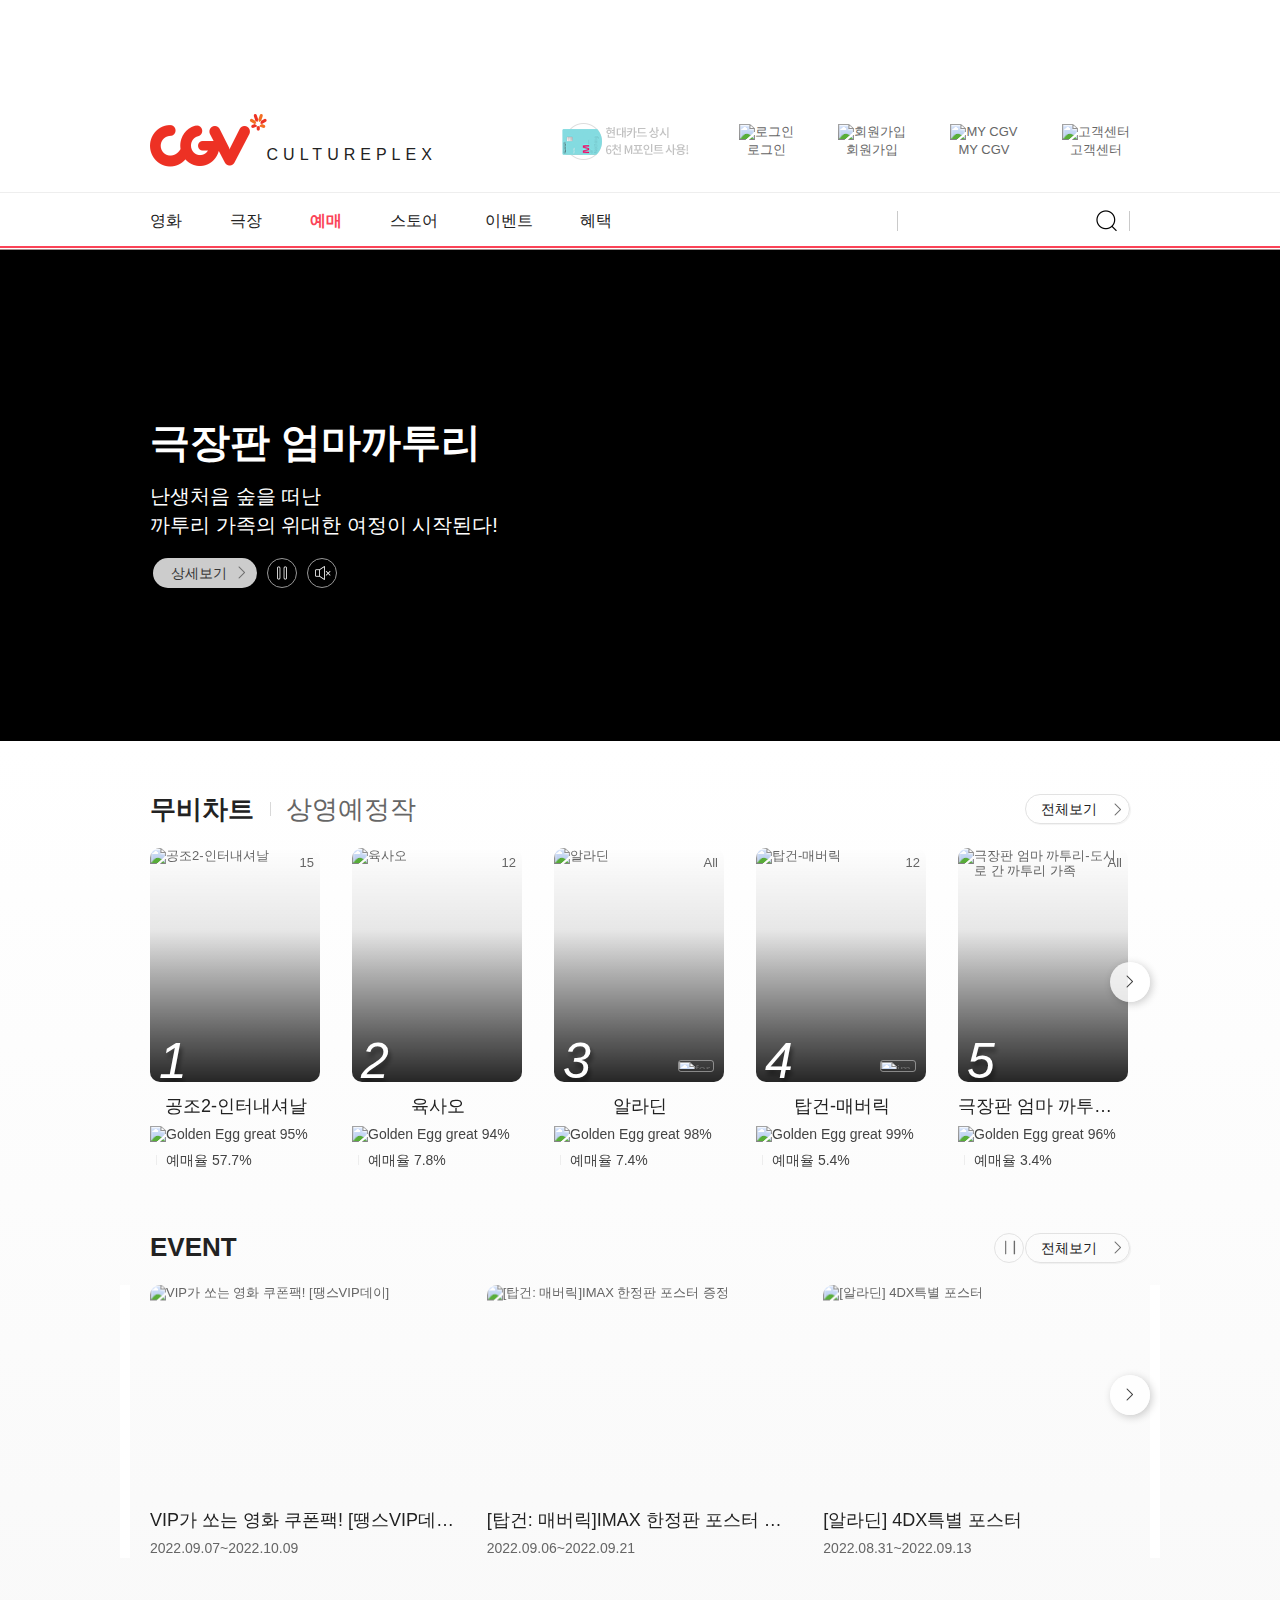
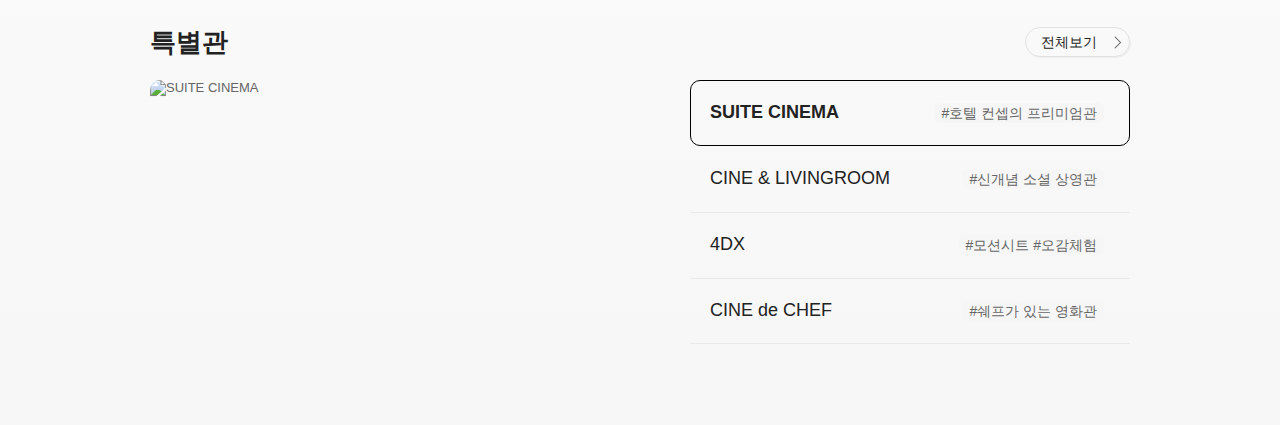
==== index.html @ 47ddd920 "1차 commit" ====
<!DOCTYPE html>
<html lang="ko">

<head>
  <meta charset="UTF-8">
  <meta http-equiv="X-UA-Compatible" content="IE=edge">
  <meta name="viewport" content="width=device-width, initial-scale=1.0">
  <title>CGV</title>
  <link rel="stylesheet" href="./css/reset2.css">
  <link rel="stylesheet" href="./css/test2.css">

  <!-- swiper -->
  <link rel="stylesheet" href="https://cdn.jsdelivr.net/npm/swiper@8/swiper-bundle.min.css" />
  <script src="https://cdn.jsdelivr.net/npm/swiper@8/swiper-bundle.min.js"></script>
</head>

<body>

  <div class="skipnaiv">
    <a href="#contents" id="skipHeader"></a>
  </div>
  <div id="cgvwrap">
    <div class="cgv-ad-wrap" id="cgv_main_ad">
      <div id="TopBarWrapper" class="sect-head-ad">
        <div class="top_extend_ad_wrap">
          <div class="adreduce" id="adReduce">
            <iframe src="//ad.cgv.co.kr/NetInsight/html/CGV/CGV_201401/main@TopBar_EX" width="100%" height="80" title=""
              frameborder="0" scrolling="no" topmargin="0" leftmargin="0" marginwidth="0" marginheight="0"
              name="TopBanner" id="TopBanner"></iframe>
          </div>
          <div class="adextend" id="adExtend"></div>
        </div><!-- //.top_extend_ad_wrap -->
      </div>
    </div>

    <!-- S Header
        Description
        - class 'nav' 에 class 'active' 추가시 서브메뉴노출
        - class 'nav' 에 class 'fixed' 추가시 상단고정되며 스타일 변경됨
     -->
    <div class="header">
      <!-- 서비스 메뉴 -->

      <div class="header_content">
        <div class="contents">
          <h1 onclick="">
            <a href="javascript:void(0)">
              <img src="./image/logoRed.png" alt="CGV" />
            </a>
            <span>CULTUREPLEX</span>
          </h1>

          <ul class="memberInfo_wrap">
            <!-- Advertisement -->

            <div class="ad-partner">
              <a href="javascript:void(0)">
                <img src="./image/cardimg.png" alt="현대M포인트" />
              </a>
            </div>

            <!-- /Advertisement -->


            <li><a href=" javascript:void(0)"><img src="https://img.cgv.co.kr/R2014/images/common/ico/loginPassword.png"
                  alt="로그인" /><span>로그인</span></a>
            </li>
            <li><a href=" javascript:void(0)"><img src="https://img.cgv.co.kr/R2014/images/common/ico/loginJoin.png"
                  alt="회원가입" /><span>회원가입</span></a></li>


            <li><a href=" javascript:void(0)"><img src="https://img.cgv.co.kr/R2014/images/common/ico/loginMember.png"
                  alt="MY CGV" /><span>MY CGV</span></a></li>
            <li><a href=" javascript:void(0)"><img src="https://img.cgv.co.kr/R2014/images/common/ico/loginCustomer.png"
                  alt="고객센터" /><span>고객센터</span></a></li>
          </ul>
        </div>
      </div>
      <!-- 서비스 메뉴 -->

      <!-- 서브 메뉴 -->

      <div class="nav">
        <div class="contents">
          <h1><a href="/" tabindex="-1"><img src="https://img.cgv.co.kr/R2014/images/common/logo/logoWhite.png"
                alt="CGV" /></a></h1>
          <ul class="nav_menu">
            <li>
              <h2><a href="javascript:void(0)">영화</a></h2>
              <dl class="nav_overMenu">
                <dt>
                  <h2><a href="javascript:void(0)" tabindex="-1">영화</a></h2>
                </dt>
                <dd>
                  <h3><a href="javascript:void(0)">무비차트</a></h3>
                </dd>
                <dd>
                  <h3><a href="javascript:void(0)">아트하우스</a></h3>
                </dd>
                <dd>
                  <h3><a href="javascript:void(0)">ICECON</a></h3>
                </dd>
              </dl>
            </li>
            <li>
              <h2><a href="javascript:void(0)">극장</a></h2>
              <dl class="nav_overMenu">
                <dt>
                  <h2><a href="javascript:void(0)" tabindex="-1">극장</a></h2>
                </dt>
                <dd>
                  <h3><a href="javascript:void(0)">CGV 극장</a></h3>
                </dd>
                <dd>
                  <h3><a href="javascript:void(0)">특별관</a></h3>
                </dd>
              </dl>
            </li>
            <li>
              <h2><a href="javascript:void(0)"><strong>예매</strong></a></h2>
              <dl class="nav_overMenu">
                <dt>
                  <h2><a href="javascript:void(0)" tabindex="-1">예매</a></h2>
                </dt>
                <dd>
                  <h3><a href="javascript:void(0)">빠른예매</a></h3>
                </dd>
                <dd>
                  <h3><a href="javascript:void(0)">상영스케줄</a></h3>
                </dd>
                <dd>
                  <h3><a href="javascript:void(0)">English Ticketing</a></h3>
                </dd>
                <dd>
                  <h3><a href="javascript:void(0)">English Schedule</a></h3>
                </dd>
              </dl>
            </li>
            <li>
              <h2><a href="javascript:void(0)">스토어</a></h2>
              <dl class="nav_overMenu">
                <dt>
                  <h2><a href="javascript:void(0)" tabindex="-1">스토어</a></h2>
                </dt>

                <dd>
                  <h3><a href="javascript:void(0)">영화관람권</a></h3>
                </dd>

                <dd>
                  <h3><a href="javascript:void(0)">기프트카드</a></h3>
                </dd>

                <dd>
                  <h3><a href="javascript:void(0)">콤보</a></h3>
                </dd>

                <dd>
                  <h3><a href="javascript:void(0)">팝콘</a></h3>
                </dd>

                <dd>
                  <h3><a href="javascript:void(0)">음료</a></h3>
                </dd>

                <dd>
                  <h3><a href="javascript:void(0)">스낵</a></h3>
                </dd>

                <dd>
                  <h3><a href="javascript:void(0)">플레이존</a></h3>
                </dd>

                <dd>
                  <h3><a href="javascript:void(0)" class="arrowR" target="_blank">씨네샵</a></h3>
                </dd>
              </dl>
            </li>
            <li>
              <h2><a href="javascript:void(0)">이벤트</a>
              </h2>
              <dl class="nav_overMenu">
                <dt>
                  <h2><a href="javascript:void(0)" tabindex="-1">이벤트</a></h2>
                </dt>
                <dd>
                  <h3><a href="javascript:void(0)">SPECIAL</a></h3>
                </dd>
                <dd>
                  <h3><a href="javascript:void(0)">영화/예매</a></h3>
                </dd>
                <dd>
                  <h3><a href="javascript:void(0)">멤버십/CLUB</a></h3>
                </dd>
                <dd>
                  <h3><a href="javascript:void(0)">CGV 극장별</a></h3>
                </dd>
                <dd>
                  <h3><a href="javascript:void(0)">제휴할인</a></h3>
                </dd>
                <dd>
                  <h3><a href="javascript:void(0)">당첨자 발표</a></h3>
                </dd>
                <dd>
                  <h3><a href="javascript:void(0)">종료된 이벤트</a></h3>
                </dd>
              </dl>
            </li>
            <li>
              <h2><a href="javascript:void(0)">혜택</a></h2>
              <dl class="nav_overMenu">
                <dt>
                  <h2><a href="javascript:void(0)" tabindex="-1">혜택</a></h2>
                </dt>
                <dd>
                  <h3><a href="javascript:void(0)">CGV 할인정보</a></h3>
                </dd>
                <dd>
                  <h3><a href="javascript:void(0)">CLUB 서비스</a></h3>
                </dd>
                <dd>
                  <h3><a href="javascript:void(0)">VIP 라운지</a></h3>
                </dd>
              </dl>
            </li>
          </ul>
          <div class="totalSearch_wrap">
            <label for="totalSearch">
              <input type="text" id="header_keyword" value="" />
              <input type="hidden" id="header_ad_keyword" name="header_ad_keyword" />
            </label>
            <button type="button" class="btn_totalSearch" id="btn_header_search">검색</button>
            <iframe src="//ad.cgv.co.kr/NetInsight/html/CGV/CGV_201401/main@Search_txt" width="0" height="0" title=""
              frameborder="0" scrolling="no" marginwidth="0" marginheight="0" allowfullscreen="allowfullscreen"
              mozallowfullscreen="mozallowfullscreen" msallowfullscreen="msallowfullscreen"
              oallowfullscreen="oallowfullscreen" webkitallowfullscreen="webkitallowfullscreen"></iframe>
          </div>
        </div>
      </div>
      <!-- 서브 메뉴 -->
    </div>
    <!-- header -->

    <div id="contaniner" class="">
      <!-- 벽돌 배경이미지 사용 시 class="bg-bricks" 적용 / 배경이미지가 없을 경우 class 삭제  -->
      <input type="hidden" id="isOpenUserEmailYNPopup" name="isOpenUserEmailYNPopup" value="False" />

      <!-- S > Movie Selection
          Description:
          - iframe 영역으로 추후 협의 후 작업 진행 예정
       -->
      <div id="ctl00_PlaceHolderContent_divMovieSelection_wrap" class="movieSelection_wrap">
        <div class="contents">

          <div class="video_wrap">

            <video autoplay muted>
              <source src='https://adimg.cgv.co.kr/images/202208/KATURI/0908_KATURI_1080x608.mp4' type='video/mp4'>
              이 브라우저는 Video 태그를 지원하지 않습니다. (Your browser does not support the video tag.)
            </video>

            <strong id="ctl00_PlaceHolderContent_AD_MOVIE_NM" class="movieSelection_title">극장판 엄마까투리</strong>
            <span id="ctl00_PlaceHolderContent_AD_DESCRIPTION_NM" class="movieSelection_txt">난생처음 숲을 떠난<br>까투리 가족의 위대한
              여정이 시작된다!</span>
            <div class="movieSelection_video_controller_wrap">
              <a href="http://ad.cgv.co.kr/click/CGV/CGV_201401/main@MovieSelection2021?ads_id%3d47636%26creative_id%3d67573%26click_id%3d88002%26content_series%3d%26event%3d"
                id="ctl00_PlaceHolderContent_AD_CLIP_DETAIL_URL" class="btn_movieSelection_detailView">상세보기</a>

              <a href="#none" id="ctl00_PlaceHolderContent_playStop" class="btn_movieSelection_playStop active">Stop</a>
              <a href="#none" id="ctl00_PlaceHolderContent_soundOnOff" class="btn_movieSelection_soundOnOff">Sound
                On</a>

              <input name="ctl00$PlaceHolderContent$AD_CNT_URL" type="hidden" id="ctl00_PlaceHolderContent_AD_CNT_URL"
                value="http://ad.cgv.co.kr/NetInsight/imp/CGV/CGV_201401/main@MovieSelection2021?ads_id%3d47636%26creative_id%3d67573" />
            </div>
          </div>
        </div>
      </div>

      <div class="movieChartBeScreen_wrap">
        <div class="contents">
          <div class="movieChartBeScreen_btn_wrap">
            <div class="tabBtn_wrap">
              <h3><a href="javascript:void(0)" class="active" id="btnMovie">무비차트</a></h3>
              <h3><a href="javascript:void(0)" id="btnReserMovie">상영예정작</a></h3>
            </div>
            <a href="javascript:void(0)" id="btn_allView_Movie" class="btn_allView">전체보기</a>
          </div>

          <div class="swiper movieChart_list" id="movieChart_list">
            <div class="swiper-wrapper">

              <div class="swiper-slide swiper-slide-movie">
                <div class="img_wrap" data-scale="false">
                  <img src="https://img.cgv.co.kr/Movie/Thumbnail/Poster/000086/86155/86155_320.jpg" alt="공조2-인터내셔날">
                  <div class="movieAgeLimit_wrap">
                    <!-- 영상물 등급 노출 변경 2022.08.24 -->
                    <i class="cgvIcon etc age15">15</i>
                    <!-- <img src="https://img.cgv.co.kr/R2014/images/common/flag/age/15.png" alt="15세"> -->

                  </div>
                  <div class="screenType_wrap">

                  </div>
                  <div class="movieChart_btn_wrap">
                    <a href="javascript:void(0)"
                      class="btn_movieChart_detail">상세보기</a>
                    <a href="javascript:void(0)"class='btn_movieChart_ticketing'>예매하기</a>
                  </div>
                </div>
                <div class="movie_info_wrap">
                  <strong class="movieName">공조2-인터내셔날</strong>
                  <span> <img src='https://img.cgv.co.kr/R2014/images/common/egg/eggGoldenegggreat.png'
                      alt='Golden Egg great'> 95%</span>
                  <span>예매율 57.7%</span>
                </div>
              </div>

              <div class="swiper-slide swiper-slide-movie">
                <div class="img_wrap" data-scale="false">
                  <img src="https://img.cgv.co.kr/Movie/Thumbnail/Poster/000086/86059/86059_320.jpg" alt="육사오">
                  <div class="movieAgeLimit_wrap">
                    <!-- 영상물 등급 노출 변경 2022.08.24 -->
                    <i class="cgvIcon etc age12">12</i>
                    <!-- <img src="https://img.cgv.co.kr/R2014/images/common/flag/age/12.png" alt="12세"> -->


                  </div>
                  <div class="screenType_wrap">

                  </div>
                  <div class="movieChart_btn_wrap">
                    <a href="javascript:void(0)" class="btn_movieChart_detail">상세보기</a>
                    <a href="javascript:void(0)" class='btn_movieChart_ticketing'>예매하기</a>
                  </div>
                </div>
                <div class="movie_info_wrap">
                  <strong class="movieName">육사오</strong>
                  <span> <img src='https://img.cgv.co.kr/R2014/images/common/egg/eggGoldenegggreat.png'
                      alt='Golden Egg great'> 94%</span>
                  <span>예매율 7.8%</span>
                </div>
              </div>

              <div class="swiper-slide swiper-slide-movie">
                <div class="img_wrap" data-scale="false">
                  <img src="https://img.cgv.co.kr/Movie/Thumbnail/Poster/000081/81478/81478_320.jpg" alt="알라딘">
                  <div class="movieAgeLimit_wrap">
                    <!-- 영상물 등급 노출 변경 2022.08.24 -->
                    <i class="cgvIcon etc ageAll">All</i>
                    <!-- <img src="https://img.cgv.co.kr/R2014/images/common/flag/age/All.png" alt="All세"> -->


                  </div>
                  <div class="screenType_wrap">
                    <i class="screenType"><img src="https://img.cgv.co.kr/R2014/images/common/logo/forDX_white.png"
                        alt="forDX"></i>
                  </div>
                  <div class="movieChart_btn_wrap">
                    <a href="javascript:void(0)" onclick="gaEventLog('PC_메인', '무비차트_영화상세', '알라딘');"
                      class="btn_movieChart_detail">상세보기</a>

                    <a href="javascript:void(0)" class='btn_movieChart_ticketing'>예매하기</a>


                  </div>
                </div>
                <div class="movie_info_wrap">
                  <strong class="movieName">알라딘</strong>
                  <span> <img src='https://img.cgv.co.kr/R2014/images/common/egg/eggGoldenegggreat.png'
                      alt='Golden Egg great'> 98%</span>
                  <span>예매율 7.4%</span>
                </div>
              </div>

              <div class="swiper-slide swiper-slide-movie">
                <div class="img_wrap" data-scale="false">
                  <img src="https://img.cgv.co.kr/Movie/Thumbnail/Poster/000082/82120/82120_320.jpg" alt="탑건-매버릭"
                    onerror="errorImage(this)">
                  <div class="movieAgeLimit_wrap">
                    <!-- 영상물 등급 노출 변경 2022.08.24 -->
                    <i class="cgvIcon etc age12">12</i>
                    <!-- <img src="https://img.cgv.co.kr/R2014/images/common/flag/age/12.png" alt="12세"> -->


                  </div>
                  <div class="screenType_wrap">

                    <i class="screenType"><img src="https://img.cgv.co.kr/R2014/images/common/logo/imax_white.png"
                        alt="imax"></i>

                  </div>
                  <div class="movieChart_btn_wrap">
                    <a href="javascript:void(0)" class="btn_movieChart_detail">상세보기</a>

                    <a href="javascript:void(0)" class='btn_movieChart_ticketing'>예매하기</a>


                  </div>
                </div>
                <div class="movie_info_wrap">
                  <strong class="movieName">탑건-매버릭</strong>
                  <span> <img src='https://img.cgv.co.kr/R2014/images/common/egg/eggGoldenegggreat.png'
                      alt='Golden Egg great'> 99%</span>
                  <span>예매율 5.4%</span>
                </div>
              </div>

              <div class="swiper-slide swiper-slide-movie">
                <div class="img_wrap" data-scale="false">
                  <img src="https://img.cgv.co.kr/Movie/Thumbnail/Poster/000086/86149/86149_320.jpg"
                    alt="극장판 엄마 까투리-도시로 간 까투리 가족" >
                  <div class="movieAgeLimit_wrap">
                    <!-- 영상물 등급 노출 변경 2022.08.24 -->
                    <i class="cgvIcon etc ageAll">All</i>
                    <!-- <img src="https://img.cgv.co.kr/R2014/images/common/flag/age/All.png" alt="All세"> -->


                  </div>
                  <div class="screenType_wrap">

                  </div>
                  <div class="movieChart_btn_wrap">
                    <a href="javascript:void(0)" class="btn_movieChart_detail">상세보기</a>

                    <a href="javascript:void(0)" class='btn_movieChart_ticketing'>예매하기</a>


                  </div>
                </div>
                <div class="movie_info_wrap">
                  <strong class="movieName">극장판 엄마 까투리-도시로 간 까투리 가족</strong>
                  <span> <img src='https://img.cgv.co.kr/R2014/images/common/egg/eggGoldenegggreat.png'
                      alt='Golden Egg great'> 96%</span>
                  <span>예매율 3.4%</span>
                </div>
              </div>

              <div class="swiper-slide swiper-slide-movie">
                <div class="img_wrap" data-scale="false">
                  <img src="https://img.cgv.co.kr/Movie/Thumbnail/Poster/000086/86189/86189_320.jpg" alt="인생은 뷰티풀: 비타돌체">
                  <div class="movieAgeLimit_wrap">
                    <!-- 영상물 등급 노출 변경 2022.08.24 -->
                    <i class="cgvIcon etc ageAll">All</i>
                    <!-- <img src="https://img.cgv.co.kr/R2014/images/common/flag/age/All.png" alt="All세"> -->


                  </div>
                  <div class="screenType_wrap">

                    <i class="screenType"><img src="https://img.cgv.co.kr/R2014/images/common/logo/screenx_white.png"
                        alt="screenx"></i>

                  </div>
                  <div class="movieChart_btn_wrap">
                    <a href="javascript:void(0)" class="btn_movieChart_detail">상세보기</a>
                    <a href="javascript:void(0)" class='btn_movieChart_ticketing'>예매하기</a>
                  </div>
                </div>
                <div class="movie_info_wrap">
                  <strong class="movieName">인생은 뷰티풀: 비타돌체</strong>
                  <span> <img src='https://img.cgv.co.kr/R2014/images/common/egg/eggGoldenegggreat.png'
                      alt='Golden Egg great'> 98%</span>
                  <span>예매율 2.7%</span>
                </div>
              </div>

              <div class="swiper-slide swiper-slide-movie">
                <div class="img_wrap" data-scale="false">
                  <img src="https://img.cgv.co.kr/Movie/Thumbnail/Poster/000086/86081/86081_320.jpg" alt="시맨틱 에러-더 무비"
                    onerror="errorImage(this)">
                  <div class="movieAgeLimit_wrap">
                    <!-- 영상물 등급 노출 변경 2022.08.24 -->
                    <i class="cgvIcon etc age12">12</i>
                    <!-- <img src="https://img.cgv.co.kr/R2014/images/common/flag/age/12.png" alt="12세"> -->


                  </div>
                  <div class="screenType_wrap">

                  </div>
                  <div class="movieChart_btn_wrap">
                    <a href="javascript:void(0)" class="btn_movieChart_detail">상세보기</a>

                    <a href="javascript:void(0)" class='btn_movieChart_ticketing'>예매하기</a>


                  </div>
                </div>
                <div class="movie_info_wrap">
                  <strong class="movieName">시맨틱 에러-더 무비</strong>
                  <span> <img src='https://img.cgv.co.kr/R2014/images/common/egg/eggGoldenegggreat.png'
                      alt='Golden Egg great'> 96%</span>
                  <span>예매율 2.5%</span>
                </div>
              </div>

              <div class="swiper-slide swiper-slide-movie">
                <div class="img_wrap" data-scale="false">
                  <img src="https://img.cgv.co.kr/Movie/Thumbnail/Poster/000086/86151/86151_320.jpg" alt="블랙폰">
                  <div class="movieAgeLimit_wrap">
                    <!-- 영상물 등급 노출 변경 2022.08.24 -->
                    <i class="cgvIcon etc age15">15</i>
                    <!-- <img src="https://img.cgv.co.kr/R2014/images/common/flag/age/15.png" alt="15세"> -->


                  </div>
                  <div class="screenType_wrap">

                  </div>
                  <div class="movieChart_btn_wrap">
                    <a href="javascript:void(0)" class="btn_movieChart_detail">상세보기</a>

                    <a href="javascript:void(0)" class='btn_movieChart_ticketing'>예매하기</a>


                  </div>
                </div>
                <div class="movie_info_wrap">
                  <strong class="movieName">블랙폰</strong>
                  <span> <img src='https://img.cgv.co.kr/R2014/images/common/egg/eggGoldenegggreat.png'
                      alt='Golden Egg great'> 87%</span>
                  <span>예매율 1.8%</span>
                </div>
              </div>

              <div class="swiper-slide swiper-slide-movie">
                <div class="img_wrap" data-scale="false">
                  <img src="https://img.cgv.co.kr/Movie/Thumbnail/Poster/000086/86058/86058_320.jpg" alt="헌트">
                  <div class="movieAgeLimit_wrap">
                    <!-- 영상물 등급 노출 변경 2022.08.24 -->
                    <i class="cgvIcon etc age15">15</i>
                    <!-- <img src="https://img.cgv.co.kr/R2014/images/common/flag/age/15.png" alt="15세"> -->


                  </div>
                  <div class="screenType_wrap">

                  </div>
                  <div class="movieChart_btn_wrap">
                    <a href="javascript:void(0)" class="btn_movieChart_detail">상세보기</a>
                    <a href="javascript:void(0)" class='btn_movieChart_ticketing'>예매하기</a>

                  </div>
                </div>
                <div class="movie_info_wrap">
                  <strong class="movieName">헌트</strong>
                  <span> <img src='https://img.cgv.co.kr/R2014/images/common/egg/eggGoldenegggreat.png'
                      alt='Golden Egg great'> 95%</span>
                  <span>예매율 1.6%</span>
                </div>
              </div>

              <div class="swiper-slide swiper-slide-movie">
                <div class="img_wrap" data-scale="false">
                  <img src="https://img.cgv.co.kr/Movie/Thumbnail/Poster/000086/86222/86222_320.jpg" alt="비스트">
                  <div class="movieAgeLimit_wrap">
                    <!-- 영상물 등급 노출 변경 2022.08.24 -->
                    <i class="cgvIcon etc age12">12</i>
                    <!-- <img src="https://img.cgv.co.kr/R2014/images/common/flag/age/12.png" alt="12세"> -->
                    <div class='dDay_wrap'><span>2</span></div>

                  </div>
                  <div class="screenType_wrap">

                  </div>
                  <div class="movieChart_btn_wrap">
                    <a href="javascript:void(0)" class="btn_movieChart_detail">상세보기</a>

                    <a href="javascript:void(0)" class='btn_movieChart_ticketing'>예매하기</a>


                  </div>
                </div>
                <div class="movie_info_wrap">
                  <strong class="movieName">비스트</strong>
                  <span> <img src='https://img.cgv.co.kr/R2014/images/common/egg/eggGoldeneggPreegg.png'
                      alt='Golden Egg Preegg'> 99%</span>
                  <span>예매율 1.4%</span>
                </div>
              </div>

              <div class="swiper-slide swiper-slide-movie">
                <div class="img_wrap" data-scale="false">
                  <img src="https://img.cgv.co.kr/Movie/Thumbnail/Poster/000086/86256/86256_320.jpg"
                    alt="드래곤볼 슈퍼: 슈퍼 히어로">
                  <div class="movieAgeLimit_wrap">
                    <!-- 영상물 등급 노출 변경 2022.08.24 -->
                    <i class="cgvIcon etc age12">12</i>
                    <!-- <img src="https://img.cgv.co.kr/R2014/images/common/flag/age/12.png" alt="12세"> -->
                    <div class='dDay_wrap'><span>2</span></div>

                  </div>
                  <div class="screenType_wrap">
                    <i class="screenType"><img src="https://img.cgv.co.kr/R2014/images/common/logo/forDX_white.png"
                        alt="forDX"></i>
                  </div>
                  <div class="movieChart_btn_wrap">
                    <a href="javascript:void(0)" class="btn_movieChart_detail">상세보기</a>

                    <a href="javascript:void(0)" class='btn_movieChart_ticketing'>예매하기</a>


                  </div>
                </div>
                <div class="movie_info_wrap">
                  <strong class="movieName">드래곤볼 슈퍼: 슈퍼 히어로</strong>
                  <span> <img src='https://img.cgv.co.kr/R2014/images/common/egg/eggGoldeneggPreegg.png'
                      alt='Golden Egg Preegg'> 99%</span>
                  <span>예매율 1.2%</span>
                </div>
              </div>

              <div class="swiper-slide swiper-slide-movie">
                <div class="img_wrap" data-scale="false">
                  <img src="https://img.cgv.co.kr/Movie/Thumbnail/Poster/000086/86053/86053_320.jpg"
                    alt="어쩌다 공주, 닭냥이 왕자를 부탁해!">
                  <div class="movieAgeLimit_wrap">
                    <!-- 영상물 등급 노출 변경 2022.08.24 -->
                    <i class="cgvIcon etc ageAll">All</i>
                    <!-- <img src="https://img.cgv.co.kr/R2014/images/common/flag/age/All.png" alt="All세"> -->


                  </div>
                  <div class="screenType_wrap">

                  </div>
                  <div class="movieChart_btn_wrap">
                    <a href="javascript:void(0)" class="btn_movieChart_detail">상세보기</a>
                    <a href="javascript:void(0)" class='btn_movieChart_ticketing'>예매하기</a>
                  </div>
                </div>
                <div class="movie_info_wrap">
                  <strong class="movieName">어쩌다 공주, 닭냥이 왕자를 부탁해!</strong>
                  <span> <img src='https://img.cgv.co.kr/R2014/images/common/egg/eggGoldenegggreat.png'
                      alt='Golden Egg great'> 96%</span>
                  <span>예매율 0.8%</span>
                </div>
              </div>

              <div class="swiper-slide swiper-slide-movie">
                <div class="img_wrap" data-scale="false">
                  <img src="https://img.cgv.co.kr/Movie/Thumbnail/Poster/000083/83821/83821_320.jpg" alt="인생은 아름다워">
                  <div class="movieAgeLimit_wrap">
                    <!-- 영상물 등급 노출 변경 2022.08.24 -->
                    <i class="cgvIcon etc age12">12</i>
                    <!-- <img src="https://img.cgv.co.kr/R2014/images/common/flag/age/12.png" alt="12세"> -->
                    <div class='dDay_wrap'><span>16</span></div>

                  </div>
                  <div class="screenType_wrap">

                  </div>
                  <div class="movieChart_btn_wrap">
                    <a href="javascript:void(0)" class="btn_movieChart_detail">상세보기</a>
                    <a href="javascript:void(0)" class='btn_movieChart_ticketing'>예매하기</a>
                  </div>
                </div>
                <div class="movie_info_wrap">
                  <strong class="movieName">인생은 아름다워</strong>
                  <span> <img src='https://img.cgv.co.kr/R2014/images/common/egg/eggGoldeneggPreegg.png'
                      alt='Golden Egg Preegg'> 99%</span>
                  <span>예매율 0.8%</span>
                </div>
              </div>

              <div class="swiper-slide swiper-slide-movie">
                <div class="img_wrap" data-scale="false">
                  <img src="https://img.cgv.co.kr/Movie/Thumbnail/Poster/000086/86154/86154_320.jpg" alt="늑대사냥">
                  <div class="movieAgeLimit_wrap">
                    <!-- 영상물 등급 노출 변경 2022.08.24 -->
                    <i class="cgvIcon etc age18">18</i>
                    <!-- <img src="https://img.cgv.co.kr/R2014/images/common/flag/age/18.png" alt="18세"> -->
                    <div class='dDay_wrap'><span>9</span></div>

                  </div>
                  <div class="screenType_wrap">

                  </div>
                  <div class="movieChart_btn_wrap">
                    <a href="javascript:void(0)" class="btn_movieChart_detail">상세보기</a>

                    <a href="javascript:void(0)" class='btn_movieChart_ticketing'>예매하기</a>


                  </div>
                </div>
                <div class="movie_info_wrap">
                  <strong class="movieName">늑대사냥</strong>
                  <span> <img src='https://img.cgv.co.kr/R2014/images/common/egg/eggGoldeneggPreegg.png'
                      alt='Golden Egg Preegg'> 99%</span>
                  <span>예매율 0.6%</span>
                </div>
              </div>

              <div class="swiper-slide swiper-slide-movie">
                <div class="img_wrap" data-scale="false">
                  <img src="https://img.cgv.co.kr/Movie/Thumbnail/Poster/000086/86065/86065_320.jpg" alt="귀멸의 칼날-장구저택 편">
                  <div class="movieAgeLimit_wrap">
                    <!-- 영상물 등급 노출 변경 2022.08.24 -->
                    <i class="cgvIcon etc age15">15</i>
                    <!-- <img src="https://img.cgv.co.kr/R2014/images/common/flag/age/15.png" alt="15세"> -->
                    <div class='dDay_wrap'><span>3</span></div>

                  </div>
                  <div class="screenType_wrap">

                  </div>
                  <div class="movieChart_btn_wrap">
                    <a href="javascript:void(0)" class="btn_movieChart_detail">상세보기</a>
                    <a href="javascript:void(0)" class='btn_movieChart_ticketing'>예매하기</a>


                  </div>
                </div>
                <div class="movie_info_wrap">
                  <strong class="movieName">귀멸의 칼날-장구저택 편</strong>
                  <span> <img src='https://img.cgv.co.kr/R2014/images/common/egg/eggGoldeneggPreegg.png'
                      alt='Golden Egg Preegg'> 96%</span>
                  <span>예매율 0.6%</span>
                </div>
              </div>

              <div class="swiper-slide swiper-slide-movie">
                <div class="img_wrap" data-scale="false">
                  <img src="https://img.cgv.co.kr/Movie/Thumbnail/Poster/000083/83280/83280_320.jpg" alt="한산-용의 출현">
                  <div class="movieAgeLimit_wrap">
                    <!-- 영상물 등급 노출 변경 2022.08.24 -->
                    <i class="cgvIcon etc age12">12</i>
                    <!-- <img src="https://img.cgv.co.kr/R2014/images/common/flag/age/12.png" alt="12세"> -->


                  </div>
                  <div class="screenType_wrap">

                  </div>
                  <div class="movieChart_btn_wrap">
                    <a href="javascript:void(0)" class="btn_movieChart_detail">상세보기</a>
                    <a href="javascript:void(0)" class='btn_movieChart_ticketing'>예매하기</a>


                  </div>
                </div>
                <div class="movie_info_wrap">
                  <strong class="movieName">한산-용의 출현</strong>
                  <span> <img src='https://img.cgv.co.kr/R2014/images/common/egg/eggGoldenegggreat.png'
                      alt='Golden Egg great'> 96%</span>
                  <span>예매율 0.6%</span>
                </div>
              </div>

              <div class="swiper-slide swiper-slide-movie">
                <div class="img_wrap" data-scale="false">
                  <img src="https://img.cgv.co.kr/Movie/Thumbnail/Poster/000086/86113/86113_320.jpg" alt="한여름밤의 재즈">
                  <div class="movieAgeLimit_wrap">
                    <!-- 영상물 등급 노출 변경 2022.08.24 -->
                    <i class="cgvIcon etc age12">12</i>
                    <!-- <img src="https://img.cgv.co.kr/R2014/images/common/flag/age/12.png" alt="12세"> -->


                  </div>
                  <div class="screenType_wrap">

                  </div>
                  <div class="movieChart_btn_wrap">
                    <a href="javascript:void(0)" class="btn_movieChart_detail">상세보기</a>

                    <a href="javascript:void(0)" class='btn_movieChart_ticketing'>예매하기</a>


                  </div>
                </div>
                <div class="movie_info_wrap">
                  <strong class="movieName">한여름밤의 재즈</strong>
                  <span> <img src='https://img.cgv.co.kr/R2014/images/common/egg/eggGoldenegggreat.png'
                      alt='Golden Egg great'> 98%</span>
                  <span>예매율 0.4%</span>
                </div>
              </div>

              <div class="swiper-slide swiper-slide-movie">
                <div class="img_wrap" data-scale="false">
                  <img src="https://img.cgv.co.kr/Movie/Thumbnail/Poster/000086/86172/86172_320.jpg"
                    alt="쥬라기캅스 극장판-공룡시대 대모험">
                  <div class="movieAgeLimit_wrap">
                    <!-- 영상물 등급 노출 변경 2022.08.24 -->
                    <i class="cgvIcon etc ageAll">All</i>
                    <!-- <img src="https://img.cgv.co.kr/R2014/images/common/flag/age/All.png" alt="All세"> -->


                  </div>
                  <div class="screenType_wrap">

                  </div>
                  <div class="movieChart_btn_wrap">
                    <a href="javascript:void(0)" class="btn_movieChart_detail">상세보기</a>

                    <a href="javascript:void(0)" class='btn_movieChart_ticketing'>예매하기</a>


                  </div>
                </div>
                <div class="movie_info_wrap">
                  <strong class="movieName">쥬라기캅스 극장판-공룡시대 대모험</strong>
                  <span> <img src='https://img.cgv.co.kr/R2014/images/common/egg/eggGoldenegggood.png'
                      alt='Golden Egg good'> ?</span>
                  <span>예매율 0.4%</span>
                </div>
              </div>

              <div class="swiper-slide swiper-slide-movie">
                <div class="img_wrap" data-scale="false">
                  <img src="https://img.cgv.co.kr/Movie/Thumbnail/Poster/000086/86121/86121_320.jpg"
                    alt="사랑할 땐 누구나 최악이 된다">
                  <div class="movieAgeLimit_wrap">
                    <!-- 영상물 등급 노출 변경 2022.08.24 -->
                    <i class="cgvIcon etc age15">15</i>
                    <!-- <img src="https://img.cgv.co.kr/R2014/images/common/flag/age/15.png" alt="15세"> -->


                  </div>
                  <div class="screenType_wrap">

                  </div>
                  <div class="movieChart_btn_wrap">
                    <a href="javascript:void(0)" class="btn_movieChart_detail">상세보기</a>

                    <a href="javascript:void(0)" class='btn_movieChart_ticketing'>예매하기</a>


                  </div>
                </div>
                <div class="movie_info_wrap">
                  <strong class="movieName">사랑할 땐 누구나 최악이 된다</strong>
                  <span> <img src='https://img.cgv.co.kr/R2014/images/common/egg/eggGoldenegggreat.png'
                      alt='Golden Egg great'> 92%</span>
                  <span>예매율 0.3%</span>
                </div>
              </div>


            </div>

            <div class="swiper-button-next"></div>
            <div class="swiper-button-prev"></div>
          </div>

          <div id="ctl00_PlaceHolderContent_event_wrap" class="event_wrap">
            <div class="contents">
              <div class="event_title_wrap">
                <h3>EVENT</h3>
                <a href="javascript:void(0)" id="btn_allView_Event" class="btn_allView">전체보기</a>
                <a href="javascript:void(0)" class="btn_eventControl">playStop</a>
              </div>
              <div class="event_list_wrap">
                <div class="swiper event_list">
                  <div class="swiper-wrapper">

                    <div class="swiper-slide">
                      <a href="javascript:void(0)">
                        <div class="img_wrap"><img
                            src="https://img.cgv.co.kr/WebApp/contents/eventV4/35238/16620201735600.jpg"
                            alt="VIP가 쏘는 영화 쿠폰팩! [땡스VIP데이]"></div>
                        <strong>VIP가 쏘는 영화 쿠폰팩! [땡스VIP데이]</strong>
                        <span>2022.09.07~2022.10.09</span>
                      </a>
                    </div>

                    <div class="swiper-slide">
                      <a href="javascript:void(0)">
                        <div class="img_wrap"><img
                            src="https://img.cgv.co.kr/WebApp/contents/eventV4/35269/16623686054450.jpg"
                            alt="[탑건: 매버릭]IMAX 한정판 포스터 증정"></div>
                        <strong>[탑건: 매버릭]IMAX 한정판 포스터 증정</strong>
                        <span>2022.09.06~2022.09.21</span>
                      </a>
                    </div>

                    <div class="swiper-slide">
                      <a href="javascript:void(0)">
                        <div class="img_wrap"><img
                            src="https://img.cgv.co.kr/WebApp/contents/eventV4/35237/16620105269500.jpg"
                            alt="[알라딘] 4DX특별 포스터"></div>
                        <strong>[알라딘] 4DX특별 포스터</strong>
                        <span>2022.08.31~2022.09.13</span>
                      </a>
                    </div>

                    <div class="swiper-slide">
                      <a href="javascript:void(0)">
                        <div class="img_wrap"><img
                            src="https://img.cgv.co.kr/WebApp/contents/eventV4/35242/16620220052790.jpg"
                            alt="CGV특별관,특별한 재개봉"></div>
                        <strong>CGV특별관,특별한 재개봉</strong>
                        <span>2022.09.01~2022.09.30</span>
                      </a>
                    </div>

                    <div class="swiper-slide">
                      <a href="javascript:void(0)">
                        <div class="img_wrap"><img
                            src="https://img.cgv.co.kr/WebApp/contents/eventV4/35176/16612156397880.jpg"
                            alt="[한산: 용의출현]라스트 특가"></div>
                        <strong>[한산: 용의출현]라스트 특가</strong>
                        <span>2022.08.22~2022.09.30</span>
                      </a>
                    </div>

                    <div class="swiper-slide">
                      <a href="javascript:void(0)">
                        <div class="img_wrap"><img
                            src="https://img.cgv.co.kr/WebApp/contents/eventV4/35266/16623621468830.jpg"
                            alt="[헌트]라스트 특가" ></div>
                        <strong>[헌트]라스트 특가</strong>
                        <span>2022.09.05~2022.09.20</span>
                      </a>
                    </div>

                    <div class="swiper-slide">
                      <a href="javascript:void(0)">
                        <div class="img_wrap"><img
                            src="https://img.cgv.co.kr/WebApp/contents/eventV4/35224/16619118669370.jpg"
                            alt="[공조2: 인터내셔날]필름마크" ></div>
                        <strong>[공조2: 인터내셔날]필름마크</strong>
                        <span>2022.08.31~2022.09.25</span>
                      </a>
                    </div>

                    <div class="swiper-slide">
                      <a href="javascript:void(0)">
                        <div class="img_wrap"><img
                            src="https://img.cgv.co.kr/WebApp/contents/eventV4/35281/16624426918860.jpg"
                            alt="[탑건]IMAX 라스트 특가"></div>
                        <strong>[탑건]IMAX 라스트 특가</strong>
                        <span>2022.09.06~2022.09.21</span>
                      </a>
                    </div>

                    <div class="swiper-slide">
                      <a href="javascript:void(0)">
                        <div class="img_wrap"><img
                            src="https://img.cgv.co.kr/WebApp/contents/eventV4/35295/16625166248960.jpg"
                            alt="[귀멸의 칼날: 장구저택 편]필름마크"></div>
                        <strong>[귀멸의 칼날: 장구저택 편]필름마크</strong>
                        <span>2022.09.07~2022.10.02</span>
                      </a>
                    </div>

                    <div class="swiper-slide">
                      <a href="javascript:void(0)">
                        <div class="img_wrap"><img
                            src="https://img.cgv.co.kr/WebApp/contents/eventV4/35316/16626139430970.jpg"
                            alt="[공조2: 인터내셔날]무비 스펙트럼프 카드"></div>
                        <strong>[공조2: 인터내셔날]무비 스펙트럼프 카드</strong>
                        <span>2022.09.08~2022.10.02</span>
                      </a>
                    </div>



                  </div>
                  <div class="swiper-button-next"></div>
                  <div class="swiper-button-prev"></div>
                </div>
              </div>
            </div>
          </div>

          <div class="specialHall_wrap">
            <div class="contents">
                <div class="specialHall_title_wrap">
                    <h3>특별관</h3>
                    <a href="javascript:void(0)" id="btn_allView_Special" class="btn_allView">전체보기</a>
                </div>
                <div class="specialHall_content">
                    <a href="javascript:void(0)" id="ctl00_PlaceHolderContent_specialHall_link" class="specialHall_link"><div class="img_wrap" data-scale=false><img src="https://img.cgv.co.kr//Front/Main/2021/1209/16390080561620.png" id="ctl00_PlaceHolderContent_specialHall_img" alt="SUITE CINEMA" /></div></a>
                    
                    <ul class="specialHall_list">
                        
                        <li class='active'>
                            <a href="javascript:void(0)">
                                <strong>SUITE CINEMA</strong>
                                <div class="specialHall_hashTag_wrap">
                                    <span class="specialHall_hashTag">#호텔 컨셉의 프리미엄관</span>                                        
                                </div>
                            </a>
                        </li>
                        
                        <li >
                            <a href="javascript:void(0)">
                                <strong>CINE & LIVINGROOM</strong>
                                <div class="specialHall_hashTag_wrap">
                                    <span class="specialHall_hashTag">#신개념 소셜 상영관</span>                                        
                                </div>
                            </a>
                        </li>
                        
                        <li >
                            <a href="javascript:void(0)">
                                <strong>4DX</strong>
                                <div class="specialHall_hashTag_wrap">
                                    <span class="specialHall_hashTag">#모션시트 #오감체험</span>                                        
                                </div>
                            </a>
                        </li>
                        
                        <li >
                            <a href="javascript:void(0)">
                                <strong>CINE de CHEF</strong>
                                <div class="specialHall_hashTag_wrap">
                                    <span class="specialHall_hashTag">#쉐프가 있는 영화관</span>                                        
                                </div>
                            </a>
                        </li>
                        
                    </ul>
                </div>
            </div>
        </div>

          <script src="./js/jquery-3.6.0.min.js"></script>
          <script src="./js/main.js"></script>
</body>

</html>
---- css/reset2.css ----
@charset "utf-8";

/* 기존 웹폰트 */
@font-face {
	font-family:'NanumBarunGothic'; font-style:normal; font-weight:400;
	src:url('https://img.cgv.co.kr/R2014/fonts/NanumBarunGothic.eot'); /* IE 4-8 */
	src:local('NanumBarunGothic'),
		url('https://img.cgv.co.kr/R2014/fonts/NanumBarunGothic.eot?#iefix') format('embedded-opentype'), /* IE 9 */
		url('https://img.cgv.co.kr/R2014/fonts/NanumBarunGothic.woff') format('woff'); /* IE 9, Firefox 3.6+, Chrome 6+ */
}
@font-face {
	font-family:'NanumBarunGothicBold'; font-style:normal; font-weight:700;
	src:url('https://img.cgv.co.kr/R2014/fonts/NanumBarunGothicBold.eot');
	src:local('NanumBarunGothicBold'),
		url('https://img.cgv.co.kr/R2014/fonts/NanumBarunGothicBold.eot?#iefix') format('embedded-opentype'),
		url('https://img.cgv.co.kr/R2014/fonts/NanumBarunGothicBold.woff') format('woff');
}

/* 신규 웹폰트 */
@font-face{
  font-family: 'CJONLYONENEW';
  font-style: normal;
  font-weight: 300;
  src: local('CJ ONLYONE NEW body Light'), local('CJ ONLYONE NEW body-Light'), local('CJONLYONENEWbodyLight');
  src: url('https://img.cgv.co.kr/R2014/fonts/CJ_ONLYONE_NEW_body_Light_2350.eot'),
       url('https://img.cgv.co.kr/R2014/fonts/CJ_ONLYONE_NEW_body_Light_2350.eot?#iefix') format('embedded-opentype'),
       url('https://img.cgv.co.kr/R2014/fonts/CJ_ONLYONE_NEW_body_Light_2350.woff2') format('woff2'),
       url('https://img.cgv.co.kr/R2014/fonts/CJ_ONLYONE_NEW_body_Light_2350.woff') format('woff'),
       url('https://img.cgv.co.kr/R2014/fonts/CJ_ONLYONE_NEW_body_Light_2350.ttf') format('truetype');
}

@font-face{
  font-family: 'CJONLYONENEW';
  font-style: normal;
  font-weight: 400;
  src: local('CJ ONLYONE NEW body Regular'), local('CJ ONLYONE NEW body-Regular'), local('CJONLYONENEWbodyRegular');
  src: url('https://img.cgv.co.kr/R2014/fonts/CJ_ONLYONE_NEW_body_Regular_2350.eot'),
       url('https://img.cgv.co.kr/R2014/fonts/CJ_ONLYONE_NEW_body_Regular_2350.eot?#iefix') format('embedded-opentype'),
       url('https://img.cgv.co.kr/R2014/fonts/CJ_ONLYONE_NEW_body_Regular_2350.woff2') format('woff2'),
       url('https://img.cgv.co.kr/R2014/fonts/CJ_ONLYONE_NEW_body_Regular_2350.woff') format('woff'),
       url('https://img.cgv.co.kr/R2014/fonts/CJ_ONLYONE_NEW_body_Regular_2350.ttf') format('truetype');
}

@font-face{
  font-family: 'CJONLYONENEW';
  font-style: normal;
  font-weight: 500;
  src: local('CJ ONLYONE NEW title Medium'), local('CJ ONLYONE NEW title-Medium'), local('CJONLYONENEWtitleMedium');
  src: url('https://img.cgv.co.kr/R2014/fonts/CJ_ONLYONE_NEW_title_Medium_2350.eot'),
       url('https://img.cgv.co.kr/R2014/fonts/CJ_ONLYONE_NEW_title_Medium_2350.eot?#iefix') format('embedded-opentype'),
       url('https://img.cgv.co.kr/R2014/fonts/CJ_ONLYONE_NEW_title_Medium_2350.woff2') format('woff2'),
       url('https://img.cgv.co.kr/R2014/fonts/CJ_ONLYONE_NEW_title_Medium_2350.woff') format('woff'),
       url('https://img.cgv.co.kr/R2014/fonts/CJ_ONLYONE_NEW_title_Medium_2350.ttf') format('truetype');
}

@font-face{
  font-family: 'CJONLYONENEW';
  font-style: normal;
  font-weight: 700;
  src: local('CJ ONLYONE NEW title Bold'), local('CJ ONLYONE NEW title-Bold'), local('CJONLYONENEWtitleBold');
  src: url('https://img.cgv.co.kr/R2014/fonts/CJ_ONLYONE_NEW_title_Bold_2350.eot'),
       url('https://img.cgv.co.kr/R2014/fonts/CJ_ONLYONE_NEW_title_Bold_2350.eot?#iefix') format('embedded-opentype'),
       url('https://img.cgv.co.kr/R2014/fonts/CJ_ONLYONE_NEW_title_Bold_2350.woff2') format('woff2'),
       url('https://img.cgv.co.kr/R2014/fonts/CJ_ONLYONE_NEW_title_Bold_2350.woff') format('woff'),
       url('https://img.cgv.co.kr/R2014/fonts/CJ_ONLYONE_NEW_title_Bold_2350.ttf') format('truetype');
}

/*
@import url('https://fonts.googleapis.com/earlyaccess/NanumBarunGothic.css');
*/
/* html,body, #contaniner, #footer{} */
html, body, div, span, applet, object, iframe, h1, h2, h3, h4, h5, h6, p,
blockquote, pre, a, abbr, acronym, address, big, cite, code, del, dfn, em,
font, img, ins, kbd, q, s, samp, small, strike, strong, sub, sup, tt, var,
dl, dt, dd, ol, ul, li, fieldset, form, label, legend, table, caption, tbody,
tfoot, thead, tr, th, td {font-family:'Noto Sans KR', 'CJONLYONENEW', '맑은 고딕', '돋움', Dotum, sans-serif; font-size:100%; margin:0; padding:0; border:0; vertical-align:baseline; word-break:break-all;}
body {line-height:1; color:black; }
ol, ul {list-style:none;}
h1, h2, h3, h4, h5, h6{font-weight:500;}
table {width:100%; border-collapse:separate; border-spacing:0;}
caption, th, td {font-weight:300; line-height:1.5em; text-align:center; vertical-align:middle;}
blockquote:before, blockquote:after, q:before, q:after {content:'';}
blockquote, q {quotes:'' '';}
button,
input {overflow:visible;}
button::-moz-focus-inner {border:0; padding:0;}
input, select, img {vertical-align:middle;}
textarea {overflow:auto; overflow-x:hidden; vertical-align:top;}
em {font-style:normal;}
strong{font-weight:500;}
i{font-style:normal;}
html,
body {height:100%;}
html {overflow-y:scroll;}

body,
input,
textarea,
select,
button,
table {font-size:13px; line-height:1.2; color:#666; font-family:'Noto Sans KR', 'CJONLYONENEW', '맑은 고딕', '돋움', Dotum, sans-serif; font-weight:400}
table thead th {font-weight:500;}
legend {font:0/0 a; position:absolute; right:-999em; top:-999em; zoom:1;}

a {color:inherit; text-decoration:none;}
*+ html a {color:#666;}
a:focus,
a:hover {text-decoration:none;}
a:active {background-color:transparent;}

textarea:focus,
select:focus,
button:focus,
[type='checkbox']:focus,
[type='radio']:focus,
[tabindex]:focus,
[href]:focus {outline:3px solid #ead3d7;}

hr {display:none;}

table caption {font:0/0 a; zoom:1;}

input::-webkit-input-placeholder {color:#666;}
input:focus::-webkit-input-placeholder {color:#dcdcdc;}
input::-moz-placeholder {color:#666; opacity:1;}
input:focus::-moz-placeholder {color:#dcdcdc;}

button,
input[type='submit'],
input[type='reset'] { padding:0;border:0 none; background-color:transparent; vertical-align:middle;}
button,
input[type='submit'],
input[type='button'] {cursor:pointer; margin:0; padding:0;}
input[type='text'],input[type='password'] {display:inline-block; height:25px; line-height:22px; padding-left:10px; border:1px solid #b5b5b5;}

input[type='password'][readonly],
input[type='text'][readonly],
input[type='password'][disabled],
input[type='text'][disabled] {background-color:#fff}
/* button:active {}s */
textarea {resize:none;}
select {/* font-size:12px; font-family:Verdana; */line-height:27px; height:29px; padding:3px 5px; border:1px solid #b4b3aa;}
/* select option {font-size:12px; font-family:Verdana; line-height:20px; height:20px; padding:0 5px;} */
textarea {border:1px solid #ddd; line-height:1.7; padding:10px;}
---- css/test2.css ----
#contaniner .contents {
	width: 980px;
	height: 100%;
	margin: 0 auto;
}

/* S Header */
.header {
	position: relative;
	z-index: 101
}

.header .contents {
	width: 980px;
	margin: 0 auto
}

.header_content {
	margin-bottom: 50px;
	background-color: #fff;
	border-bottom: 1px solid #eee
}

.header_content .contents {
	display: flex;
	justify-content: space-between;
	padding: 30px 6px 25px 5px;
	background-color: #fff
}

.header_content .contents h1 {
	display: inline-flex;
	align-items: flex-end;
	height: 53px
}

.header_content .contents h1 a {
	display: block;
	float: left;
	height: 100%
}

.header_content .contents h1 a img {
	display: block;
	width: auto;
	height: 100%;
	object-fit: contain
}

.header_content .contents h1 span {
	font-weight: 300;
	font-size: 16px;
	color: #222;
	letter-spacing: 0.313em;
	line-height: 1.500em
}

.header_content .contents .memberInfo_wrap {
	display: flex;
	align-items: center
}

.header_content .contents .memberInfo_wrap li {
	margin-left: 44px;
	margin-top: 2px
}

.header_content .contents .memberInfo_wrap li:first-child {
	margin-left: 0
}

.header_content .contents .memberInfo_wrap li a {
	display: block;
	position: relative;
	padding-bottom: 19px
}

.header_content .contents .memberInfo_wrap li a img {
	width: 36px;
	height: 36px;
}

.header_content .contents .memberInfo_wrap li a span {
	position: absolute;
	bottom: 0;
	left: 50%;
	font-size: 13px;
	color: #666;
	line-height: 1.462em;
	white-space: nowrap;
	transform: translate(-50%, 0)
}

.header_content .contents .memberInfo_wrap li.ad_partner {
	width: 136px;
	height: 39px;
	margin-top: 5px
}

.header_content .contents .memberInfo_wrap li.ad_partner+li {
	margin-left: 34px
}

.header_content .contents .memberInfo_wrap li.ad_partner a {
	width: 100%;
	height: 100%;
	padding-bottom: 0
}

.header_content .contents .memberInfo_wrap li.ad_partner a img {
	width: 100%;
	height: 100%
}

/* S > GNB
	Description
	- class 'nav' 에 class 'active' 추가시 서브메뉴노출
	- class 'nav' 에 class 'fixed' 추가시 상단고정되며 스타일 변경됨
 */
.nav {
	position: absolute;
	left: 0;
	top: 113px;
	width: 100%;
	padding: 5px 0;
	background-color: #fff
}

.nav:after {
	content: '';
	display: block;
	position: absolute;
	left: 0;
	top: 49px;
	width: 100%;
	height: 2px;
	background-color: #fb4357
}

.nav:before {
	content: '';
	display: block;
	position: absolute;
	left: 0;
	bottom: 0;
	width: 100%;
	height: 1px;
	background-color: #a58e8e
}

.nav .contents {
	position: relative
}

.nav .contents h1 {
	display: none
}

.nav_menu {
	display: inline-flex
}

.nav_menu>li {
	width: 162px;
	padding: 20px 0
}

.nav_menu>li:first-child {
	width: 137px;
}

.nav_menu>li:first-child .nav_overMenu {
	padding-left: 0
}

.nav_menu>li:first-child .nav_overMenu:before {
	content: none
}

.nav_menu>li:last-child {
	width: 195px
}

.nav_menu>li:nth-child(2)>h2 {
	left: 80px
}

.nav_menu>li:nth-child(3)>h2 {
	left: 160px
}

.nav_menu>li:nth-child(4)>h2 {
	left: 240px
}

.nav_menu>li:nth-child(5)>h2 {
	left: 335px
}

.nav_menu>li:last-child>h2 {
	left: 430px
}

.nav_menu>li>h2 {
	position: absolute;
	top: 7px
}

.nav_menu>li>h2>a {
	font-weight: 500;
	font-size: 16px;
	color: #222;
	line-height: 1.500em
}

.nav_menu>li>h2>a strong {
	font-weight: 700;
	color: #fb4357
}

.nav_overMenu {
	display: none;
	position: relative;
	margin-bottom: 8px;
	padding: 25px 0 0 25px
}

.nav_overMenu:before {
	content: '';
	position: absolute;
	left: 0;
	top: 45px;
	display: block;
	width: 1px;
	height: 250px;
	background-color: #eee;
	opacity: 0.8
}

.nav_overMenu h3 {
	height: auto;
	margin: 0;
	line-height: 1em;
	text-align: left;
	background-image: none
}

.nav_overMenu a:hover {
	text-decoration: underline
}

.nav_overMenu dt {
	padding-top: 18px
}

.nav_overMenu dt a {
	font-weight: 700;
	font-size: 14px;
	color: #222;
	line-height: 1.429em
}

.nav_overMenu dt+dd {
	margin-top: 8px
}

.nav_overMenu dd a {
	font-weight: 400;
	font-size: 14px;
	color: #666;
	line-height: 2.143em
}

.nav_overMenu dd a.arrowR:after {
	content: '';
	display: inline-flex;
	align-self: center;
	width: 5px;
	height: 9px;
	margin-left: 4px;
	background: transparent url('../image/arrowR_5x9.png') center/5px 9px scroll no-repeat
}

.nav.active .nav_overMenu {
	display: block
}

.totalSearch_wrap {
	display: inline-flex;
	position: absolute;
	right: 0;
	top: 7px;
	padding: 0 36px 0 10px
}

.totalSearch_wrap:before {
	content: '';
	position: absolute;
	left: 0;
	top: 2px;
	width: 1px;
	height: 20px;
	background-color: #cacaca
}

.totalSearch_wrap:after {
	content: '';
	position: absolute;
	right: 0;
	top: 2px;
	width: 1px;
	height: 20px;
	background-color: #cacaca
}

.totalSearch_wrap label {
	display: block
}

.totalSearch_wrap label input[type="text"] {
	width: 180px;
	height: auto;
	padding: 0 0 0 7px;
	font-size: 16px;
	color: #222;
	line-height: 1.500em;
	border: none
}

.totalSearch_wrap .btn_totalSearch {
	display: block;
	position: absolute;
	right: 10px;
	top: -1px;
	;
	width: 26px;
	height: 26px;
	font-size: 0;
	line-height: 0;
	background: transparent url('../image/mainsearch.png') center center/26px scroll no-repeat
}

.totalSearch_wrap.active .totalSearchAutocomplete_wrap {
	display: block
}



.totalSearchAutocomplete_wrap {
	display: none;
	position: absolute;
	left: 0;
	top: 43px;
	width: 100%;
	min-width: 238px;
	background-color: #fff;
	border: 1px solid #e1e1e1;
	border-radius: 5px;
	box-shadow: 0 2px 9px 0 rgba(0, 0, 0, 0.1)
}

.totalSearchAutocomplete_list {
	padding: 16px 22px;
	border-bottom: 1px solid #f4f4f4
}

.totalSearchAutocomplete_list dt {
	font-weight: 500;
	font-size: 16px;
	color: #222;
	line-height: 1.500em
}

.totalSearchAutocomplete_list dt+dd {
	margin-top: 5px
}

.totalSearchAutocomplete_list dd a {
	font-size: 14px;
	color: #222;
	line-height: 2.214em
}

.totalSearchAutocomplete_list dd a strong {
	font-weight: 400;
	color: #fb4357
}

/* .btn_totalSearchAutocomplete_close{float:right; margin:4px 13px 9px; padding-right:15px; font-size:12px; color:#666; line-height:1.417em; background:transparent url('../image/mi.png') right center/11px scroll no-repeat} */

/* S > Movie Selection */
.movieSelection_wrap {
	position: relative;
	height: 498px;
	background-color: #000
}

/* .movieSelection_wrap .contents{} */
.movieSelection_wrap .contents .video_wrap {
	overflow: hidden;
	position: relative;
	width: 100%;
	height: 100%
}

.movieSelection_wrap .contents .video_wrap:before {
	content: '';
	width: 100%;
	height: 100%;
	position: absolute;
	left: 0;
	top: 0;
	background-image: linear-gradient(to right, #000 0%, rgba(0, 0, 0, 0.25) 25%, rgba(0, 0, 0, 0) 50%, rgba(0, 0, 0, 0.25) 75%, #000 100%);
	z-index: 2
}

/* .movieSelection_wrap .contents .video_wrap:after{content:''; width:490px; height:100%; position:absolute; right:0; top:0; background-image:linear-gradient(to right, rgba(0, 0, 0, 0) 0%,#000 90% ,#000 100%); z-index:3} */
.movieSelection_wrap .contents .video_wrap video {
	position: relative;
	width: 100%;
	height: 100%;
	transform: scale(1.35);
	/*left:-11%; top:-11%; width:122%; height:122%; object-fit:cover;*/
	z-index: 1
}

.movieSelection_wrap .contents .video_wrap img {
	width: 100%;
	height: 100%;
	object-fit: cover
}

.movieSelection_wrap .contents .movieSelection_title {
	position: absolute;
	top: 170px;
	left: 0;
	font-weight: 700;
	font-size: 40px;
	color: #fff;
	line-height: 1.450em;
	text-shadow: 2px 2px 4px rgba(0, 0, 0, 0.72);
	z-index: 2;
	/*animation:tt1 1s 3s ease-in forwards;*/
	pointer-events: none
}

.movieSelection_wrap .contents .movieSelection_txt {
	display: -webkit-box;
	overflow: hidden;
	position: absolute;
	top: 239px;
	left: 0;
	max-width: 100%;
	font-size: 20px;
	color: #fff;
	line-height: 1.450em;
	text-overflow: ellipsis;
	z-index: 3;
	-webkit-line-clamp: 2;
	-webkit-box-orient: vertical;
	/*animation:tt2 1s 3s ease-in forwards;*/
	pointer-events: none
}

.movieSelection_wrap .contents .movieSelection_video_controller_wrap {
	display: inline-flex;
	position: absolute;
	top: 315px;
	left: 3px;
	z-index: 4;
	/*animation:tt 0.8s 3s ease-in forwards*/
}

.movieSelection_wrap .contents .movieSelection_video_controller_wrap .btn_movieSelection_detailView {
	display: block;
	padding: 5px 30px 5px 18px;
	font-size: 14px;
	color: #343434;
	line-height: 1.429em;
	background: rgba(255, 255, 255, 0.8) url('../image/arrowR_8x13.png') calc(100% - 11px) center/8px 13px scroll no-repeat;
	border-radius: 15px
}

.movieSelection_wrap .contents .movieSelection_video_controller_wrap .btn_movieSelection_playStop {
	display: block;
	margin-left: 10px;
	width: 28px;
	height: 28px;
	font-size: 0;
	background: transparent url('../image/play.png') center/18px scroll no-repeat;
	border: 1px solid #979797;
	border-radius: 50%
}

.movieSelection_wrap .contents .movieSelection_video_controller_wrap .btn_movieSelection_playStop.active {
	background: transparent url('../image/pause.png') center/18px scroll no-repeat;
}

.movieSelection_wrap .contents .movieSelection_video_controller_wrap .btn_movieSelection_soundOnOff {
	display: block;
	margin-left: 10px;
	width: 28px;
	height: 28px;
	font-size: 0;
	background: transparent url('../image/soundOff.png') center/18px scroll no-repeat;
	border: 1px solid #979797;
	border-radius: 50%
}

.movieSelection_wrap .contents .movieSelection_video_controller_wrap .btn_movieSelection_soundOnOff.active {
	background: transparent url('../image/soundOn.png') center/18px scroll no-repeat;
}



.movieChartBeScreen_wrap {
	clear: none;
	float: none;
	background-image: linear-gradient(to bottom, rgba(255, 255, 255, 1), rgba(232, 232, 232, 0.37))
}

.movieChartBeScreen_wrap>.contents {
	overflow: hidden;
	margin-left: -30px;
	padding: 50px 30px 60px
}

.movieChartBeScreen_wrap .contents .movieChart_list:before,
.movieChartBeScreen_wrap .contents .movieChart_list:after {
	content: none
}

.movieChartBeScreen_btn_wrap {
	display: flex;
	align-items: center;
	justify-content: space-between;
	margin-bottom: 20px
}

.movieChartBeScreen_btn_wrap .tabBtn_wrap {
	display: inline-flex
}

.movieChartBeScreen_btn_wrap .tabBtn_wrap h3 {
	height: auto;
	margin: 0;
	line-height: 1em;
	background-image: none
}

.movieChartBeScreen_btn_wrap .tabBtn_wrap h3~h3 {
	position: relative;
	margin-left: 32px
}

.movieChartBeScreen_btn_wrap .tabBtn_wrap h3~h3:before {
	content: '';
	display: block;
	position: absolute;
	left: -16px;
	top: 50%;
	width: 1px;
	height: 14px;
	margin-top: -7px;
	background-color: #d8d8d8
}

.movieChartBeScreen_btn_wrap .tabBtn_wrap h3 a {
	font-weight: 400;
	font-size: 26px;
	color: #666;
	line-height: 1.423em
}

.movieChartBeScreen_btn_wrap .tabBtn_wrap h3 a.active {
	font-weight: 700;
	color: #222
}

.movieChartBeScreen_btn_wrap .btn_allView {
	padding: 4px 32px 4px 15px;
	font-size: 14px;
	color: #222;
	line-height: 1.429em;
	background: transparent url('../image//arrowR_8x13.png') calc(100% - 7px) center/8px 13px scroll no-repeat;
	border: 1px solid #e2e2e2;
	border-radius: 15px;
	box-shadow: 1px 1px 1px 0 rgba(0, 0, 0, 0.05)
}


/* S > 무비차트 */
.movieChart_list.swiper {
	overflow: visible;
	position: relative
}

.movieChart_list:before {
	content: '';
	display: block;
	position: absolute;
	left: -30px;
	top: 0;
	width: 10px;
	height: 100%;
	background-color: #fff;
	z-index: 2
}

.movieChart_list:after {
	content: '';
	display: block;
	position: absolute;
	right: -30px;
	top: 0;
	width: 10px;
	height: 100%;
	background-color: #fff;
	z-index: 3
}

.movieChart_list .swiper-wrapper {
	counter-reset: movie-chart-counter
}

.movieChart_list .swiper-wrapper .swiper-slide .img_wrap {
	overflow: hidden;
	position: relative;
	width: 170px;
	height: 234px;
	border-radius: 10px
}

.movieChart_list .swiper-wrapper .swiper-slide .img_wrap:before {
	content: '';
	display: block;
	position: absolute;
	left: 0;
	top: 0;
	width: 100%;
	height: 100%;
	background-image: linear-gradient(to bottom, rgba(0, 0, 0, 0), rgba(0, 0, 0, 0.09) 35%, rgba(0, 0, 0, 0.85));
	z-index: 2
}

.movieChart_list .swiper-wrapper .swiper-slide .img_wrap:after {
	content: counter(movie-chart-counter);
	counter-increment: movie-chart-counter;
	position: absolute;
	left: 9px;
	bottom: -4px;
	font-weight: 400;
	font-size: 50px;
	font-style: italic;
	color: #fff;
	line-height: 1em;
	z-index: 3;
	text-shadow: 2px 5px 5px rgba(0, 0, 0, 0.45)
}

.movieChart_list .swiper-wrapper .swiper-slide .img_wrap img {
	z-index: 1
}

.movieChart_list .swiper-wrapper .swiper-slide .img_wrap .movieAgeLimit_wrap {
	display: flex;
	flex-direction: column;
	gap: 5px;
	position: absolute;
	right: 6px;
	top: 7px;
	z-index: 4
}

.movieChart_list .swiper-wrapper .swiper-slide .img_wrap .screenType_wrap {
	position: absolute;
	right: 10px;
	bottom: 10px;
	z-index: 5
}

.movieChart_list .swiper-wrapper .swiper-slide .img_wrap .screenType_wrap .screenType {
	display: flex;
	align-items: center;
	position: relative;
	width: 34px;
	height: 10px;
	border: 1px solid rgba(223, 223, 223, 0.5);
	border-radius: 3px
}

.movieChart_list .swiper-wrapper .swiper-slide .img_wrap .screenType_wrap .screenType~.screenType {
	margin-top: 2px
}

.movieChart_list .swiper-wrapper .swiper-slide .img_wrap .screenType_wrap .screenType img {
	width: 35px;
	height: 7px
}

.movieChart_list .swiper-wrapper .swiper-slide .img_wrap .movieChart_btn_wrap {
	display: none
}

.movieChart_list .swiper-wrapper .swiper-slide .img_wrap:hover {
	box-shadow: 6px 10px 20px 0 rgba(0, 0, 0, 0.4)
}

.movieChart_list .swiper-wrapper .swiper-slide .img_wrap:hover:before {
	background-color: rgba(0, 0, 0, 0.5);
	background-image: none
}

.movieChart_list .swiper-wrapper .swiper-slide .img_wrap:hover:after {
	opacity: 0
}

.movieChart_list .swiper-wrapper .swiper-slide .img_wrap:hover .movieAgeLimit_wrap {
	display: none
}

.movieChart_list .swiper-wrapper .swiper-slide .img_wrap:hover .screenType_wrap {
	display: none
}

.movieChart_list .swiper-wrapper .swiper-slide .img_wrap:hover .movieChart_btn_wrap {
	display: flex;
	flex-direction: column;
	justify-content: center;
	align-items: center;
	position: absolute;
	left: 0;
	top: 0;
	width: 100%;
	height: 100%;
	z-index: 3
}

.movieChart_list .swiper-wrapper .swiper-slide .img_wrap:hover .movieChart_btn_wrap a {
	display: inline-flex;
	justify-content: center;
	align-items: center;
	width: 120px;
	height: 34px;
	font-weight: 500;
	font-size: 13px;
	line-height: 1.462em;
	border-radius: 4px
}

.movieChart_list .swiper-wrapper .swiper-slide .img_wrap:hover .movieChart_btn_wrap a~a {
	margin-top: 6px
}

.movieChart_list .swiper-wrapper .swiper-slide .img_wrap:hover .movieChart_btn_wrap a:hover {
	opacity: 0.8
}

.movieChart_list .swiper-wrapper .swiper-slide .img_wrap:hover .movieChart_btn_wrap a.btn_movieChart_detail {
	color: #666;
	background-color: #fff
}

.movieChart_list .swiper-wrapper .swiper-slide .img_wrap:hover .movieChart_btn_wrap a.btn_movieChart_ticketing {
	color: #fff;
	background-color: #fb4357
}

.movieChart_list .swiper-wrapper .swiper-slide .movie_info_wrap {
	display: flex;
	flex-wrap: wrap
}

.movieChart_list .swiper-wrapper .swiper-slide .movie_info_wrap .movieName {
	display: block;
	flex-basis: 100%;
	overflow: hidden;
	margin-top: 14px;
	font-size: 18px;
	color: #222;
	line-height: 1.167em;
	text-align: center;
	text-overflow: ellipsis;
	white-space: nowrap
}

.movieChart_list .swiper-wrapper .swiper-slide .movie_info_wrap>span {
	display: block;
	float: left;
	margin-top: 9px;
	font-size: 14px;
	color: #444;
	line-height: 1.214em
}

.movieChart_list .swiper-wrapper .swiper-slide .movie_info_wrap>span~span {
	position: relative;
	padding-left: 16px
}

.movieChart_list .swiper-wrapper .swiper-slide .movie_info_wrap>span~span:before {
	content: '';
	display: block;
	position: absolute;
	left: 6px;
	top: 50%;
	width: 1px;
	height: 10px;
	margin-top: -5px;
	background-color: #ededed
}

.movieChart_list .swiper-wrapper .swiper-slide .movie_info_wrap>span img {
	width: 16px;
	height: 16px;
	vertical-align: top
}

.movieChart_list .swiper-button-prev {
	overflow: hidden;
	left: -20px;
	top: calc(50% - 26px);
	width: 40px;
	height: 40px;
	margin-top: -20px;
	font-size: 0;
	border-radius: 50%;
	box-shadow: 2px 2px 8px 0 rgba(0, 0, 0, 0.2)
}

.movieChart_list .swiper-button-prev:after {
	content: '';
	width: 40px;
	height: 40px;
	background: rgba(255, 255, 255, 0.8) url('../image/arrowL.png') center/9px 13px scroll no-repeat
}

.movieChart_list .swiper-button-next {
	overflow: hidden;
	right: -20px;
	top: calc(50% - 26px);
	width: 40px;
	height: 40px;
	margin-top: -20px;
	font-size: 0;
	border-radius: 50%;
	box-shadow: 2px 2px 8px 0 rgba(0, 0, 0, 0.2)
}

.movieChart_list .swiper-button-next:after {
	content: '';
	width: 40px;
	height: 40px;
	background: rgba(255, 255, 255, 0.8) url('../image/arrowL.png') center/9px 13px scroll no-repeat;
	transform: rotate(-180deg)
}

.movieChart_list .swiper-button-disabled {
	display: none
}


.img_wrap {
	position: relative;
	overflow: hidden
}

.img_wrap>img {
	position: absolute;
	left: 0;
	top: 50%;
	width: 100%;
	height: 100%;
	object-fit: cover;
	transform: translate(0, -50%)
}

.img_wrap:hover>img {
	transform: scale(1.1) translate(0, -45%);
	transition: all 0.5s
}

.img_wrap[data-scale=false]:hover>img {
	width: 100%;
	transform: translate(0, -50%);
	transition: none
}

.event_wrap {
	padding: 60px 0 6px
}

.event_title_wrap {
	position: relative;
	align-items: center;
	justify-content: space-between
}

.event_title_wrap:after {
	content: '';
	clear: both;
	display: block;
	font-size: 0;
	line-height: 0
}

.event_title_wrap h3 {
	float: left;
	height: auto;
	margin: 0;
	font-weight: 700;
	font-size: 26px;
	color: #222;
	line-height: 1.423em;
	background-image: none
}

.event_title_wrap .btn_allView {
	float: right;
	margin-top: 4px;
	padding: 4px 32px 4px 15px;
	font-size: 14px;
	color: #222;
	line-height: 1.429em;
	background: transparent url('../image/arrowR_8x13.png') calc(100% - 7px) center/8px 13px scroll no-repeat;
	border: 1px solid #e2e2e2;
	border-radius: 15px;
	box-shadow: 1px 1px 1px 0 rgba(0, 0, 0, 0.05)
}

.event_title_wrap .btn_eventControl {
	display: block;
	position: absolute;
	right: 106px;
	top: 4px;
	width: 28px;
	height: 28px;
	font-size: 0;
	background: transparent url('../image/stop.png') 10px center/11px 15px scroll no-repeat;
	border: 1px solid #e3e3e3;
	border-radius: 50%
}

.event_title_wrap .btn_eventControl.active {
	background: transparent url('../image/play.png') center center/9px 13px scroll no-repeat
}

.event_list_wrap {
	overflow: hidden;
	position: relative;
	width: 100%;
	margin-top: 19px;
	margin-left: -30px;
	padding: 0 30px
}

.event_list_wrap .event_list {
	overflow: visible;
	position: relative
}

.event_list_wrap .event_list:before {
	content: '';
	display: block;
	position: absolute;
	left: -30px;
	top: 0;
	width: 10px;
	height: 100%;
	background-color: #fff;
	z-index: 2
}

.event_list_wrap .event_list:after {
	content: '';
	display: block;
	position: absolute;
	right: -30px;
	top: 0;
	width: 10px;
	height: 100%;
	background-color: #fff;
	z-index: 3;
}

.event_list_wrap .event_list .swiper-wrapper .swiper-slide a {
	display: block
}

.event_list_wrap .event_list .swiper-wrapper .swiper-slide a .img_wrap {
	overflow: hidden;
	width: 310px;
	height: 207px;
	border-radius: 10px
}

.event_list_wrap .event_list .swiper-wrapper .swiper-slide a strong {
	display: block;
	overflow: hidden;
	margin-top: 16px;
	font-weight: 500;
	font-size: 18px;
	color: #222;
	line-height: 1.444em;
	text-overflow: ellipsis;
	white-space: nowrap
}

.event_list_wrap .event_list .swiper-wrapper .swiper-slide a span {
	display: block;
	margin-top: 4px;
	font-size: 14px;
	color: #666;
	line-height: 1.429em
}

.event_list_wrap .swiper-button-prev {
	overflow: hidden;
	left: -20px;
	top: calc(50% - 26px);
	width: 40px;
	height: 40px;
	margin-top: -20px;
	font-size: 0;
	border-radius: 50%;
	box-shadow: 2px 2px 8px 0 rgba(0, 0, 0, 0.2)
}

.event_list_wrap .swiper-button-prev:after {
	content: '';
	width: 40px;
	height: 40px;
	background: rgba(255, 255, 255, 0.8) url('../image/arrowL.png') center/9px 13px scroll no-repeat
}

.event_list_wrap .swiper-button-next {
	overflow: hidden;
	right: -20px;
	top: calc(50% - 26px);
	width: 40px;
	height: 40px;
	margin-top: -20px;
	font-size: 0;
	border-radius: 50%;
	box-shadow: 2px 2px 8px 0 rgba(0, 0, 0, 0.2)
}

.event_list_wrap .swiper-button-next:after {
	content: '';
	width: 40px;
	height: 40px;
	background: rgba(255, 255, 255, 0.8) url('../image/arrowL.png') center/9px 13px scroll no-repeat;
	transform: rotate(-180deg)
}

.event_list_wrap .swiper-button-disabled {
	display: none
}

/* S > 특별관 */
.specialHall_wrap {
	padding: 60px 0 21px
}

.specialHall_title_wrap {
	display: flex;
	align-items: center;
	justify-content: space-between
}

.specialHall_title_wrap h3 {
	height: auto;
	margin: 0;
	font-weight: 700;
	font-size: 26px;
	color: #222;
	line-height: 1.423em;
	background-image: none
}

.specialHall_title_wrap .btn_allView {
	padding: 4px 32px 4px 15px;
	font-size: 14px;
	color: #222;
	line-height: 1.429em;
	background: transparent url('../image/arrowR_8x13.png') calc(100% - 7px) center/8px 13px scroll no-repeat;
	border: 1px solid #e2e2e2;
	border-radius: 15px;
	box-shadow: 1px 1px 1px 0 rgba(0, 0, 0, 0.05)
}

.specialHall_content {
	display: flex;
	justify-content: space-between;
	margin-top: 19px
}

.specialHall_content>a {
	display: block;
	overflow: hidden;
	width: 500px;
	border-radius: 10px
}

.specialHall_content>a .img_wrap {
	width: 100%;
	height: 100%
}

.specialHall_content .specialHall_list {
	overflow: hidden;
	width: 440px
}

.specialHall_content .specialHall_list li {
	border: 1px solid transparent;
	border-top: 1px solid #e9e9e9
}

.specialHall_content .specialHall_list li:last-child {
	border-bottom: 1px solid #e9e9e9
}

.specialHall_content .specialHall_list li a {
	display: flex;
	justify-content: space-between;
	align-items: center;
	padding: 19px 25px 19px 19px
}

.specialHall_content .specialHall_list li a strong {
	font-weight: 400;
	font-size: 18px;
	color: #222;
	line-height: 1.444em
}

.specialHall_content .specialHall_list li a .specialHall_hashTag_wrap .specialHall_hashTag {
	padding: 2px 7px;
	font-size: 14px;
	color: #666;
	line-height: 1.429em;
	background-color: #f6f6f6;
	border-radius: 5px
}

.specialHall_content .specialHall_list li a .specialHall_hashTag_wrap .specialHall_hashTag~.specialHall_hashTag {
	margin-left: 6px
}

.specialHall_content .specialHall_list li.active {
	border-top: 1px solid transparent;
	border: 1px solid #000;
	border-radius: 10px
}

.specialHall_content .specialHall_list li.active a strong {
	font-weight: 700
}

.specialHall_content .specialHall_list li.active a .specialHall_hashTag_wrap .specialHall_hashTag {
	font-weight: 400
}

.specialHall_content .specialHall_list li.active+li {
	border-top: 1px solid transparent
}
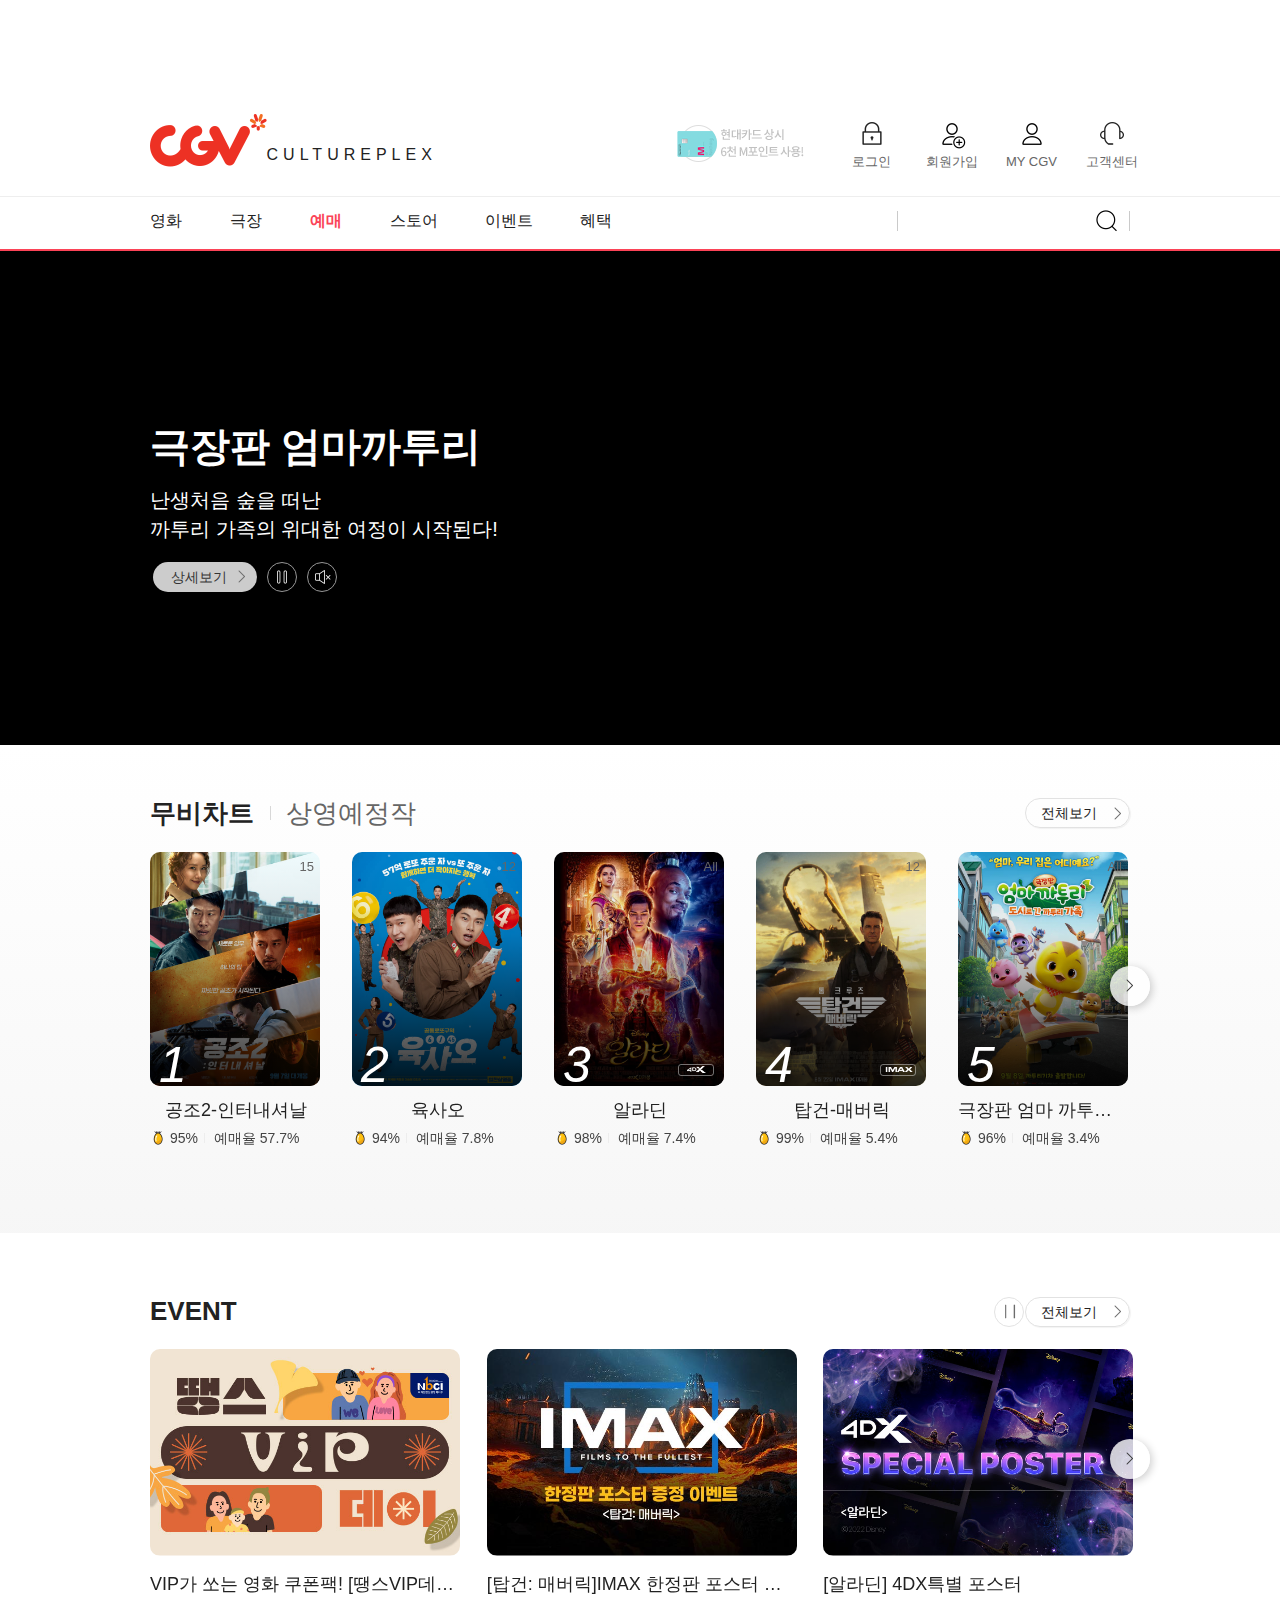
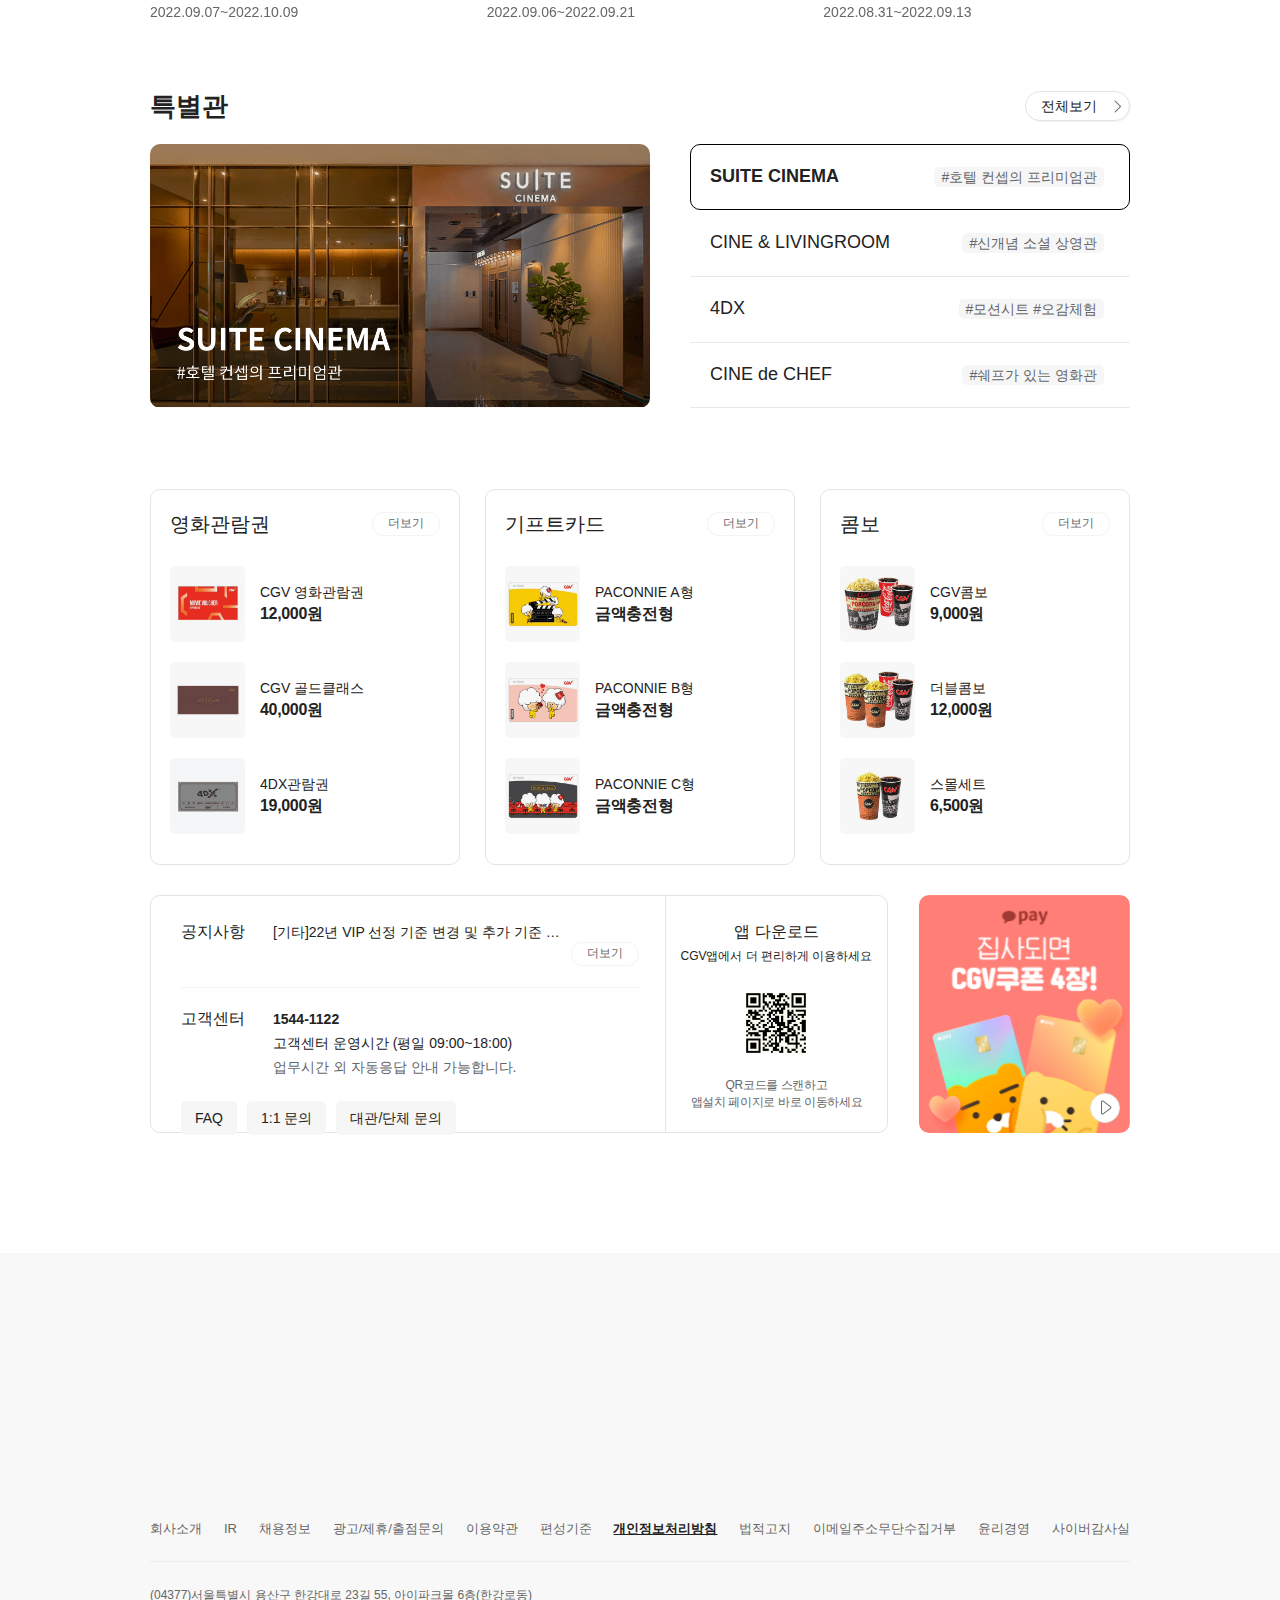
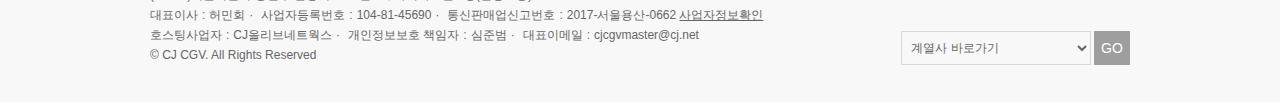
==== commit 507d0ac9: "commit" ====
--- a/index.html
+++ b/index.html
@@ -1,17 +1,29 @@
 <!DOCTYPE html>
 <html lang="ko">
-
 <head>
   <meta charset="UTF-8">
   <meta http-equiv="X-UA-Compatible" content="IE=edge">
   <meta name="viewport" content="width=device-width, initial-scale=1.0">
   <title>CGV</title>
-  <link rel="stylesheet" href="./css/reset2.css">
-  <link rel="stylesheet" href="./css/test2.css">
+  <link rel="stylesheet" href="./css/reset.css">
+  <link rel="stylesheet" href="./css/main.css">
 
   <!-- swiper -->
   <link rel="stylesheet" href="https://cdn.jsdelivr.net/npm/swiper@8/swiper-bundle.min.css" />
   <script src="https://cdn.jsdelivr.net/npm/swiper@8/swiper-bundle.min.js"></script>
+
+  <!-- gsap & scrollToPlugin -->
+  <script src="https://cdnjs.cloudflare.com/ajax/libs/gsap/3.10.4/gsap.min.js"
+  integrity="sha512-VEBjfxWUOyzl0bAwh4gdLEaQyDYPvLrZql3pw1ifgb6fhEvZl9iDDehwHZ+dsMzA0Jfww8Xt7COSZuJ/slxc4Q=="
+  crossorigin="anonymous" referrerpolicy="no-referrer"></script>
+  <script src="https://cdnjs.cloudflare.com/ajax/libs/gsap/3.10.4/ScrollToPlugin.min.js"
+  integrity="sha512-lZACdYsy0W98dOcn+QRNHDxFuhm62lfs8qK5+wPp7X358CN3f+ml49HpnwzTiXFzETs4++fADePDI+L2zwlm7Q=="
+  crossorigin="anonymous" referrerpolicy="no-referrer"></script>
+
+  <!-- lodash -->
+  <script src="https://cdnjs.cloudflare.com/ajax/libs/lodash.js/4.17.21/lodash.min.js"
+    integrity="sha512-WFN04846sdKMIP5LKNphMaWzU7YpMyCU245etK3g/2ARYbPK9Ub18eG+ljU96qKRCWh+quCY7yefSmlkQw1ANQ=="
+    crossorigin="anonymous" referrerpolicy="no-referrer"></script>
 </head>
 
 <body>
@@ -62,16 +74,16 @@
             <!-- /Advertisement -->
 
 
-            <li><a href=" javascript:void(0)"><img src="https://img.cgv.co.kr/R2014/images/common/ico/loginPassword.png"
+            <li><a href="javascript:void(0)"><img src="image/loginPassword.png"
                   alt="로그인" /><span>로그인</span></a>
             </li>
-            <li><a href=" javascript:void(0)"><img src="https://img.cgv.co.kr/R2014/images/common/ico/loginJoin.png"
+            <li><a href="javascript:void(0)"><img src="image/loginJoin.png"
                   alt="회원가입" /><span>회원가입</span></a></li>
 
 
-            <li><a href=" javascript:void(0)"><img src="https://img.cgv.co.kr/R2014/images/common/ico/loginMember.png"
+            <li><a href="javascript:void(0)"><img src="image/loginMember.png"
                   alt="MY CGV" /><span>MY CGV</span></a></li>
-            <li><a href=" javascript:void(0)"><img src="https://img.cgv.co.kr/R2014/images/common/ico/loginCustomer.png"
+            <li><a href="javascript:void(0)"><img src="image/loginCustomer.png"
                   alt="고객센터" /><span>고객센터</span></a></li>
           </ul>
         </div>
@@ -82,7 +94,7 @@
 
       <div class="nav">
         <div class="contents">
-          <h1><a href="/" tabindex="-1"><img src="https://img.cgv.co.kr/R2014/images/common/logo/logoWhite.png"
+          <h1><a href="/" tabindex="-1"><img src="image/logoWhite.png"
                 alt="CGV" /></a></h1>
           <ul class="nav_menu">
             <li>
@@ -245,10 +257,7 @@
       <!-- 벽돌 배경이미지 사용 시 class="bg-bricks" 적용 / 배경이미지가 없을 경우 class 삭제  -->
       <input type="hidden" id="isOpenUserEmailYNPopup" name="isOpenUserEmailYNPopup" value="False" />
 
-      <!-- S > Movie Selection
-          Description:
-          - iframe 영역으로 추후 협의 후 작업 진행 예정
-       -->
+
       <div id="ctl00_PlaceHolderContent_divMovieSelection_wrap" class="movieSelection_wrap">
         <div class="contents">
 
@@ -292,41 +301,151 @@
 
               <div class="swiper-slide swiper-slide-movie">
                 <div class="img_wrap" data-scale="false">
-                  <img src="https://img.cgv.co.kr/Movie/Thumbnail/Poster/000086/86155/86155_320.jpg" alt="공조2-인터내셔날">
+                  <img src="image/86155_320.jpg" alt="공조2-인터내셔날">
                   <div class="movieAgeLimit_wrap">
-                    <!-- 영상물 등급 노출 변경 2022.08.24 -->
                     <i class="cgvIcon etc age15">15</i>
-                    <!-- <img src="https://img.cgv.co.kr/R2014/images/common/flag/age/15.png" alt="15세"> -->
 
                   </div>
                   <div class="screenType_wrap">
 
+                  </div>
+                  <div class="movieChart_btn_wrap">
+                    <a href="javascript:void(0)" class="btn_movieChart_detail">상세보기</a>
+                    <a href="javascript:void(0)" class='btn_movieChart_ticketing'>예매하기</a>
+                  </div>
+                </div>
+                <div class="movie_info_wrap">
+                  <strong class="movieName">공조2-인터내셔날</strong>
+                  <span> <img src='image/eggGoldenegggreat.png'
+                      alt='Golden Egg great'> 95%</span>
+                  <span>예매율 57.7%</span>
+                </div>
+              </div>
+
+              <div class="swiper-slide swiper-slide-movie">
+                <div class="img_wrap" data-scale="false">
+                  <img src="image/86059_320.jpg" alt="육사오">
+                  <div class="movieAgeLimit_wrap">
+                    <i class="cgvIcon etc age12">12</i>
+
+
+                  </div>
+                  <div class="screenType_wrap">
+
+                  </div>
+                  <div class="movieChart_btn_wrap">
+                    <a href="javascript:void(0)" class="btn_movieChart_detail">상세보기</a>
+                    <a href="javascript:void(0)" class='btn_movieChart_ticketing'>예매하기</a>
+                  </div>
+                </div>
+                <div class="movie_info_wrap">
+                  <strong class="movieName">육사오</strong>
+                  <span> <img src='image/eggGoldenegggreat.png'
+                      alt='Golden Egg great'> 94%</span>
+                  <span>예매율 7.8%</span>
+                </div>
+              </div>
+
+              <div class="swiper-slide swiper-slide-movie">
+                <div class="img_wrap" data-scale="false">
+                  <img src="image/81478_320.jpg" alt="알라딘">
+                  <div class="movieAgeLimit_wrap">
+                    <i class="cgvIcon etc ageAll">All</i>
+
+
+                  </div>
+                  <div class="screenType_wrap">
+                    <i class="screenType"><img src="image/forDX_white.png"
+                        alt="forDX"></i>
                   </div>
                   <div class="movieChart_btn_wrap">
                     <a href="javascript:void(0)"
                       class="btn_movieChart_detail">상세보기</a>
-                    <a href="javascript:void(0)"class='btn_movieChart_ticketing'>예매하기</a>
+
+                    <a href="javascript:void(0)" class='btn_movieChart_ticketing'>예매하기</a>
+
+
                   </div>
                 </div>
                 <div class="movie_info_wrap">
-                  <strong class="movieName">공조2-인터내셔날</strong>
-                  <span> <img src='https://img.cgv.co.kr/R2014/images/common/egg/eggGoldenegggreat.png'
-                      alt='Golden Egg great'> 95%</span>
-                  <span>예매율 57.7%</span>
+                  <strong class="movieName">알라딘</strong>
+                  <span> <img src='image/eggGoldenegggreat.png'
+                      alt='Golden Egg great'> 98%</span>
+                  <span>예매율 7.4%</span>
                 </div>
               </div>
 
               <div class="swiper-slide swiper-slide-movie">
                 <div class="img_wrap" data-scale="false">
-                  <img src="https://img.cgv.co.kr/Movie/Thumbnail/Poster/000086/86059/86059_320.jpg" alt="육사오">
+                  <img src="image/82120_320.jpg" alt="탑건-매버릭">
                   <div class="movieAgeLimit_wrap">
-                    <!-- 영상물 등급 노출 변경 2022.08.24 -->
                     <i class="cgvIcon etc age12">12</i>
-                    <!-- <img src="https://img.cgv.co.kr/R2014/images/common/flag/age/12.png" alt="12세"> -->
 
 
                   </div>
                   <div class="screenType_wrap">
+
+                    <i class="screenType"><img src="image/imax_white.png"
+                        alt="imax"></i>
+
+                  </div>
+                  <div class="movieChart_btn_wrap">
+                    <a href="javascript:void(0)" class="btn_movieChart_detail">상세보기</a>
+
+                    <a href="javascript:void(0)" class='btn_movieChart_ticketing'>예매하기</a>
+
+
+                  </div>
+                </div>
+                <div class="movie_info_wrap">
+                  <strong class="movieName">탑건-매버릭</strong>
+                  <span> <img src='image/eggGoldenegggreat.png'
+                      alt='Golden Egg great'> 99%</span>
+                  <span>예매율 5.4%</span>
+                </div>
+              </div>
+
+              <div class="swiper-slide swiper-slide-movie">
+                <div class="img_wrap" data-scale="false">
+                  <img src="image/86149_320.jpg"
+                    alt="극장판 엄마 까투리-도시로 간 까투리 가족">
+                  <div class="movieAgeLimit_wrap">
+                    <i class="cgvIcon etc ageAll">All</i>
+
+
+                  </div>
+                  <div class="screenType_wrap">
+
+                  </div>
+                  <div class="movieChart_btn_wrap">
+                    <a href="javascript:void(0)" class="btn_movieChart_detail">상세보기</a>
+
+                    <a href="javascript:void(0)" class='btn_movieChart_ticketing'>예매하기</a>
+
+
+                  </div>
+                </div>
+                <div class="movie_info_wrap">
+                  <strong class="movieName">극장판 엄마 까투리-도시로 간 까투리 가족</strong>
+                  <span> <img src='image/eggGoldenegggreat.png'
+                      alt='Golden Egg great'> 96%</span>
+                  <span>예매율 3.4%</span>
+                </div>
+              </div>
+
+              <div class="swiper-slide swiper-slide-movie">
+                <div class="img_wrap" data-scale="false">
+                  <img src="image/86189_320.jpg"
+                    alt="인생은 뷰티풀: 비타돌체">
+                  <div class="movieAgeLimit_wrap">
+                    <i class="cgvIcon etc ageAll">All</i>
+
+
+                  </div>
+                  <div class="screenType_wrap">
+
+                    <i class="screenType"><img src="image/screenx_white.png"
+                        alt="screenx"></i>
 
                   </div>
                   <div class="movieChart_btn_wrap">
@@ -335,30 +454,26 @@
                   </div>
                 </div>
                 <div class="movie_info_wrap">
-                  <strong class="movieName">육사오</strong>
-                  <span> <img src='https://img.cgv.co.kr/R2014/images/common/egg/eggGoldenegggreat.png'
-                      alt='Golden Egg great'> 94%</span>
-                  <span>예매율 7.8%</span>
+                  <strong class="movieName">인생은 뷰티풀: 비타돌체</strong>
+                  <span> <img src='image/eggGoldenegggreat.png'
+                      alt='Golden Egg great'> 98%</span>
+                  <span>예매율 2.7%</span>
                 </div>
               </div>
 
               <div class="swiper-slide swiper-slide-movie">
                 <div class="img_wrap" data-scale="false">
-                  <img src="https://img.cgv.co.kr/Movie/Thumbnail/Poster/000081/81478/81478_320.jpg" alt="알라딘">
+                  <img src="image/86081_320.jpg" alt="시맨틱 에러-더 무비">
                   <div class="movieAgeLimit_wrap">
-                    <!-- 영상물 등급 노출 변경 2022.08.24 -->
-                    <i class="cgvIcon etc ageAll">All</i>
-                    <!-- <img src="https://img.cgv.co.kr/R2014/images/common/flag/age/All.png" alt="All세"> -->
+                    <i class="cgvIcon etc age12">12</i>
 
 
                   </div>
                   <div class="screenType_wrap">
-                    <i class="screenType"><img src="https://img.cgv.co.kr/R2014/images/common/logo/forDX_white.png"
-                        alt="forDX"></i>
+
                   </div>
                   <div class="movieChart_btn_wrap">
-                    <a href="javascript:void(0)" onclick="gaEventLog('PC_메인', '무비차트_영화상세', '알라딘');"
-                      class="btn_movieChart_detail">상세보기</a>
+                    <a href="javascript:void(0)" class="btn_movieChart_detail">상세보기</a>
 
                     <a href="javascript:void(0)" class='btn_movieChart_ticketing'>예매하기</a>
 
@@ -366,28 +481,22 @@
                   </div>
                 </div>
                 <div class="movie_info_wrap">
-                  <strong class="movieName">알라딘</strong>
-                  <span> <img src='https://img.cgv.co.kr/R2014/images/common/egg/eggGoldenegggreat.png'
-                      alt='Golden Egg great'> 98%</span>
-                  <span>예매율 7.4%</span>
+                  <strong class="movieName">시맨틱 에러-더 무비</strong>
+                  <span> <img src='image/eggGoldenegggreat.png'
+                      alt='Golden Egg great'> 96%</span>
+                  <span>예매율 2.5%</span>
                 </div>
               </div>
 
               <div class="swiper-slide swiper-slide-movie">
                 <div class="img_wrap" data-scale="false">
-                  <img src="https://img.cgv.co.kr/Movie/Thumbnail/Poster/000082/82120/82120_320.jpg" alt="탑건-매버릭"
-                    onerror="errorImage(this)">
+                  <img src="image/86151_320.jpg" alt="블랙폰">
                   <div class="movieAgeLimit_wrap">
-                    <!-- 영상물 등급 노출 변경 2022.08.24 -->
-                    <i class="cgvIcon etc age12">12</i>
-                    <!-- <img src="https://img.cgv.co.kr/R2014/images/common/flag/age/12.png" alt="12세"> -->
+                    <i class="cgvIcon etc age15">15</i>
 
 
                   </div>
                   <div class="screenType_wrap">
-
-                    <i class="screenType"><img src="https://img.cgv.co.kr/R2014/images/common/logo/imax_white.png"
-                        alt="imax"></i>
 
                   </div>
                   <div class="movieChart_btn_wrap">
@@ -399,81 +508,44 @@
                   </div>
                 </div>
                 <div class="movie_info_wrap">
-                  <strong class="movieName">탑건-매버릭</strong>
-                  <span> <img src='https://img.cgv.co.kr/R2014/images/common/egg/eggGoldenegggreat.png'
-                      alt='Golden Egg great'> 99%</span>
-                  <span>예매율 5.4%</span>
+                  <strong class="movieName">블랙폰</strong>
+                  <span> <img src='image/eggGoldenegggreat.png'
+                      alt='Golden Egg great'> 87%</span>
+                  <span>예매율 1.8%</span>
                 </div>
               </div>
 
               <div class="swiper-slide swiper-slide-movie">
                 <div class="img_wrap" data-scale="false">
-                  <img src="https://img.cgv.co.kr/Movie/Thumbnail/Poster/000086/86149/86149_320.jpg"
-                    alt="극장판 엄마 까투리-도시로 간 까투리 가족" >
+                  <img src="image/86058_320.jpg" alt="헌트">
                   <div class="movieAgeLimit_wrap">
-                    <!-- 영상물 등급 노출 변경 2022.08.24 -->
-                    <i class="cgvIcon etc ageAll">All</i>
-                    <!-- <img src="https://img.cgv.co.kr/R2014/images/common/flag/age/All.png" alt="All세"> -->
+                    <i class="cgvIcon etc age15">15</i>
 
 
                   </div>
                   <div class="screenType_wrap">
-
-                  </div>
-                  <div class="movieChart_btn_wrap">
-                    <a href="javascript:void(0)" class="btn_movieChart_detail">상세보기</a>
-
-                    <a href="javascript:void(0)" class='btn_movieChart_ticketing'>예매하기</a>
-
-
-                  </div>
-                </div>
-                <div class="movie_info_wrap">
-                  <strong class="movieName">극장판 엄마 까투리-도시로 간 까투리 가족</strong>
-                  <span> <img src='https://img.cgv.co.kr/R2014/images/common/egg/eggGoldenegggreat.png'
-                      alt='Golden Egg great'> 96%</span>
-                  <span>예매율 3.4%</span>
-                </div>
-              </div>
-
-              <div class="swiper-slide swiper-slide-movie">
-                <div class="img_wrap" data-scale="false">
-                  <img src="https://img.cgv.co.kr/Movie/Thumbnail/Poster/000086/86189/86189_320.jpg" alt="인생은 뷰티풀: 비타돌체">
-                  <div class="movieAgeLimit_wrap">
-                    <!-- 영상물 등급 노출 변경 2022.08.24 -->
-                    <i class="cgvIcon etc ageAll">All</i>
-                    <!-- <img src="https://img.cgv.co.kr/R2014/images/common/flag/age/All.png" alt="All세"> -->
-
-
-                  </div>
-                  <div class="screenType_wrap">
-
-                    <i class="screenType"><img src="https://img.cgv.co.kr/R2014/images/common/logo/screenx_white.png"
-                        alt="screenx"></i>
 
                   </div>
                   <div class="movieChart_btn_wrap">
                     <a href="javascript:void(0)" class="btn_movieChart_detail">상세보기</a>
                     <a href="javascript:void(0)" class='btn_movieChart_ticketing'>예매하기</a>
+
                   </div>
                 </div>
                 <div class="movie_info_wrap">
-                  <strong class="movieName">인생은 뷰티풀: 비타돌체</strong>
-                  <span> <img src='https://img.cgv.co.kr/R2014/images/common/egg/eggGoldenegggreat.png'
-                      alt='Golden Egg great'> 98%</span>
-                  <span>예매율 2.7%</span>
+                  <strong class="movieName">헌트</strong>
+                  <span> <img src='image/eggGoldenegggreat.png'
+                      alt='Golden Egg great'> 95%</span>
+                  <span>예매율 1.6%</span>
                 </div>
               </div>
 
               <div class="swiper-slide swiper-slide-movie">
                 <div class="img_wrap" data-scale="false">
-                  <img src="https://img.cgv.co.kr/Movie/Thumbnail/Poster/000086/86081/86081_320.jpg" alt="시맨틱 에러-더 무비"
-                    onerror="errorImage(this)">
+                  <img src="image/86222_320.jpg" alt="비스트">
                   <div class="movieAgeLimit_wrap">
-                    <!-- 영상물 등급 노출 변경 2022.08.24 -->
                     <i class="cgvIcon etc age12">12</i>
-                    <!-- <img src="https://img.cgv.co.kr/R2014/images/common/flag/age/12.png" alt="12세"> -->
-
+                    <div class='dDay_wrap'><span>2</span></div>
 
                   </div>
                   <div class="screenType_wrap">
@@ -488,25 +560,25 @@
                   </div>
                 </div>
                 <div class="movie_info_wrap">
-                  <strong class="movieName">시맨틱 에러-더 무비</strong>
-                  <span> <img src='https://img.cgv.co.kr/R2014/images/common/egg/eggGoldenegggreat.png'
-                      alt='Golden Egg great'> 96%</span>
-                  <span>예매율 2.5%</span>
+                  <strong class="movieName">비스트</strong>
+                  <span> <img src='image/eggGoldeneggPreegg.png'
+                      alt='Golden Egg Preegg'> 99%</span>
+                  <span>예매율 1.4%</span>
                 </div>
               </div>
 
               <div class="swiper-slide swiper-slide-movie">
                 <div class="img_wrap" data-scale="false">
-                  <img src="https://img.cgv.co.kr/Movie/Thumbnail/Poster/000086/86151/86151_320.jpg" alt="블랙폰">
+                  <img src="image/86256_320.jpg"
+                    alt="드래곤볼 슈퍼: 슈퍼 히어로">
                   <div class="movieAgeLimit_wrap">
-                    <!-- 영상물 등급 노출 변경 2022.08.24 -->
-                    <i class="cgvIcon etc age15">15</i>
-                    <!-- <img src="https://img.cgv.co.kr/R2014/images/common/flag/age/15.png" alt="15세"> -->
-
+                    <i class="cgvIcon etc age12">12</i>
+                    <div class='dDay_wrap'><span>2</span></div>
 
                   </div>
                   <div class="screenType_wrap">
-
+                    <i class="screenType"><img src="image/forDX_white.png"
+                        alt="forDX"></i>
                   </div>
                   <div class="movieChart_btn_wrap">
                     <a href="javascript:void(0)" class="btn_movieChart_detail">상세보기</a>
@@ -517,20 +589,19 @@
                   </div>
                 </div>
                 <div class="movie_info_wrap">
-                  <strong class="movieName">블랙폰</strong>
-                  <span> <img src='https://img.cgv.co.kr/R2014/images/common/egg/eggGoldenegggreat.png'
-                      alt='Golden Egg great'> 87%</span>
-                  <span>예매율 1.8%</span>
+                  <strong class="movieName">드래곤볼 슈퍼: 슈퍼 히어로</strong>
+                  <span> <img src='image/eggGoldeneggPreegg.png'
+                      alt='Golden Egg Preegg'> 99%</span>
+                  <span>예매율 1.2%</span>
                 </div>
               </div>
 
               <div class="swiper-slide swiper-slide-movie">
                 <div class="img_wrap" data-scale="false">
-                  <img src="https://img.cgv.co.kr/Movie/Thumbnail/Poster/000086/86058/86058_320.jpg" alt="헌트">
+                  <img src="image/86053_320.jpg"
+                    alt="어쩌다 공주, 닭냥이 왕자를 부탁해!">
                   <div class="movieAgeLimit_wrap">
-                    <!-- 영상물 등급 노출 변경 2022.08.24 -->
-                    <i class="cgvIcon etc age15">15</i>
-                    <!-- <img src="https://img.cgv.co.kr/R2014/images/common/flag/age/15.png" alt="15세"> -->
+                    <i class="cgvIcon etc ageAll">All</i>
 
 
                   </div>
@@ -540,86 +611,22 @@
                   <div class="movieChart_btn_wrap">
                     <a href="javascript:void(0)" class="btn_movieChart_detail">상세보기</a>
                     <a href="javascript:void(0)" class='btn_movieChart_ticketing'>예매하기</a>
-
                   </div>
                 </div>
                 <div class="movie_info_wrap">
-                  <strong class="movieName">헌트</strong>
-                  <span> <img src='https://img.cgv.co.kr/R2014/images/common/egg/eggGoldenegggreat.png'
-                      alt='Golden Egg great'> 95%</span>
-                  <span>예매율 1.6%</span>
+                  <strong class="movieName">어쩌다 공주, 닭냥이 왕자를 부탁해!</strong>
+                  <span> <img src='image/eggGoldenegggreat.png'
+                      alt='Golden Egg great'> 96%</span>
+                  <span>예매율 0.8%</span>
                 </div>
               </div>
 
               <div class="swiper-slide swiper-slide-movie">
                 <div class="img_wrap" data-scale="false">
-                  <img src="https://img.cgv.co.kr/Movie/Thumbnail/Poster/000086/86222/86222_320.jpg" alt="비스트">
+                  <img src="image/83821_320.jpg" alt="인생은 아름다워">
                   <div class="movieAgeLimit_wrap">
-                    <!-- 영상물 등급 노출 변경 2022.08.24 -->
                     <i class="cgvIcon etc age12">12</i>
-                    <!-- <img src="https://img.cgv.co.kr/R2014/images/common/flag/age/12.png" alt="12세"> -->
-                    <div class='dDay_wrap'><span>2</span></div>
-
-                  </div>
-                  <div class="screenType_wrap">
-
-                  </div>
-                  <div class="movieChart_btn_wrap">
-                    <a href="javascript:void(0)" class="btn_movieChart_detail">상세보기</a>
-
-                    <a href="javascript:void(0)" class='btn_movieChart_ticketing'>예매하기</a>
-
-
-                  </div>
-                </div>
-                <div class="movie_info_wrap">
-                  <strong class="movieName">비스트</strong>
-                  <span> <img src='https://img.cgv.co.kr/R2014/images/common/egg/eggGoldeneggPreegg.png'
-                      alt='Golden Egg Preegg'> 99%</span>
-                  <span>예매율 1.4%</span>
-                </div>
-              </div>
-
-              <div class="swiper-slide swiper-slide-movie">
-                <div class="img_wrap" data-scale="false">
-                  <img src="https://img.cgv.co.kr/Movie/Thumbnail/Poster/000086/86256/86256_320.jpg"
-                    alt="드래곤볼 슈퍼: 슈퍼 히어로">
-                  <div class="movieAgeLimit_wrap">
-                    <!-- 영상물 등급 노출 변경 2022.08.24 -->
-                    <i class="cgvIcon etc age12">12</i>
-                    <!-- <img src="https://img.cgv.co.kr/R2014/images/common/flag/age/12.png" alt="12세"> -->
-                    <div class='dDay_wrap'><span>2</span></div>
-
-                  </div>
-                  <div class="screenType_wrap">
-                    <i class="screenType"><img src="https://img.cgv.co.kr/R2014/images/common/logo/forDX_white.png"
-                        alt="forDX"></i>
-                  </div>
-                  <div class="movieChart_btn_wrap">
-                    <a href="javascript:void(0)" class="btn_movieChart_detail">상세보기</a>
-
-                    <a href="javascript:void(0)" class='btn_movieChart_ticketing'>예매하기</a>
-
-
-                  </div>
-                </div>
-                <div class="movie_info_wrap">
-                  <strong class="movieName">드래곤볼 슈퍼: 슈퍼 히어로</strong>
-                  <span> <img src='https://img.cgv.co.kr/R2014/images/common/egg/eggGoldeneggPreegg.png'
-                      alt='Golden Egg Preegg'> 99%</span>
-                  <span>예매율 1.2%</span>
-                </div>
-              </div>
-
-              <div class="swiper-slide swiper-slide-movie">
-                <div class="img_wrap" data-scale="false">
-                  <img src="https://img.cgv.co.kr/Movie/Thumbnail/Poster/000086/86053/86053_320.jpg"
-                    alt="어쩌다 공주, 닭냥이 왕자를 부탁해!">
-                  <div class="movieAgeLimit_wrap">
-                    <!-- 영상물 등급 노출 변경 2022.08.24 -->
-                    <i class="cgvIcon etc ageAll">All</i>
-                    <!-- <img src="https://img.cgv.co.kr/R2014/images/common/flag/age/All.png" alt="All세"> -->
-
+                    <div class='dDay_wrap'><span>16</span></div>
 
                   </div>
                   <div class="screenType_wrap">
@@ -631,21 +638,47 @@
                   </div>
                 </div>
                 <div class="movie_info_wrap">
-                  <strong class="movieName">어쩌다 공주, 닭냥이 왕자를 부탁해!</strong>
-                  <span> <img src='https://img.cgv.co.kr/R2014/images/common/egg/eggGoldenegggreat.png'
-                      alt='Golden Egg great'> 96%</span>
+                  <strong class="movieName">인생은 아름다워</strong>
+                  <span> <img src='image/eggGoldeneggPreegg.png'
+                      alt='Golden Egg Preegg'> 99%</span>
                   <span>예매율 0.8%</span>
                 </div>
               </div>
 
               <div class="swiper-slide swiper-slide-movie">
                 <div class="img_wrap" data-scale="false">
-                  <img src="https://img.cgv.co.kr/Movie/Thumbnail/Poster/000083/83821/83821_320.jpg" alt="인생은 아름다워">
+                  <img src="image/86154_320.jpg" alt="늑대사냥">
                   <div class="movieAgeLimit_wrap">
-                    <!-- 영상물 등급 노출 변경 2022.08.24 -->
-                    <i class="cgvIcon etc age12">12</i>
-                    <!-- <img src="https://img.cgv.co.kr/R2014/images/common/flag/age/12.png" alt="12세"> -->
-                    <div class='dDay_wrap'><span>16</span></div>
+                    <i class="cgvIcon etc age18">18</i>
+                    <div class='dDay_wrap'><span>9</span></div>
+
+                  </div>
+                  <div class="screenType_wrap">
+
+                  </div>
+                  <div class="movieChart_btn_wrap">
+                    <a href="javascript:void(0)" class="btn_movieChart_detail">상세보기</a>
+
+                    <a href="javascript:void(0)" class='btn_movieChart_ticketing'>예매하기</a>
+
+
+                  </div>
+                </div>
+                <div class="movie_info_wrap">
+                  <strong class="movieName">늑대사냥</strong>
+                  <span> <img src='image/eggGoldeneggPreegg.png'
+                      alt='Golden Egg Preegg'> 99%</span>
+                  <span>예매율 0.6%</span>
+                </div>
+              </div>
+
+              <div class="swiper-slide swiper-slide-movie">
+                <div class="img_wrap" data-scale="false">
+                  <img src="image/86065_320.jpg"
+                    alt="귀멸의 칼날-장구저택 편">
+                  <div class="movieAgeLimit_wrap">
+                    <i class="cgvIcon etc age15">15</i>
+                    <div class='dDay_wrap'><span>3</span></div>
 
                   </div>
                   <div class="screenType_wrap">
@@ -654,53 +687,24 @@
                   <div class="movieChart_btn_wrap">
                     <a href="javascript:void(0)" class="btn_movieChart_detail">상세보기</a>
                     <a href="javascript:void(0)" class='btn_movieChart_ticketing'>예매하기</a>
+
+
                   </div>
                 </div>
                 <div class="movie_info_wrap">
-                  <strong class="movieName">인생은 아름다워</strong>
-                  <span> <img src='https://img.cgv.co.kr/R2014/images/common/egg/eggGoldeneggPreegg.png'
-                      alt='Golden Egg Preegg'> 99%</span>
-                  <span>예매율 0.8%</span>
+                  <strong class="movieName">귀멸의 칼날-장구저택 편</strong>
+                  <span> <img src='image/eggGoldeneggPreegg.png'
+                      alt='Golden Egg Preegg'> 96%</span>
+                  <span>예매율 0.6%</span>
                 </div>
               </div>
 
               <div class="swiper-slide swiper-slide-movie">
                 <div class="img_wrap" data-scale="false">
-                  <img src="https://img.cgv.co.kr/Movie/Thumbnail/Poster/000086/86154/86154_320.jpg" alt="늑대사냥">
+                  <img src="image/83280_320.jpg" alt="한산-용의 출현">
                   <div class="movieAgeLimit_wrap">
-                    <!-- 영상물 등급 노출 변경 2022.08.24 -->
-                    <i class="cgvIcon etc age18">18</i>
-                    <!-- <img src="https://img.cgv.co.kr/R2014/images/common/flag/age/18.png" alt="18세"> -->
-                    <div class='dDay_wrap'><span>9</span></div>
-
-                  </div>
-                  <div class="screenType_wrap">
-
-                  </div>
-                  <div class="movieChart_btn_wrap">
-                    <a href="javascript:void(0)" class="btn_movieChart_detail">상세보기</a>
-
-                    <a href="javascript:void(0)" class='btn_movieChart_ticketing'>예매하기</a>
-
-
-                  </div>
-                </div>
-                <div class="movie_info_wrap">
-                  <strong class="movieName">늑대사냥</strong>
-                  <span> <img src='https://img.cgv.co.kr/R2014/images/common/egg/eggGoldeneggPreegg.png'
-                      alt='Golden Egg Preegg'> 99%</span>
-                  <span>예매율 0.6%</span>
-                </div>
-              </div>
-
-              <div class="swiper-slide swiper-slide-movie">
-                <div class="img_wrap" data-scale="false">
-                  <img src="https://img.cgv.co.kr/Movie/Thumbnail/Poster/000086/86065/86065_320.jpg" alt="귀멸의 칼날-장구저택 편">
-                  <div class="movieAgeLimit_wrap">
-                    <!-- 영상물 등급 노출 변경 2022.08.24 -->
-                    <i class="cgvIcon etc age15">15</i>
-                    <!-- <img src="https://img.cgv.co.kr/R2014/images/common/flag/age/15.png" alt="15세"> -->
-                    <div class='dDay_wrap'><span>3</span></div>
+                    <i class="cgvIcon etc age12">12</i>
+
 
                   </div>
                   <div class="screenType_wrap">
@@ -714,48 +718,44 @@
                   </div>
                 </div>
                 <div class="movie_info_wrap">
-                  <strong class="movieName">귀멸의 칼날-장구저택 편</strong>
-                  <span> <img src='https://img.cgv.co.kr/R2014/images/common/egg/eggGoldeneggPreegg.png'
-                      alt='Golden Egg Preegg'> 96%</span>
+                  <strong class="movieName">한산-용의 출현</strong>
+                  <span> <img src='image/eggGoldenegggreat.png'
+                      alt='Golden Egg great'> 96%</span>
                   <span>예매율 0.6%</span>
                 </div>
               </div>
 
               <div class="swiper-slide swiper-slide-movie">
                 <div class="img_wrap" data-scale="false">
-                  <img src="https://img.cgv.co.kr/Movie/Thumbnail/Poster/000083/83280/83280_320.jpg" alt="한산-용의 출현">
+                  <img src="image/86113_320.jpg" alt="한여름밤의 재즈">
                   <div class="movieAgeLimit_wrap">
-                    <!-- 영상물 등급 노출 변경 2022.08.24 -->
                     <i class="cgvIcon etc age12">12</i>
-                    <!-- <img src="https://img.cgv.co.kr/R2014/images/common/flag/age/12.png" alt="12세"> -->
-
-
                   </div>
                   <div class="screenType_wrap">
 
                   </div>
                   <div class="movieChart_btn_wrap">
                     <a href="javascript:void(0)" class="btn_movieChart_detail">상세보기</a>
+
                     <a href="javascript:void(0)" class='btn_movieChart_ticketing'>예매하기</a>
 
 
                   </div>
                 </div>
                 <div class="movie_info_wrap">
-                  <strong class="movieName">한산-용의 출현</strong>
-                  <span> <img src='https://img.cgv.co.kr/R2014/images/common/egg/eggGoldenegggreat.png'
-                      alt='Golden Egg great'> 96%</span>
-                  <span>예매율 0.6%</span>
+                  <strong class="movieName">한여름밤의 재즈</strong>
+                  <span> <img src='image/eggGoldenegggreat.png'
+                      alt='Golden Egg great'> 98%</span>
+                  <span>예매율 0.4%</span>
                 </div>
               </div>
 
               <div class="swiper-slide swiper-slide-movie">
                 <div class="img_wrap" data-scale="false">
-                  <img src="https://img.cgv.co.kr/Movie/Thumbnail/Poster/000086/86113/86113_320.jpg" alt="한여름밤의 재즈">
+                  <img src="image/86172_320.jpg"
+                    alt="쥬라기캅스 극장판-공룡시대 대모험">
                   <div class="movieAgeLimit_wrap">
-                    <!-- 영상물 등급 노출 변경 2022.08.24 -->
-                    <i class="cgvIcon etc age12">12</i>
-                    <!-- <img src="https://img.cgv.co.kr/R2014/images/common/flag/age/12.png" alt="12세"> -->
+                    <i class="cgvIcon etc ageAll">All</i>
 
 
                   </div>
@@ -771,21 +771,19 @@
                   </div>
                 </div>
                 <div class="movie_info_wrap">
-                  <strong class="movieName">한여름밤의 재즈</strong>
-                  <span> <img src='https://img.cgv.co.kr/R2014/images/common/egg/eggGoldenegggreat.png'
-                      alt='Golden Egg great'> 98%</span>
+                  <strong class="movieName">쥬라기캅스 극장판-공룡시대 대모험</strong>
+                  <span> <img src='image/eggGoldenegggood.png'
+                      alt='Golden Egg good'> ?</span>
                   <span>예매율 0.4%</span>
                 </div>
               </div>
 
               <div class="swiper-slide swiper-slide-movie">
                 <div class="img_wrap" data-scale="false">
-                  <img src="https://img.cgv.co.kr/Movie/Thumbnail/Poster/000086/86172/86172_320.jpg"
-                    alt="쥬라기캅스 극장판-공룡시대 대모험">
+                  <img src="image/86121_320.jpg"
+                    alt="사랑할 땐 누구나 최악이 된다">
                   <div class="movieAgeLimit_wrap">
-                    <!-- 영상물 등급 노출 변경 2022.08.24 -->
-                    <i class="cgvIcon etc ageAll">All</i>
-                    <!-- <img src="https://img.cgv.co.kr/R2014/images/common/flag/age/All.png" alt="All세"> -->
+                    <i class="cgvIcon etc age15">15</i>
 
 
                   </div>
@@ -801,38 +799,8 @@
                   </div>
                 </div>
                 <div class="movie_info_wrap">
-                  <strong class="movieName">쥬라기캅스 극장판-공룡시대 대모험</strong>
-                  <span> <img src='https://img.cgv.co.kr/R2014/images/common/egg/eggGoldenegggood.png'
-                      alt='Golden Egg good'> ?</span>
-                  <span>예매율 0.4%</span>
-                </div>
-              </div>
-
-              <div class="swiper-slide swiper-slide-movie">
-                <div class="img_wrap" data-scale="false">
-                  <img src="https://img.cgv.co.kr/Movie/Thumbnail/Poster/000086/86121/86121_320.jpg"
-                    alt="사랑할 땐 누구나 최악이 된다">
-                  <div class="movieAgeLimit_wrap">
-                    <!-- 영상물 등급 노출 변경 2022.08.24 -->
-                    <i class="cgvIcon etc age15">15</i>
-                    <!-- <img src="https://img.cgv.co.kr/R2014/images/common/flag/age/15.png" alt="15세"> -->
-
-
-                  </div>
-                  <div class="screenType_wrap">
-
-                  </div>
-                  <div class="movieChart_btn_wrap">
-                    <a href="javascript:void(0)" class="btn_movieChart_detail">상세보기</a>
-
-                    <a href="javascript:void(0)" class='btn_movieChart_ticketing'>예매하기</a>
-
-
-                  </div>
-                </div>
-                <div class="movie_info_wrap">
                   <strong class="movieName">사랑할 땐 누구나 최악이 된다</strong>
-                  <span> <img src='https://img.cgv.co.kr/R2014/images/common/egg/eggGoldenegggreat.png'
+                  <span> <img src='image/eggGoldenegggreat.png'
                       alt='Golden Egg great'> 92%</span>
                   <span>예매율 0.3%</span>
                 </div>
@@ -844,6 +812,543 @@
             <div class="swiper-button-next"></div>
             <div class="swiper-button-prev"></div>
           </div>
+
+
+          <!-- 상영예정작 -->
+          <div class="swiper movieChart_list" id="movieChart_list_Reser">
+            <div class="swiper-wrapper">
+                
+                    <div class="swiper-slide">
+                        <div class="img_wrap" data-scale="false">
+                            <img src="image/86065_320.jpg" alt="귀멸의 칼날-장구저택 편">
+                            <div class="movieAgeLimit_wrap">
+                                <i class="cgvIcon etc age15">15</i>
+                                <div class='dDay_wrap'><span>1</span></div>
+                            
+                            </div>
+                            <div class="screenType_wrap">
+                                
+                            </div>
+                            <div class="movieChart_btn_wrap">
+                                <a href="javascript:void(0)" class="btn_movieChart_detail">상세보기</a>
+                            
+                                <a href="javascript:void(0)" class='btn_movieChart_ticketing'>예매하기</a>
+                            
+                            
+                            </div>
+                        </div>
+                        <div class="movie_info_wrap">
+                            <strong class="movieName">귀멸의 칼날-장구저택 편</strong>
+                            <span> <img src='image/eggGoldeneggPreegg.png' alt='Golden Egg Preegg'> 96%</span>
+                            <span>예매율 1.9%</span>
+                        </div>
+                    </div>
+                    
+                    <div class="swiper-slide">
+                        <div class="img_wrap" data-scale="false">
+                            <img src="image/86079_320.jpg" alt="귀멸의 칼날-나타구모산 편">
+                            <div class="movieAgeLimit_wrap">
+                                <i class="cgvIcon etc age15">15</i>
+                                <div class='dDay_wrap'><span>12</span></div>
+                            
+                            </div>
+                            <div class="screenType_wrap">
+                                
+                            </div>
+                            <div class="movieChart_btn_wrap">
+                                <a href="javascript:void(0)" class="btn_movieChart_detail">상세보기</a>
+                            
+                                <a href="javascript:void(0)" class='btn_movieChart_ticketing'>예매하기</a>
+                            
+                            
+                            </div>
+                        </div>
+                        <div class="movie_info_wrap">
+                            <strong class="movieName">귀멸의 칼날-나타구모산 편</strong>
+                            <span> <img src='image/eggGoldeneggPreegg.png' alt='Golden Egg Preegg'> 94%</span>
+                            <span>예매율 0.0%</span>
+                        </div>
+                    </div>
+                    
+                    <div class="swiper-slide" >
+                        <div class="img_wrap" data-scale="false">
+                            <img src="image/86080_320.jpg" alt="귀멸의 칼날-주합회의·나비저택 편">
+                            <div class="movieAgeLimit_wrap">
+                                <i class="cgvIcon etc age15">15</i>
+                                <div class='dDay_wrap'><span>15</span></div>
+                            
+                            </div>
+                            <div class="screenType_wrap">
+                                
+                            </div>
+                            <div class="movieChart_btn_wrap">
+                                <a href="javascript:void(0)" class="btn_movieChart_detail">상세보기</a>
+                            
+                                <a href="javascript:void(0)" class='btn_movieChart_ticketing'>예매하기</a>
+                            
+                            
+                            </div>
+                        </div>
+                        <div class="movie_info_wrap">
+                            <strong class="movieName">귀멸의 칼날-주합회의·나비저택 편</strong>
+                            <span> <img src='image/eggGoldeneggPreegg.png' alt='Golden Egg Preegg'> 93%</span>
+                            <span>예매율 0.1%</span>
+                        </div>
+                    </div>
+                    
+                    <div class="swiper-slide">
+                        <div class="img_wrap" data-scale="false">
+                            <img src="image/86206_320.jpg" alt="홈리스">
+                            <div class="movieAgeLimit_wrap">
+                                <i class="cgvIcon etc age12">12</i>
+                              <div class='dDay_wrap'><span>1</span></div>
+
+                            </div>
+                            <div class="screenType_wrap">  
+                            </div>
+                            <div class="movieChart_btn_wrap">
+                                <a href="javascript:void(0)" class="btn_movieChart_detail">상세보기</a>
+                            
+                                <a href="javascript:void(0)" class='btn_movieChart_ticketing'>예매하기</a>
+                            
+                            
+                            </div>
+                        </div>
+                        <div class="movie_info_wrap">
+                            <strong class="movieName">홈리스</strong>
+                            <span> <img src='image/eggGoldeneggPreegg.png' alt='Golden Egg Preegg'> 98%</span>
+                            <span>예매율 2.5%</span>
+                        </div>
+                    </div>
+                    
+                    <div class="swiper-slide">
+                        <div class="img_wrap" data-scale="false">
+                            <img src="image/86192_320.jpg" alt="둠둠">
+                            <div class="movieAgeLimit_wrap">
+                                <!-- 영상물 등급 노출 변경 2022.08.24 -->
+                                <i class="cgvIcon etc age15">15</i>
+                                <div class='dDay_wrap'><span>1</span></div>
+                            
+                            </div>
+                            <div class="screenType_wrap">
+                                
+                            </div>
+                            <div class="movieChart_btn_wrap">
+                                <a href="javascript:void(0)" class="btn_movieChart_detail">상세보기</a>
+                            
+                                <a href="javascript:void(0)" class='btn_movieChart_ticketing'>예매하기</a>
+                            
+                            
+                            </div>
+                        </div>
+                        <div class="movie_info_wrap">
+                            <strong class="movieName">둠둠</strong>
+                            <span> <img src='image/eggGoldeneggPreegg.png' alt='Golden Egg Preegg'> ?</span>
+                            <span>예매율 2.1%</span>
+                        </div>
+                    </div>
+                    
+                    <div class="swiper-slide">
+                        <div class="img_wrap" data-scale="false">
+                            <img src="image/86202_320.jpg" alt="오! 마이 고스트">
+                            <div class="movieAgeLimit_wrap">
+                                <i class="cgvIcon etc age15">15</i>
+                                <div class='dDay_wrap'><span>1</span></div>
+                            
+                            </div>
+                            <div class="screenType_wrap">
+                                
+                            </div>
+                            <div class="movieChart_btn_wrap">
+                                <a href="javascript:void(0)" class="btn_movieChart_detail">상세보기</a>
+                            
+                                <a href="javascript:void(0)" class='btn_movieChart_ticketing'>예매하기</a>
+                            
+                            
+                            </div>
+                        </div>
+                        <div class="movie_info_wrap">
+                            <strong class="movieName">오! 마이 고스트</strong>
+                            <span> <img src='image/eggGoldeneggPreegg.png' alt='Golden Egg Preegg'> ?</span>
+                            <span>예매율 1.6%</span>
+                        </div>
+                    </div>
+                    
+                    <div class="swiper-slide">
+                        <div class="img_wrap" data-scale="false">
+                            <img src="image/86253_320.jpg" alt="젊은 남자" >
+                            <div class="movieAgeLimit_wrap">
+                                <i class="cgvIcon etc age18">18</i>
+                                <div class='dDay_wrap'><span>1</span></div>
+                            
+                            </div>
+                            <div class="screenType_wrap">
+                                
+                            </div>
+                            <div class="movieChart_btn_wrap">
+                                <a href="javascript:void(0)" class="btn_movieChart_detail">상세보기</a>
+                            
+                                <a href="javascript:void(0)" class='btn_movieChart_ticketing'>예매하기</a>
+                            
+                            
+                            </div>
+                        </div>
+                        <div class="movie_info_wrap">
+                            <strong class="movieName">젊은 남자</strong>
+                            <span> <img src='image/eggGoldeneggPreegg.png' alt='Golden Egg Preegg'> ?</span>
+                            <span>예매율 0.3%</span>
+                        </div>
+                    </div>
+                    
+                    <div class="swiper-slide">
+                        <div class="img_wrap" data-scale="false">
+                            <img src="image/86252_320.jpg" alt="기쁜 우리 젊은 날">
+                            <div class="movieAgeLimit_wrap">
+                                <i class="cgvIcon etc age12">12</i>
+                                <div class='dDay_wrap'><span>1</span></div>
+                            
+                            </div>
+                            <div class="screenType_wrap">
+                                
+                            </div>
+                            <div class="movieChart_btn_wrap">
+                                <a href="javascript:void(0)" class="btn_movieChart_detail">상세보기</a>
+                            
+                                <a href="javascript:void(0)" class='btn_movieChart_ticketing'>예매하기</a>
+                            
+                            
+                            </div>
+                        </div>
+                        <div class="movie_info_wrap">
+                            <strong class="movieName">기쁜 우리 젊은 날</strong>
+                            <span> <img src='image/eggGoldeneggPreegg.png' alt='Golden Egg Preegg'> ?</span>
+                            <span>예매율 0.2%</span>
+                        </div>
+                    </div>
+                    
+                    <div class="swiper-slide">
+                        <div class="img_wrap" data-scale="false">
+                            <img src="image/86136_320.jpg" alt="[씨네뮤지엄] 붓을 든 살인자, 카라바조">
+                            <div class="movieAgeLimit_wrap">
+                                <i class="cgvIcon etc age15">15</i>
+                                <div class='dDay_wrap'><span>1</span></div>
+                            
+                            </div>
+                            <div class="screenType_wrap">
+                                
+                            </div>
+                            <div class="movieChart_btn_wrap">
+                                <a href="javascript:void(0)" class="btn_movieChart_detail">상세보기</a>
+                            
+                                <a href="javascript:void(0)" class='btn_movieChart_ticketing'>예매하기</a>
+                            
+                            
+                            </div>
+                        </div>
+                        <div class="movie_info_wrap">
+                            <strong class="movieName">[씨네뮤지엄] 붓을 든 살인자, 카라바조</strong>
+                            <span> <img src='image/eggGoldeneggPreegg.png' alt='Golden Egg Preegg'> ?</span>
+                            <span>예매율 0.2%</span>
+                        </div>
+                    </div>
+                    
+                    <div class="swiper-slide">
+                        <div class="img_wrap" data-scale="false">
+                            <img src="image/86249_320.jpg" alt="꼬방동네 사람들" >
+                            <div class="movieAgeLimit_wrap">
+                                <i class="cgvIcon etc age18">18</i>
+                                <div class='dDay_wrap'><span>1</span></div>
+                            
+                            </div>
+                            <div class="screenType_wrap">
+                                
+                            </div>
+                            <div class="movieChart_btn_wrap">
+                                <a href="javascript:void(0)" class="btn_movieChart_detail">상세보기</a>
+                            
+                                <a href="javascript:void(0)" class='btn_movieChart_ticketing'>예매하기</a>
+                            
+                            
+                            </div>
+                        </div>
+                        <div class="movie_info_wrap">
+                            <strong class="movieName">꼬방동네 사람들</strong>
+                            <span> <img src='image/eggGoldeneggPreegg.png' alt='Golden Egg Preegg'> ?</span>
+                            <span>예매율 0.1%</span>
+                        </div>
+                    </div>
+                    
+                    <div class="swiper-slide" >
+                        <div class="img_wrap" data-scale="false">
+                            <img src="image/86250_320.jpg" alt="고래사냥" >
+                            <div class="movieAgeLimit_wrap">
+                                <i class="cgvIcon etc age15">15</i>
+                                <div class='dDay_wrap'><span>1</span></div>
+                            
+                            </div>
+                            <div class="screenType_wrap">
+                                
+                            </div>
+                            <div class="movieChart_btn_wrap">
+                                <a href="javascript:void(0)" class="btn_movieChart_detail">상세보기</a>
+                            
+                                <a href="javascript:void(0)" class='btn_movieChart_ticketing'>예매하기</a>
+                            
+                            
+                            </div>
+                        </div>
+                        <div class="movie_info_wrap">
+                            <strong class="movieName">고래사냥</strong>
+                            <span> <img src='image/eggGoldeneggPreegg.png' alt='Golden Egg Preegg'> ?</span>
+                            <span>예매율 0.1%</span>
+                        </div>
+                    </div>
+                    
+                    <div class="swiper-slide">
+                        <div class="img_wrap" data-scale="false">
+                            <img src="image/86251_320.jpg" alt="깊고 푸른 밤" >
+                            <div class="movieAgeLimit_wrap">
+                                <i class="cgvIcon etc age18">18</i>
+                                <div class='dDay_wrap'><span>1</span></div>
+                            
+                            </div>
+                            <div class="screenType_wrap">
+                                
+                            </div>
+                            <div class="movieChart_btn_wrap">
+                                <a href="javascript:void(0)" class="btn_movieChart_detail">상세보기</a>
+                            
+                                <a href="javascript:void(0)" class='btn_movieChart_ticketing'>예매하기</a>
+                            
+                            
+                            </div>
+                        </div>
+                        <div class="movie_info_wrap">
+                            <strong class="movieName">깊고 푸른 밤</strong>
+                            <span> <img src='image/eggGoldeneggPreegg.png' alt='Golden Egg Preegg'> ?</span>
+                            <span>예매율 0.1%</span>
+                        </div>
+                    </div>
+                    
+                    <div class="swiper-slide">
+                        <div class="img_wrap" data-scale="false">
+                            <img src="image/86254_320.jpg" alt="정">
+                            <div class="movieAgeLimit_wrap">
+                                <i class="cgvIcon etc age12">12</i>
+                                <div class='dDay_wrap'><span>1</span></div>
+                            
+                            </div>
+                            <div class="screenType_wrap">
+                                
+                            </div>
+                            <div class="movieChart_btn_wrap">
+                                <a href="javascript:void(0)" class="btn_movieChart_detail">상세보기</a>
+                            
+                                <a href="javascript:void(0)" class='btn_movieChart_ticketing'>예매하기</a>
+                            
+                            
+                            </div>
+                        </div>
+                        <div class="movie_info_wrap">
+                            <strong class="movieName">정</strong>
+                            <span> <img src='image/eggGoldeneggPreegg.png' alt='Golden Egg Preegg'> ?</span>
+                            <span>예매율 0.0%</span>
+                        </div>
+                    </div>
+                    
+                    <div class="swiper-slide">
+                        <div class="img_wrap" data-scale="false">
+                            <img src="image/86255_320.jpg" alt="러브 스토리">
+                            <div class="movieAgeLimit_wrap">
+                                <i class="cgvIcon etc age15">15</i>
+                                <div class='dDay_wrap'><span>1</span></div>
+                            
+                            </div>
+                            <div class="screenType_wrap">
+                                
+                            </div>
+                            <div class="movieChart_btn_wrap">
+                                <a href="javascript:void(0)" class="btn_movieChart_detail">상세보기</a>
+                            
+                                <a href="javascript:void(0)" class='btn_movieChart_ticketing'>예매하기</a>
+                            
+                            
+                            </div>
+                        </div>
+                        <div class="movie_info_wrap">
+                            <strong class="movieName">러브 스토리</strong>
+                            <span> <img src='image/eggGoldeneggPreegg.png' alt='Golden Egg Preegg'> ?</span>
+                            <span>예매율 0.0%</span>
+                        </div>
+                    </div>
+                    
+                    <div class="swiper-slide">
+                        <div class="img_wrap" data-scale="false">
+                            <img src="image/86198_320.jpg" alt="카고" >
+                            <div class="movieAgeLimit_wrap">
+                                <i class="cgvIcon etc ageAll">All</i>
+                                <div class='dDay_wrap'><span>1</span></div>
+                            
+                            </div>
+                            <div class="screenType_wrap">
+                                
+                            </div>
+                            <div class="movieChart_btn_wrap">
+                                <a href="javascript:void(0)" class="btn_movieChart_detail">상세보기</a>
+                            
+                                <a href="javascript:void(0)" class='btn_movieChart_ticketing'>예매하기</a>
+                            
+                            
+                            </div>
+                        </div>
+                        <div class="movie_info_wrap">
+                            <strong class="movieName">카고</strong>
+                            <span> <img src='image/eggGoldeneggPreegg.png' alt='Golden Egg Preegg'> ?</span>
+                            <span>예매율 0.0%</span>
+                        </div>
+                    </div>
+                    
+                    <div class="swiper-slide">
+                        <div class="img_wrap" data-scale="false">
+                            <img src="image/85702_320.jpg" alt="[아트&다이닝] 몽 생 미셸, 신비로운 천혜의 요새">
+                            <div class="movieAgeLimit_wrap">
+                                <i class="cgvIcon etc ageAll">All</i>
+                                <div class='dDay_wrap'><span>3</span></div>
+                            
+                            </div>
+                            <div class="screenType_wrap">
+                                
+                            </div>
+                            <div class="movieChart_btn_wrap">
+                                <a href="javascript:void(0)" class="btn_movieChart_detail">상세보기</a>
+                            
+                                <a href="javascript:void(0)" class='btn_movieChart_ticketing'>예매하기</a>
+                            
+                            
+                            </div>
+                        </div>
+                        <div class="movie_info_wrap">
+                            <strong class="movieName">[아트&다이닝] 몽 생 미셸, 신비로운 천혜의 요새</strong>
+                            <span> <img src='image/eggGoldeneggPreegg.png' alt='Golden Egg Preegg'> ?</span>
+                            <span>예매율 0.1%</span>
+                        </div>
+                    </div>
+                    
+                    <div class="swiper-slide">
+                        <div class="img_wrap" data-scale="false">
+                            <img src="image/85861_320.jpg" alt="[콘서트&다이닝]피카소의 식탁" >
+                            <div class="movieAgeLimit_wrap">
+                                <i class="cgvIcon etc ageAll">All</i>
+                                <div class='dDay_wrap'><span>4</span></div>
+                            
+                            </div>
+                            <div class="screenType_wrap">
+                                
+                            </div>
+                            <div class="movieChart_btn_wrap">
+                                <a href="javascript:void(0)" class="btn_movieChart_detail">상세보기</a>
+                            
+                                <a href="javascript:void(0)" class='btn_movieChart_ticketing'>예매하기</a>
+                            
+                            
+                            </div>
+                        </div>
+                        <div class="movie_info_wrap">
+                            <strong class="movieName">[콘서트&다이닝]피카소의 식탁</strong>
+                            <span> <img src='image/eggGoldeneggPreegg.png' alt='Golden Egg Preegg'> ?</span>
+                            <span>예매율 0.1%</span>
+                        </div>
+                    </div>
+                    
+                    <div class="swiper-slide" >
+                        <div class="img_wrap" data-scale="false">
+                            <img src="image/86218_320.jpg" alt="[요가&브런치]내 몸을 느껴보는 테라피 요가">
+                            <div class="movieAgeLimit_wrap">
+                                <i class="cgvIcon etc ageAll">All</i>
+                                <div class='dDay_wrap'><span>4</span></div>
+                            
+                            </div>
+                            <div class="screenType_wrap">
+                                
+                            </div>
+                            <div class="movieChart_btn_wrap">
+                                <a href="javascript:void(0)" class="btn_movieChart_detail">상세보기</a>
+                            
+                                <a href="javascript:void(0)" class='btn_movieChart_ticketing'>예매하기</a>
+                            
+                            
+                            </div>
+                        </div>
+                        <div class="movie_info_wrap">
+                            <strong class="movieName">[요가&브런치]내 몸을 느껴보는 테라피 요가</strong>
+                            <span> <img src='image/eggGoldeneggPreegg.png' alt='Golden Egg Preegg'> ?</span>
+                            <span>예매율 0.0%</span>
+                        </div>
+                    </div>
+                    
+                    <div class="swiper-slide" >
+                        <div class="img_wrap" data-scale="false">
+                            <img src="image/86260_320.jpg" alt="EBS친구들 씽씽 댄스파티">
+                            <div class="movieAgeLimit_wrap">
+                                <i class="cgvIcon etc ageAll">All</i>
+                                <div class='dDay_wrap'><span>5</span></div>
+                            
+                            </div>
+                            <div class="screenType_wrap">
+                                
+                            </div>
+                            <div class="movieChart_btn_wrap">
+                                <a href="javascript:void(0)" class="btn_movieChart_detail">상세보기</a>
+                            
+                                
+                            
+                            
+                            </div>
+                        </div>
+                        <div class="movie_info_wrap">
+                            <strong class="movieName">EBS친구들 씽씽 댄스파티</strong>
+                            <span> <img src='image/eggGoldeneggPreegg.png' alt='Golden Egg Preegg'> ?</span>
+                            <span>예매율 0.0%</span>
+                        </div>
+                    </div>
+                    
+                    <div class="swiper-slide" >
+                        <div class="img_wrap" data-scale="false">
+                            <img src="image/86165_320.jpg" alt="[사이다경제_사계강의(가을)] 취득부터 처분까지, 부동산 세금의 모든 것" onerror="errorImage(this)">
+                            <div class="movieAgeLimit_wrap">
+                                <i class="cgvIcon etc ageAll">All</i>
+                                <div class='dDay_wrap'><span>6</span></div>
+                            
+                            </div>
+                            <div class="screenType_wrap">
+                                
+                            </div>
+                            <div class="movieChart_btn_wrap">
+                                <a href="javascript:void(0)" class="btn_movieChart_detail">상세보기</a>
+                            
+                                <a href="javascript:void(0)" class='btn_movieChart_ticketing'>예매하기</a>
+                            
+                            
+                            </div>
+                        </div>
+                        <div class="movie_info_wrap">
+                            <strong class="movieName">[사이다경제_사계강의(가을)] 취득부터 처분까지, 부동산 세금의 모든 것</strong>
+                            <span> <img src='image/eggGoldeneggPreegg.png' alt='Golden Egg Preegg'> ?</span>
+                            <span>예매율 0.0%</span>
+                        </div>
+                    </div>
+                    
+
+            </div>
+
+            <div class="swiper-button-next"></div>
+            <div class="swiper-button-prev"></div>
+        </div>
+
+    </div>
+</div>
+<!-- E > 무비차트 | 상영예정작 -->
+          
 
           <div id="ctl00_PlaceHolderContent_event_wrap" class="event_wrap">
             <div class="contents">
@@ -859,7 +1364,7 @@
                     <div class="swiper-slide">
                       <a href="javascript:void(0)">
                         <div class="img_wrap"><img
-                            src="https://img.cgv.co.kr/WebApp/contents/eventV4/35238/16620201735600.jpg"
+                            src="image/16620201735600.jpg"
                             alt="VIP가 쏘는 영화 쿠폰팩! [땡스VIP데이]"></div>
                         <strong>VIP가 쏘는 영화 쿠폰팩! [땡스VIP데이]</strong>
                         <span>2022.09.07~2022.10.09</span>
@@ -869,7 +1374,7 @@
                     <div class="swiper-slide">
                       <a href="javascript:void(0)">
                         <div class="img_wrap"><img
-                            src="https://img.cgv.co.kr/WebApp/contents/eventV4/35269/16623686054450.jpg"
+                            src="image/16623686054450.jpg"
                             alt="[탑건: 매버릭]IMAX 한정판 포스터 증정"></div>
                         <strong>[탑건: 매버릭]IMAX 한정판 포스터 증정</strong>
                         <span>2022.09.06~2022.09.21</span>
@@ -879,7 +1384,7 @@
                     <div class="swiper-slide">
                       <a href="javascript:void(0)">
                         <div class="img_wrap"><img
-                            src="https://img.cgv.co.kr/WebApp/contents/eventV4/35237/16620105269500.jpg"
+                            src="image/16620105269500.jpg"
                             alt="[알라딘] 4DX특별 포스터"></div>
                         <strong>[알라딘] 4DX특별 포스터</strong>
                         <span>2022.08.31~2022.09.13</span>
@@ -889,7 +1394,7 @@
                     <div class="swiper-slide">
                       <a href="javascript:void(0)">
                         <div class="img_wrap"><img
-                            src="https://img.cgv.co.kr/WebApp/contents/eventV4/35242/16620220052790.jpg"
+                            src="image/16620220052790.jpg"
                             alt="CGV특별관,특별한 재개봉"></div>
                         <strong>CGV특별관,특별한 재개봉</strong>
                         <span>2022.09.01~2022.09.30</span>
@@ -899,7 +1404,7 @@
                     <div class="swiper-slide">
                       <a href="javascript:void(0)">
                         <div class="img_wrap"><img
-                            src="https://img.cgv.co.kr/WebApp/contents/eventV4/35176/16612156397880.jpg"
+                            src="image/16612156397880.jpg"
                             alt="[한산: 용의출현]라스트 특가"></div>
                         <strong>[한산: 용의출현]라스트 특가</strong>
                         <span>2022.08.22~2022.09.30</span>
@@ -909,8 +1414,8 @@
                     <div class="swiper-slide">
                       <a href="javascript:void(0)">
                         <div class="img_wrap"><img
-                            src="https://img.cgv.co.kr/WebApp/contents/eventV4/35266/16623621468830.jpg"
-                            alt="[헌트]라스트 특가" ></div>
+                            src="image/16623621468830.jpg"
+                            alt="[헌트]라스트 특가"></div>
                         <strong>[헌트]라스트 특가</strong>
                         <span>2022.09.05~2022.09.20</span>
                       </a>
@@ -919,8 +1424,8 @@
                     <div class="swiper-slide">
                       <a href="javascript:void(0)">
                         <div class="img_wrap"><img
-                            src="https://img.cgv.co.kr/WebApp/contents/eventV4/35224/16619118669370.jpg"
-                            alt="[공조2: 인터내셔날]필름마크" ></div>
+                            src="image/16619118669370.jpg"
+                            alt="[공조2: 인터내셔날]필름마크"></div>
                         <strong>[공조2: 인터내셔날]필름마크</strong>
                         <span>2022.08.31~2022.09.25</span>
                       </a>
@@ -929,7 +1434,7 @@
                     <div class="swiper-slide">
                       <a href="javascript:void(0)">
                         <div class="img_wrap"><img
-                            src="https://img.cgv.co.kr/WebApp/contents/eventV4/35281/16624426918860.jpg"
+                            src="image/16624426918860.jpg"
                             alt="[탑건]IMAX 라스트 특가"></div>
                         <strong>[탑건]IMAX 라스트 특가</strong>
                         <span>2022.09.06~2022.09.21</span>
@@ -939,7 +1444,7 @@
                     <div class="swiper-slide">
                       <a href="javascript:void(0)">
                         <div class="img_wrap"><img
-                            src="https://img.cgv.co.kr/WebApp/contents/eventV4/35295/16625166248960.jpg"
+                            src="image/16625166248960.jpg"
                             alt="[귀멸의 칼날: 장구저택 편]필름마크"></div>
                         <strong>[귀멸의 칼날: 장구저택 편]필름마크</strong>
                         <span>2022.09.07~2022.10.02</span>
@@ -949,7 +1454,7 @@
                     <div class="swiper-slide">
                       <a href="javascript:void(0)">
                         <div class="img_wrap"><img
-                            src="https://img.cgv.co.kr/WebApp/contents/eventV4/35316/16626139430970.jpg"
+                            src="image/16626139430970.jpg"
                             alt="[공조2: 인터내셔날]무비 스펙트럼프 카드"></div>
                         <strong>[공조2: 인터내셔날]무비 스펙트럼프 카드</strong>
                         <span>2022.09.08~2022.10.02</span>
@@ -968,58 +1473,347 @@
 
           <div class="specialHall_wrap">
             <div class="contents">
-                <div class="specialHall_title_wrap">
-                    <h3>특별관</h3>
-                    <a href="javascript:void(0)" id="btn_allView_Special" class="btn_allView">전체보기</a>
-                </div>
-                <div class="specialHall_content">
-                    <a href="javascript:void(0)" id="ctl00_PlaceHolderContent_specialHall_link" class="specialHall_link"><div class="img_wrap" data-scale=false><img src="https://img.cgv.co.kr//Front/Main/2021/1209/16390080561620.png" id="ctl00_PlaceHolderContent_specialHall_img" alt="SUITE CINEMA" /></div></a>
-                    
-                    <ul class="specialHall_list">
-                        
-                        <li class='active'>
-                            <a href="javascript:void(0)">
-                                <strong>SUITE CINEMA</strong>
-                                <div class="specialHall_hashTag_wrap">
-                                    <span class="specialHall_hashTag">#호텔 컨셉의 프리미엄관</span>                                        
-                                </div>
-                            </a>
-                        </li>
-                        
-                        <li >
-                            <a href="javascript:void(0)">
-                                <strong>CINE & LIVINGROOM</strong>
-                                <div class="specialHall_hashTag_wrap">
-                                    <span class="specialHall_hashTag">#신개념 소셜 상영관</span>                                        
-                                </div>
-                            </a>
-                        </li>
-                        
-                        <li >
-                            <a href="javascript:void(0)">
-                                <strong>4DX</strong>
-                                <div class="specialHall_hashTag_wrap">
-                                    <span class="specialHall_hashTag">#모션시트 #오감체험</span>                                        
-                                </div>
-                            </a>
-                        </li>
-                        
-                        <li >
-                            <a href="javascript:void(0)">
-                                <strong>CINE de CHEF</strong>
-                                <div class="specialHall_hashTag_wrap">
-                                    <span class="specialHall_hashTag">#쉐프가 있는 영화관</span>                                        
-                                </div>
-                            </a>
-                        </li>
-                        
-                    </ul>
-                </div>
+              <div class="specialHall_title_wrap">
+                <h3>특별관</h3>
+                <a href="javascript:void(0)" id="btn_allView_Special" class="btn_allView">전체보기</a>
+              </div>
+              <div class="specialHall_content">
+                <a href="javascript:void(0)" id="ctl00_PlaceHolderContent_specialHall_link" class="specialHall_link">
+                  <div class="img_wrap" data-scale=false><img
+                      src="image/16390080561620.png"
+                      id="ctl00_PlaceHolderContent_specialHall_img" alt="SUITE CINEMA" /></div>
+                </a>
+
+                <ul class="specialHall_list">
+                  <li class='active'>
+                    <a href="javascript:void(0)">
+                      <strong>SUITE CINEMA</strong>
+                      <div class="specialHall_hashTag_wrap">
+                        <span class="specialHall_hashTag">#호텔 컨셉의 프리미엄관</span>
+                      </div>
+                    </a>
+                  </li>
+
+                  <li>
+                    <a href="javascript:void(0)">
+                      <strong>CINE & LIVINGROOM</strong>
+                      <div class="specialHall_hashTag_wrap">
+                        <span class="specialHall_hashTag">#신개념 소셜 상영관</span>
+                      </div>
+                    </a>
+                  </li>
+
+                  <li>
+                    <a href="javascript:void(0)">
+                      <strong>4DX</strong>
+                      <div class="specialHall_hashTag_wrap">
+                        <span class="specialHall_hashTag">#모션시트 #오감체험</span>
+                      </div>
+                    </a>
+                  </li>
+
+                  <li>
+                    <a href="javascript:void(0)">
+                      <strong>CINE de CHEF</strong>
+                      <div class="specialHall_hashTag_wrap">
+                        <span class="specialHall_hashTag">#쉐프가 있는 영화관</span>
+                      </div>
+                    </a>
+                  </li>
+                </ul>
+              </div>
             </div>
-        </div>
-
-          <script src="./js/jquery-3.6.0.min.js"></script>
-          <script src="./js/main.js"></script>
+          </div>
+
+          <!-- S > 기프트콘 노출 -->
+          <div class="giftcon_wrap">
+            <div class="contents">
+              <ul class="giftcon_list_wrap">
+
+                <li>
+                  <dl class='giftcon_list'>
+                    <dt>영화관람권<a href='javascript:void(0)' alt='영화관람권'
+                        class='btn_more'>더보기</a></dt>
+
+                    <dd>
+                      <a href='javascript:void(0)'>
+                        <div class='img_wrap' data-scale=false><img
+                            src='image/16094706927780.jpg' alt='CGV 영화관람권'>
+                        </div>
+                        <div class='giftcon_info_wrap'>
+                          <span>CGV 영화관람권</span>
+                          <strong>12,000원</strong>
+                        </div>
+                      </a>
+                    </dd>
+
+                    <dd>
+                      <a href='javascript:void(0)'>
+                        <div class='img_wrap' data-scale=false><img
+                            src='image/15458911951520.jpg' alt='CGV 골드클래스'>
+                        </div>
+                        <div class='giftcon_info_wrap'>
+                          <span>CGV 골드클래스</span>
+                          <strong>40,000원</strong>
+                        </div>
+                      </a>
+                    </dd>
+
+                    <dd>
+                      <a href='javascript:void(0)'>
+                        <div class='img_wrap' data-scale=false><img
+                            src='image/16105061088530.jpg' alt='4DX관람권'></div>
+                        <div class='giftcon_info_wrap'>
+                          <span>4DX관람권</span>
+                          <strong>19,000원</strong>
+                        </div>
+                      </a>
+                    </dd>
+
+                  </dl>
+                </li>
+                <li>
+                  <dl class='giftcon_list'>
+                    <dt>기프트카드<a href='javascript:void(0)' alt='기프트카드'
+                        class='btn_more'>더보기</a></dt>
+
+                    <dd>
+                      <a href='javascript:void(0)'>
+                        <div class='img_wrap' data-scale=false><img
+                            src='image/15814124358590.jpg' alt='PACONNIE A형'>
+                        </div>
+                        <div class='giftcon_info_wrap'>
+                          <span>PACONNIE A형</span>
+                          <strong>금액충전형</strong>
+                        </div>
+                      </a>
+                    </dd>
+
+                    <dd>
+                      <a href='javascript:void(0)'>
+                        <div class='img_wrap' data-scale=false><img
+                            src='image/15814158039890.jpg' alt='PACONNIE B형'>
+                        </div>
+                        <div class='giftcon_info_wrap'>
+                          <span>PACONNIE B형</span>
+                          <strong>금액충전형</strong>
+                        </div>
+                      </a>
+                    </dd>
+
+                    <dd>
+                      <a href='javascript:void(0)'>
+                        <div class='img_wrap' data-scale=false><img
+                            src='image/15814162227570.jpg' alt='PACONNIE C형'>
+                        </div>
+                        <div class='giftcon_info_wrap'>
+                          <span>PACONNIE C형</span>
+                          <strong>금액충전형</strong>
+                        </div>
+                      </a>
+                    </dd>
+
+                  </dl>
+                </li>
+                <li>
+                  <dl class='giftcon_list'>
+                    <dt>콤보<a href='javascript:void(0)' alt='콤보'
+                        class='btn_more'>더보기</a></dt>
+
+                    <dd>
+                      <a href='javascript:void(0)'>
+                        <div class='img_wrap' data-scale=false><img
+                            src='image/15463252009160.jpg' alt='CGV콤보'></div>
+                        <div class='giftcon_info_wrap'>
+                          <span>CGV콤보</span>
+                          <strong>9,000원</strong>
+                        </div>
+                      </a>
+                    </dd>
+
+                    <dd>
+                      <a href='javascript:void(0)'>
+                        <div class='img_wrap' data-scale=false><img
+                            src='image/15463251537260.jpg' alt='더블콤보'></div>
+                        <div class='giftcon_info_wrap'>
+                          <span>더블콤보</span>
+                          <strong>12,000원</strong>
+                        </div>
+                      </a>
+                    </dd>
+
+                    <dd>
+                      <a href='javascript:void(0)'>
+                        <div class='img_wrap' data-scale=false><img
+                            src='image/15464065561050.jpg' alt='스몰세트'></div>
+                        <div class='giftcon_info_wrap'>
+                          <span>스몰세트</span>
+                          <strong>6,500원</strong>
+                        </div>
+                      </a>
+                    </dd>
+
+                  </dl>
+                </li>
+
+              </ul>
+            </div>
+          </div>
+          <!-- E > 기프트콘 노출 -->
+          <!-- S > 공지사항 & 고객센터 -->
+          <div class="noticeClient_wrap">
+            <div class="contents">
+              <div class="noticeClient_container">
+                <div class="noticeClient_content">
+
+                  <div id="ctl00_PlaceHolderContent_notice_wrap" class="notice_wrap">
+                    <strong>공지사항</strong>
+
+                    <a href="javascript:void(0)" class="btn_link">[기타]22년 VIP 선정 기준 변경 및 추가 기준 관련
+                      안내</a>
+
+                    <a href="javascript:void(0)" id="notice_more" class="btn_more">더보기</a>
+                  </div>
+
+                  <div class="client_wrap">
+                    <dl class="client_list">
+                      <dt><strong>고객센터</strong></dt>
+                      <dd>
+                        <strong>1544-1122</strong>
+                        <span>고객센터 운영시간 (평일 09:00~18:00)
+                          <p>업무시간 외 자동응답 안내 가능합니다.</p>
+                      </dd>
+                    </dl>
+                    <div class="client_btn_wrap" id="client_btn_wrap">
+                      <a href="javascript:void(0)">FAQ</a>
+                      <a href="javascript:void(0)">1:1 문의</a>
+                      <a href="javascript:void(0)">대관/단체 문의</a>
+                    </div>
+                  </div>
+                </div>
+
+                <div class="qr_wrap">
+                  <strong>앱 다운로드</strong>
+                  <span>CGV앱에서 더 편리하게 이용하세요</span>
+                  <div class="img_wrap" data-scale=false><img
+                      src="image/img_qrcode.gif" alt="QR CODE"></div>
+                  <p>QR코드를 스캔하고<br>앱설치 페이지로 바로 이동하세요</p>
+                </div>
+              </div>
+              <div class="noticeClient_banner_wrap">
+
+                <!-- <div class="event_list_wrap"> -->
+                <div class="swiper noticeClient_banner_list">
+                  <div class="swiper-wrapper">
+                    <div class="swiper-slide">
+                      <a id="bannerType1"
+                        href="javascript:void(0)"><img
+                          src="image/16405823683780.png" alt="카카오페이카드" /></a>
+                    </div>
+
+                    <div class="swiper-slide">
+                      <iframe src="https://ad.cgv.co.kr/NetInsight/html/CGV/CGV_201401/main@Branding" width="226"
+                        height="259" title="" frameborder="0" scrolling="no" marginwidth="0" marginheight="0"
+                        name="Branding" id="Branding"></iframe>
+                    </div>
+
+                  </div>
+                </div>
+                <a href="javascript:void(0)" class="btn_noticeClientBannerControl">playStop</a>
+              </div>
+            </div>
+          </div>
+          <!-- E > 공지사항 & 고객센터 -->
+
+          <!-- S 예매하기 및 TOP Fixed 버튼 -->
+          <div class="fixedBtn_wrap">
+            <a href="javascript:void(0)" class="btn_fixedTicketing">예매하기</a>
+            <a href="javascript:void(0)" class="btn_gotoTop"><img src="image/gotoTop.png"
+                alt="최상단으로 이동" /></a>
+          </div>
+
+          <!-- E 예매하기 및 TOP Fixed 버튼 -->
+
+          <!-- S Footer -->
+          <footer>
+            <!-- footer_area (s) -->
+
+            <div id="BottomWrapper" class="sect-ad">
+              <iframe src="https://ad.cgv.co.kr/NetInsight/html/CGV/CGV_201401/main@Bottom" width="100%" height="240"
+                title="" frameborder="0" scrolling="no" marginwidth="0" marginheight="0" name="Bottom"
+                id="Bottom"></iframe>
+            </div>
+            <ul class="policy_list">
+              <li><a href="javascript:void(0)" target="_blank">회사소개</a></li>
+              <li><a href="javascript:void(0)" target="_blank">IR</a></li>
+              <li><a href="javascript:void(0)" target="_blank">채용정보</a></li>
+              <li><a href="javascript:void(0)" target="_blank">광고/제휴/출점문의</a></li>
+              <li><a href="javascript:void(0)">이용약관</a></li>
+              <li><a href="javascript:void(0)">편성기준</a></li>
+              <li><a href="javascript:void(0)"><strong>개인정보처리방침</strong></a></li>
+              <li><a href="javascript:void(0)">법적고지</a></li>
+              <li><a href="javascript:void(0)">이메일주소무단수집거부</a></li>
+              <li><a href="javascript:void(0)x" target="_blank">윤리경영</a>
+              </li>
+              <li><a href="javascript:void(0)" class="empha-red">사이버감사실</a></li>
+            </ul>
+            <article class="company_info_wrap">
+              <section class="company_info">
+                <address>(04377)서울특별시 용산구 한강대로 23길 55, 아이파크몰 6층(한강로동)</address>
+                <dl class="company_info_list">
+                  <dt>대표이사</dt>
+                  <dd>허민회</dd>
+                  <dt>사업자등록번호</dt>
+                  <dd>104-81-45690</dd>
+                  <dt>통신판매업신고번호</dt>
+                  <dd>2017-서울용산-0662 <a href="javascript:void(0)"  class="btn_goFtc">사업자정보확인<a></a></a></dd>
+                </dl>
+                <dl class="company_info_list">
+                  <dt>호스팅사업자</dt>
+                  <dd>CJ올리브네트웍스</dd>
+                  <dt>개인정보보호 책임자</dt>
+                  <dd>심준범</dd>
+                  <dt>대표이메일</dt>
+                  <dd>cjcgvmaster@cj.net</dd>
+
+                </dl>
+                <p class="copyright">&copy; CJ CGV. All Rights Reserved</p>
+              </section>
+              <section class="familysite_wrap">
+                <label for="familysite">CJ그룹 계열사 바로가기</label>
+                <select id="familysite">
+                  <option value="" class="familysiteTitle">계열사 바로가기</option>
+                  <optgroup label="CJ그룹">
+                    <option value="http://www.cj.net/">CJ주식회사</option>
+                  </optgroup>
+                  <optgroup label="식품 & 식품서비스">
+                    <option value="https://www.cj.co.kr/kr/index">CJ제일제당</option>
+                    <option value="https://www.cjfoodville.co.kr/main.asp">CJ푸드빌</option>
+                    <option value="http://www.cjfreshway.com/index.jsp">CJ프레시웨이</option>
+                  </optgroup>
+                  <optgroup label="생명공학">
+                    <option value="https://www.cj.co.kr/kr/about/business/bio">CJ제일제당 BIO사업부문</option>
+                    <option value="https://www.cj.co.kr/kr/about/business/bio">CJ Feed&Card</option>
+                  </optgroup>
+                  <optgroup label="물류 & 신유통">
+                    <option value="https://www.cjlogistics.com/ko/main">CJ대한통운</option>
+                    <option value="http://www.cjenc.co.kr/kr/Default.asp">CJ대한통운 건설부문</option>
+                    <option value="https://www.oliveyoung.co.kr/store/company/brandStory.do">CJ올리브영</option>
+                    <option value="https://www.cjolivenetworks.co.kr:449/">CJ올리브네트웍스</option>
+                    <option value="https://www.cjoshopping.com:9002/index.asp">CJ ENM 커머스부문</option>
+                  </optgroup>
+                  <optgroup label="엔터테인먼트 & 미디어">
+                    <option value="http://www.cjem.net/main/?locale=ko">CJ ENM 엔터테인먼트부문</option>
+                    <option value="http://corp.cgv.co.kr/">CJ CGV</option>
+                  </optgroup>
+
+                </select>
+                <a href="javascript:void(0)" class="btn_familysite">GO</a>
+              </section>
+            </article>
+
+            <script src="./js/jquery-3.6.0.min.js"></script>
+            <script src="./js/main.js"></script>
 </body>
 
 </html>--- a/css/main.css
+++ b/css/main.css
@@ -0,0 +1,1739 @@
+#contaniner .contents {
+	width: 980px;
+	height: 100%;
+	margin: 0 auto;
+}
+
+.btn_ad_close img {
+	display: none;
+}
+
+/* S Header */
+.header {
+	position: relative;
+	z-index: 101
+}
+
+.header .contents {
+	width: 980px;
+	margin: 0 auto
+}
+
+.header_content {
+	margin-bottom: 50px;
+	background-color: #fff;
+	border-bottom: 1px solid #eee
+}
+
+.header_content .contents {
+	display: flex;
+	justify-content: space-between;
+	padding: 30px 6px 25px 5px;
+	background-color: #fff
+}
+
+.header_content .contents h1 {
+	display: inline-flex;
+	align-items: flex-end;
+	height: 53px
+}
+
+.header_content .contents h1 a {
+	display: block;
+	float: left;
+	height: 100%
+}
+
+.header_content .contents h1 a img {
+	display: block;
+	width: auto;
+	height: 100%;
+	object-fit: contain
+}
+
+.header_content .contents h1 span {
+	font-weight: 300;
+	font-size: 16px;
+	color: #222;
+	letter-spacing: 0.313em;
+	line-height: 1.500em
+}
+
+.header_content .contents .memberInfo_wrap {
+	display: flex;
+	align-items: center
+}
+
+.header_content .contents .memberInfo_wrap li {
+	margin-left: 44px;
+	margin-top: 2px
+}
+
+.header_content .contents .memberInfo_wrap li:first-child {
+	margin-left: 0
+}
+
+.header_content .contents .memberInfo_wrap li a {
+	display: block;
+	position: relative;
+	padding-bottom: 19px
+}
+
+.header_content .contents .memberInfo_wrap li a img {
+	width: 36px;
+	height: 36px;
+}
+
+.header_content .contents .memberInfo_wrap li a span {
+	position: absolute;
+	bottom: 0;
+	left: 50%;
+	font-size: 13px;
+	color: #666;
+	line-height: 1.462em;
+	white-space: nowrap;
+	transform: translate(-50%, 0)
+}
+
+.header_content .contents .memberInfo_wrap li.ad_partner {
+	width: 136px;
+	height: 39px;
+	margin-top: 5px
+}
+
+.header_content .contents .memberInfo_wrap li.ad_partner+li {
+	margin-left: 34px
+}
+
+.header_content .contents .memberInfo_wrap li.ad_partner a {
+	width: 100%;
+	height: 100%;
+	padding-bottom: 0
+}
+
+.header_content .contents .memberInfo_wrap li.ad_partner a img {
+	width: 100%;
+	height: 100%
+}
+
+/* S > GNB
+	Description
+	- class 'nav' 에 class 'active' 추가시 서브메뉴노출
+	- class 'nav' 에 class 'fixed' 추가시 상단고정되며 스타일 변경됨
+ */
+.nav {
+	position: absolute;
+	left: 0;
+	top: 113px;
+	width: 100%;
+	padding: 5px 0;
+	background-color: #fff
+}
+
+.nav:after {
+	content: '';
+	display: block;
+	position: absolute;
+	left: 0;
+	top: 52px;
+	width: 100%;
+	height: 2px;
+	background-color: #fb4357
+}
+
+.nav:before {
+	content: '';
+	display: block;
+	position: absolute;
+	left: 0;
+	bottom: 0;
+	width: 100%;
+	height: 1px;
+	background-color: #a58e8e
+}
+
+.nav .contents {
+	position: relative
+}
+
+.nav .contents h1 {
+	display: none
+}
+
+.nav_menu {
+	display: inline-flex
+}
+
+.nav_menu>li {
+	width: 162px;
+	padding: 20px 0
+}
+
+.nav_menu>li:first-child {
+	width: 137px;
+}
+
+.nav_menu>li:first-child .nav_overMenu {
+	padding-left: 0
+}
+
+.nav_menu>li:first-child .nav_overMenu:before {
+	content: none
+}
+
+.nav_menu>li:last-child {
+	width: 195px
+}
+
+.nav_menu>li:nth-child(2)>h2 {
+	left: 80px
+}
+
+.nav_menu>li:nth-child(3)>h2 {
+	left: 160px
+}
+
+.nav_menu>li:nth-child(4)>h2 {
+	left: 240px
+}
+
+.nav_menu>li:nth-child(5)>h2 {
+	left: 335px
+}
+
+.nav_menu>li:last-child>h2 {
+	left: 430px
+}
+
+.nav_menu>li>h2 {
+	position: absolute;
+	top: 7px
+}
+
+.nav_menu>li>h2>a {
+	font-weight: 500;
+	font-size: 16px;
+	color: #222;
+	line-height: 1.500em
+}
+
+.nav_menu>li>h2>a strong {
+	font-weight: 700;
+	color: #fb4357
+}
+
+.nav_overMenu {
+	display: none;
+	position: relative;
+	margin-bottom: 8px;
+	padding: 25px 0 0 25px
+}
+
+.nav_overMenu:before {
+	content: '';
+	position: absolute;
+	left: 0;
+	top: 45px;
+	display: block;
+	width: 1px;
+	height: 250px;
+	background-color: #eee;
+	opacity: 0.8
+}
+
+.nav_overMenu h3 {
+	height: auto;
+	margin: 0;
+	line-height: 1em;
+	text-align: left;
+	background-image: none
+}
+
+.nav_overMenu a:hover {
+	text-decoration: underline
+}
+
+.nav_overMenu dt {
+	padding-top: 18px
+}
+
+.nav_overMenu dt a {
+	font-weight: 700;
+	font-size: 14px;
+	color: #222;
+	line-height: 1.429em
+}
+
+.nav_overMenu dt+dd {
+	margin-top: 8px
+}
+
+.nav_overMenu dd a {
+	font-weight: 400;
+	font-size: 14px;
+	color: #666;
+	line-height: 2.143em
+}
+
+.nav_overMenu dd a.arrowR:after {
+	content: '';
+	display: inline-flex;
+	align-self: center;
+	width: 5px;
+	height: 9px;
+	margin-left: 4px;
+	background: transparent url('../image/arrowR_5x9.png') center/5px 9px scroll no-repeat
+}
+
+.nav.active .nav_overMenu {
+	display: block
+}
+
+/* nav fixed */
+.nav.fixed {
+	position: fixed;
+	top: 0px;
+	min-width: 1040px;
+	padding: 10px 0
+}
+
+.nav.fixed:after {
+	top: 0;
+	bottom: auto;
+	height: 65px;
+	background-image: linear-gradient(to right, rgb(215, 67, 87), rgb(241, 79, 58) 59%, rgb(239, 100, 47));
+	z-index: 1
+}
+
+.nav.fixed .contents {
+	z-index: 2
+}
+
+.nav.fixed .contents h1 {
+	display: block;
+	position: absolute;
+	left: 0;
+	top: 1px;
+	width: 70px;
+	height: 32px;
+	z-index: 3
+}
+
+.nav.fixed .contents h1 a {
+	display: block
+}
+
+.nav.fixed .contents h1 a img {
+	width: 100%;
+	height: 100%
+}
+
+.nav.fixed .contents .nav_menu>li:first-child>h2 {
+	left: 120px
+}
+
+.nav.fixed .contents .nav_menu>li:nth-child(2)>h2 {
+	left: 200px
+}
+
+.nav.fixed .contents .nav_menu>li:nth-child(3)>h2 {
+	left: 280px
+}
+
+.nav.fixed .contents .nav_menu>li:nth-child(4)>h2 {
+	left: 360px
+}
+
+.nav.fixed .contents .nav_menu>li:nth-child(5)>h2 {
+	left: 455px
+}
+
+.nav.fixed .contents .nav_menu>li:last-child>h2 {
+	left: 550px
+}
+
+.nav.fixed .contents .nav_menu>li>h2>a {
+	color: #fff
+}
+
+.nav.fixed .contents .nav_menu>li>h2>a strong {
+	color: #fff
+}
+
+.nav.fixed .contents .totalSearch_wrap:before,
+.nav.fixed .contents .totalSearch_wrap:after {
+	background-color: #000;
+	opacity: 0.2
+}
+
+.nav.fixed .contents .totalSearch_wrap label input[type="text"] {
+	color: #fff;
+	background-color: transparent
+}
+
+.nav.fixed .contents .totalSearch_wrap .btn_totalSearch {
+	background: transparent url('./../images/common/ico/search_w.png') center center/26px scroll no-repeat
+}
+
+.nav.fixed .contents .totalSearchAutocomplete_wrap {
+	position: absolute;
+	left: 0;
+	top: 49px
+}
+
+
+.totalSearch_wrap {
+	display: inline-flex;
+	position: absolute;
+	right: 0;
+	top: 7px;
+	padding: 0 36px 0 10px
+}
+
+.totalSearch_wrap:before {
+	content: '';
+	position: absolute;
+	left: 0;
+	top: 2px;
+	width: 1px;
+	height: 20px;
+	background-color: #cacaca
+}
+
+.totalSearch_wrap:after {
+	content: '';
+	position: absolute;
+	right: 0;
+	top: 2px;
+	width: 1px;
+	height: 20px;
+	background-color: #cacaca
+}
+
+.totalSearch_wrap label {
+	display: block
+}
+
+.totalSearch_wrap label input[type="text"] {
+	width: 180px;
+	height: auto;
+	padding: 0 0 0 7px;
+	font-size: 16px;
+	color: #222;
+	line-height: 1.500em;
+	border: none
+}
+
+.totalSearch_wrap .btn_totalSearch {
+	display: block;
+	position: absolute;
+	right: 10px;
+	top: -1px;
+	;
+	width: 26px;
+	height: 26px;
+	font-size: 0;
+	line-height: 0;
+	background: transparent url('../image/mainsearch.png') center center/26px scroll no-repeat
+}
+
+.totalSearch_wrap.active .totalSearchAutocomplete_wrap {
+	display: block
+}
+
+
+
+.totalSearchAutocomplete_wrap {
+	display: none;
+	position: absolute;
+	left: 0;
+	top: 43px;
+	width: 100%;
+	min-width: 238px;
+	background-color: #fff;
+	border: 1px solid #e1e1e1;
+	border-radius: 5px;
+	box-shadow: 0 2px 9px 0 rgba(0, 0, 0, 0.1)
+}
+
+.totalSearchAutocomplete_list {
+	padding: 16px 22px;
+	border-bottom: 1px solid #f4f4f4
+}
+
+.totalSearchAutocomplete_list dt {
+	font-weight: 500;
+	font-size: 16px;
+	color: #222;
+	line-height: 1.500em
+}
+
+.totalSearchAutocomplete_list dt+dd {
+	margin-top: 5px
+}
+
+.totalSearchAutocomplete_list dd a {
+	font-size: 14px;
+	color: #222;
+	line-height: 2.214em
+}
+
+.totalSearchAutocomplete_list dd a strong {
+	font-weight: 400;
+	color: #fb4357
+}
+
+/* .btn_totalSearchAutocomplete_close{float:right; margin:4px 13px 9px; padding-right:15px; font-size:12px; color:#666; line-height:1.417em; background:transparent url('../image/mi.png') right center/11px scroll no-repeat} */
+
+/* S > Movie Selection */
+.movieSelection_wrap {
+	position: relative;
+	height: 498px;
+	background-color: #000
+}
+
+/* .movieSelection_wrap .contents{} */
+.movieSelection_wrap .contents .video_wrap {
+	overflow: hidden;
+	position: relative;
+	width: 100%;
+	height: 100%
+}
+
+.movieSelection_wrap .contents .video_wrap:before {
+	content: '';
+	width: 100%;
+	height: 100%;
+	position: absolute;
+	left: 0;
+	top: 0;
+	background-image: linear-gradient(to right, #000 0%, rgba(0, 0, 0, 0.25) 25%, rgba(0, 0, 0, 0) 50%, rgba(0, 0, 0, 0.25) 75%, #000 100%);
+	z-index: 2
+}
+
+/* .movieSelection_wrap .contents .video_wrap:after{content:''; width:490px; height:100%; position:absolute; right:0; top:0; background-image:linear-gradient(to right, rgba(0, 0, 0, 0) 0%,#000 90% ,#000 100%); z-index:3} */
+.movieSelection_wrap .contents .video_wrap video {
+	position: relative;
+	width: 100%;
+	height: 100%;
+	transform: scale(1.35);
+	/*left:-11%; top:-11%; width:122%; height:122%; object-fit:cover;*/
+	z-index: 1
+}
+
+.movieSelection_wrap .contents .video_wrap img {
+	width: 100%;
+	height: 100%;
+	object-fit: cover
+}
+
+.movieSelection_wrap .contents .movieSelection_title {
+	position: absolute;
+	top: 170px;
+	left: 0;
+	font-weight: 700;
+	font-size: 40px;
+	color: #fff;
+	line-height: 1.450em;
+	text-shadow: 2px 2px 4px rgba(0, 0, 0, 0.72);
+	z-index: 2;
+	/*animation:tt1 1s 3s ease-in forwards;*/
+	pointer-events: none
+}
+
+.movieSelection_wrap .contents .movieSelection_txt {
+	display: -webkit-box;
+	overflow: hidden;
+	position: absolute;
+	top: 239px;
+	left: 0;
+	max-width: 100%;
+	font-size: 20px;
+	color: #fff;
+	line-height: 1.450em;
+	text-overflow: ellipsis;
+	z-index: 3;
+	-webkit-line-clamp: 2;
+	-webkit-box-orient: vertical;
+	/*animation:tt2 1s 3s ease-in forwards;*/
+	pointer-events: none
+}
+
+.movieSelection_wrap .contents .movieSelection_video_controller_wrap {
+	display: inline-flex;
+	position: absolute;
+	top: 315px;
+	left: 3px;
+	z-index: 4;
+	/*animation:tt 0.8s 3s ease-in forwards*/
+}
+
+.movieSelection_wrap .contents .movieSelection_video_controller_wrap .btn_movieSelection_detailView {
+	display: block;
+	padding: 5px 30px 5px 18px;
+	font-size: 14px;
+	color: #343434;
+	line-height: 1.429em;
+	background: rgba(255, 255, 255, 0.8) url('../image/arrowR_8x13.png') calc(100% - 11px) center/8px 13px scroll no-repeat;
+	border-radius: 15px
+}
+
+.movieSelection_wrap .contents .movieSelection_video_controller_wrap .btn_movieSelection_playStop {
+	display: block;
+	margin-left: 10px;
+	width: 28px;
+	height: 28px;
+	font-size: 0;
+	background: transparent url('../image/play.png') center/18px scroll no-repeat;
+	border: 1px solid #979797;
+	border-radius: 50%
+}
+
+.movieSelection_wrap .contents .movieSelection_video_controller_wrap .btn_movieSelection_playStop.active {
+	background: transparent url('../image/pause.png') center/18px scroll no-repeat;
+}
+
+.movieSelection_wrap .contents .movieSelection_video_controller_wrap .btn_movieSelection_soundOnOff {
+	display: block;
+	margin-left: 10px;
+	width: 28px;
+	height: 28px;
+	font-size: 0;
+	background: transparent url('../image/soundOff.png') center/18px scroll no-repeat;
+	border: 1px solid #979797;
+	border-radius: 50%
+}
+
+.movieSelection_wrap .contents .movieSelection_video_controller_wrap .btn_movieSelection_soundOnOff.active {
+	background: transparent url('../image/soundOn.png') center/18px scroll no-repeat;
+}
+
+
+
+.movieChartBeScreen_wrap {
+	clear: none;
+	float: none;
+	background-image: linear-gradient(to bottom, rgba(255, 255, 255, 1), rgba(232, 232, 232, 0.37))
+}
+
+.movieChartBeScreen_wrap>.contents {
+	overflow: hidden;
+	margin-left: -30px;
+	padding: 50px 30px 60px
+}
+
+.movieChartBeScreen_wrap .contents .movieChart_list:before,
+.movieChartBeScreen_wrap .contents .movieChart_list:after {
+	content: none
+}
+
+.movieChartBeScreen_btn_wrap {
+	display: flex;
+	align-items: center;
+	justify-content: space-between;
+	margin-bottom: 20px
+}
+
+.movieChartBeScreen_btn_wrap .tabBtn_wrap {
+	display: inline-flex
+}
+
+.movieChartBeScreen_btn_wrap .tabBtn_wrap h3 {
+	height: auto;
+	margin: 0;
+	line-height: 1em;
+	background-image: none
+}
+
+.movieChartBeScreen_btn_wrap .tabBtn_wrap h3~h3 {
+	position: relative;
+	margin-left: 32px
+}
+
+.movieChartBeScreen_btn_wrap .tabBtn_wrap h3~h3:before {
+	content: '';
+	display: block;
+	position: absolute;
+	left: -16px;
+	top: 50%;
+	width: 1px;
+	height: 14px;
+	margin-top: -7px;
+	background-color: #d8d8d8
+}
+
+.movieChartBeScreen_btn_wrap .tabBtn_wrap h3 a {
+	font-weight: 400;
+	font-size: 26px;
+	color: #666;
+	line-height: 1.423em
+}
+
+.movieChartBeScreen_btn_wrap .tabBtn_wrap h3 a.active {
+	font-weight: 700;
+	color: #222
+}
+
+.movieChartBeScreen_btn_wrap .btn_allView {
+	padding: 4px 32px 4px 15px;
+	font-size: 14px;
+	color: #222;
+	line-height: 1.429em;
+	background: transparent url('../image//arrowR_8x13.png') calc(100% - 7px) center/8px 13px scroll no-repeat;
+	border: 1px solid #e2e2e2;
+	border-radius: 15px;
+	box-shadow: 1px 1px 1px 0 rgba(0, 0, 0, 0.05)
+}
+
+
+/* S > 무비차트 */
+.movieChart_list.swiper {
+	overflow: visible;
+	position: relative
+}
+
+.movieChart_list:before {
+	content: '';
+	display: block;
+	position: absolute;
+	left: -30px;
+	top: 0;
+	width: 10px;
+	height: 100%;
+	background-color: #fff;
+	z-index: 2
+}
+
+.movieChart_list:after {
+	content: '';
+	display: block;
+	position: absolute;
+	right: -30px;
+	top: 0;
+	width: 10px;
+	height: 100%;
+	background-color: #fff;
+	z-index: 3
+}
+
+.movieChart_list .swiper-wrapper {
+	counter-reset: movie-chart-counter
+}
+
+.movieChart_list .swiper-wrapper .swiper-slide .img_wrap {
+	overflow: hidden;
+	position: relative;
+	width: 170px;
+	height: 234px;
+	border-radius: 10px
+}
+
+.movieChart_list .swiper-wrapper .swiper-slide .img_wrap:before {
+	content: '';
+	display: block;
+	position: absolute;
+	left: 0;
+	top: 0;
+	width: 100%;
+	height: 100%;
+	background-image: linear-gradient(to bottom, rgba(0, 0, 0, 0), rgba(0, 0, 0, 0.09) 35%, rgba(0, 0, 0, 0.85));
+	z-index: 2
+}
+
+.movieChart_list .swiper-wrapper .swiper-slide .img_wrap:after {
+	content: counter(movie-chart-counter);
+	counter-increment: movie-chart-counter;
+	position: absolute;
+	left: 9px;
+	bottom: -4px;
+	font-weight: 400;
+	font-size: 50px;
+	font-style: italic;
+	color: #fff;
+	line-height: 1em;
+	z-index: 3;
+	text-shadow: 2px 5px 5px rgba(0, 0, 0, 0.45)
+}
+
+.movieChart_list .swiper-wrapper .swiper-slide .img_wrap img {
+	z-index: 1
+}
+
+.movieChart_list .swiper-wrapper .swiper-slide .img_wrap .movieAgeLimit_wrap {
+	display: flex;
+	flex-direction: column;
+	gap: 5px;
+	position: absolute;
+	right: 6px;
+	top: 7px;
+	z-index: 4
+}
+
+.movieChart_list .swiper-wrapper .swiper-slide .img_wrap .screenType_wrap {
+	position: absolute;
+	right: 10px;
+	bottom: 10px;
+	z-index: 5
+}
+
+.movieChart_list .swiper-wrapper .swiper-slide .img_wrap .screenType_wrap .screenType {
+	display: flex;
+	align-items: center;
+	position: relative;
+	width: 34px;
+	height: 10px;
+	border: 1px solid rgba(223, 223, 223, 0.5);
+	border-radius: 3px
+}
+
+.movieChart_list .swiper-wrapper .swiper-slide .img_wrap .screenType_wrap .screenType~.screenType {
+	margin-top: 2px
+}
+
+.movieChart_list .swiper-wrapper .swiper-slide .img_wrap .screenType_wrap .screenType img {
+	width: 35px;
+	height: 7px
+}
+
+.movieChart_list .swiper-wrapper .swiper-slide .img_wrap .movieChart_btn_wrap {
+	display: none
+}
+
+.movieChart_list .swiper-wrapper .swiper-slide .img_wrap:hover {
+	box-shadow: 6px 10px 20px 0 rgba(0, 0, 0, 0.4)
+}
+
+.movieChart_list .swiper-wrapper .swiper-slide .img_wrap:hover:before {
+	background-color: rgba(0, 0, 0, 0.5);
+	background-image: none
+}
+
+.movieChart_list .swiper-wrapper .swiper-slide .img_wrap:hover:after {
+	opacity: 0
+}
+
+.movieChart_list .swiper-wrapper .swiper-slide .img_wrap:hover .movieAgeLimit_wrap {
+	display: none
+}
+
+.movieChart_list .swiper-wrapper .swiper-slide .img_wrap:hover .screenType_wrap {
+	display: none
+}
+
+.movieChart_list .swiper-wrapper .swiper-slide .img_wrap:hover .movieChart_btn_wrap {
+	display: flex;
+	flex-direction: column;
+	justify-content: center;
+	align-items: center;
+	position: absolute;
+	left: 0;
+	top: 0;
+	width: 100%;
+	height: 100%;
+	z-index: 3
+}
+
+.movieChart_list .swiper-wrapper .swiper-slide .img_wrap:hover .movieChart_btn_wrap a {
+	display: inline-flex;
+	justify-content: center;
+	align-items: center;
+	width: 120px;
+	height: 34px;
+	font-weight: 500;
+	font-size: 13px;
+	line-height: 1.462em;
+	border-radius: 4px
+}
+
+.movieChart_list .swiper-wrapper .swiper-slide .img_wrap:hover .movieChart_btn_wrap a~a {
+	margin-top: 6px
+}
+
+.movieChart_list .swiper-wrapper .swiper-slide .img_wrap:hover .movieChart_btn_wrap a:hover {
+	opacity: 0.8
+}
+
+.movieChart_list .swiper-wrapper .swiper-slide .img_wrap:hover .movieChart_btn_wrap a.btn_movieChart_detail {
+	color: #666;
+	background-color: #fff
+}
+
+.movieChart_list .swiper-wrapper .swiper-slide .img_wrap:hover .movieChart_btn_wrap a.btn_movieChart_ticketing {
+	color: #fff;
+	background-color: #fb4357
+}
+
+.movieChart_list .swiper-wrapper .swiper-slide .movie_info_wrap {
+	display: flex;
+	flex-wrap: wrap
+}
+
+.movieChart_list .swiper-wrapper .swiper-slide .movie_info_wrap .movieName {
+	display: block;
+	flex-basis: 100%;
+	overflow: hidden;
+	margin-top: 14px;
+	font-size: 18px;
+	color: #222;
+	line-height: 1.167em;
+	text-align: center;
+	text-overflow: ellipsis;
+	white-space: nowrap
+}
+
+.movieChart_list .swiper-wrapper .swiper-slide .movie_info_wrap>span {
+	display: block;
+	float: left;
+	margin-top: 9px;
+	font-size: 14px;
+	color: #444;
+	line-height: 1.214em
+}
+
+.movieChart_list .swiper-wrapper .swiper-slide .movie_info_wrap>span~span {
+	position: relative;
+	padding-left: 16px
+}
+
+.movieChart_list .swiper-wrapper .swiper-slide .movie_info_wrap>span~span:before {
+	content: '';
+	display: block;
+	position: absolute;
+	left: 6px;
+	top: 50%;
+	width: 1px;
+	height: 10px;
+	margin-top: -5px;
+	background-color: #ededed
+}
+
+.movieChart_list .swiper-wrapper .swiper-slide .movie_info_wrap>span img {
+	width: 16px;
+	height: 16px;
+	vertical-align: top
+}
+
+.movieChart_list .swiper-button-prev {
+	overflow: hidden;
+	left: -20px;
+	top: calc(50% - 26px);
+	width: 40px;
+	height: 40px;
+	margin-top: -20px;
+	font-size: 0;
+	border-radius: 50%;
+	box-shadow: 2px 2px 8px 0 rgba(0, 0, 0, 0.2)
+}
+
+.movieChart_list .swiper-button-prev:after {
+	content: '';
+	width: 40px;
+	height: 40px;
+	background: rgba(255, 255, 255, 0.8) url('../image/arrowL.png') center/9px 13px scroll no-repeat
+}
+
+.movieChart_list .swiper-button-next {
+	overflow: hidden;
+	right: -20px;
+	top: calc(50% - 26px);
+	width: 40px;
+	height: 40px;
+	margin-top: -20px;
+	font-size: 0;
+	border-radius: 50%;
+	box-shadow: 2px 2px 8px 0 rgba(0, 0, 0, 0.2)
+}
+
+.movieChart_list .swiper-button-next:after {
+	content: '';
+	width: 40px;
+	height: 40px;
+	background: rgba(255, 255, 255, 0.8) url('../image/arrowL.png') center/9px 13px scroll no-repeat;
+	transform: rotate(-180deg)
+}
+
+.movieChart_list .swiper-button-disabled {
+	display: none
+}
+
+
+.img_wrap {
+	position: relative;
+	overflow: hidden
+}
+
+.img_wrap>img {
+	position: absolute;
+	left: 0;
+	top: 50%;
+	width: 100%;
+	height: 100%;
+	object-fit: cover;
+	transform: translate(0, -50%)
+}
+
+.img_wrap:hover>img {
+	transform: scale(1.1) translate(0, -45%);
+	transition: all 0.5s
+}
+
+.img_wrap[data-scale=false]:hover>img {
+	width: 100%;
+	transform: translate(0, -50%);
+	transition: none
+}
+
+.event_wrap {
+	padding: 60px 0 6px
+}
+
+.event_title_wrap {
+	position: relative;
+	align-items: center;
+	justify-content: space-between
+}
+
+.event_title_wrap:after {
+	content: '';
+	clear: both;
+	display: block;
+	font-size: 0;
+	line-height: 0
+}
+
+.event_title_wrap h3 {
+	float: left;
+	height: auto;
+	margin: 0;
+	font-weight: 700;
+	font-size: 26px;
+	color: #222;
+	line-height: 1.423em;
+	background-image: none
+}
+
+.event_title_wrap .btn_allView {
+	float: right;
+	margin-top: 4px;
+	padding: 4px 32px 4px 15px;
+	font-size: 14px;
+	color: #222;
+	line-height: 1.429em;
+	background: transparent url('../image/arrowR_8x13.png') calc(100% - 7px) center/8px 13px scroll no-repeat;
+	border: 1px solid #e2e2e2;
+	border-radius: 15px;
+	box-shadow: 1px 1px 1px 0 rgba(0, 0, 0, 0.05)
+}
+
+.event_title_wrap .btn_eventControl {
+	display: block;
+	position: absolute;
+	right: 106px;
+	top: 4px;
+	width: 28px;
+	height: 28px;
+	font-size: 0;
+	background: transparent url('../image/stop.png') 10px center/11px 15px scroll no-repeat;
+	border: 1px solid #e3e3e3;
+	border-radius: 50%
+}
+
+.event_title_wrap .btn_eventControl.active {
+	background: transparent url('../image/play.png') center center/9px 13px scroll no-repeat
+}
+
+.event_list_wrap {
+	overflow: hidden;
+	position: relative;
+	width: 100%;
+	margin-top: 19px;
+	margin-left: -30px;
+	padding: 0 30px
+}
+
+.event_list_wrap .event_list {
+	overflow: visible;
+	position: relative
+}
+
+.event_list_wrap .event_list:before {
+	content: '';
+	display: block;
+	position: absolute;
+	left: -30px;
+	top: 0;
+	width: 10px;
+	height: 100%;
+	background-color: #fff;
+	z-index: 2
+}
+
+.event_list_wrap .event_list:after {
+	content: '';
+	display: block;
+	position: absolute;
+	right: -30px;
+	top: 0;
+	width: 10px;
+	height: 100%;
+	background-color: #fff;
+	z-index: 3;
+}
+
+.event_list_wrap .event_list .swiper-wrapper .swiper-slide a {
+	display: block
+}
+
+.event_list_wrap .event_list .swiper-wrapper .swiper-slide a .img_wrap {
+	overflow: hidden;
+	width: 310px;
+	height: 207px;
+	border-radius: 10px
+}
+
+.event_list_wrap .event_list .swiper-wrapper .swiper-slide a strong {
+	display: block;
+	overflow: hidden;
+	margin-top: 16px;
+	font-weight: 500;
+	font-size: 18px;
+	color: #222;
+	line-height: 1.444em;
+	text-overflow: ellipsis;
+	white-space: nowrap
+}
+
+.event_list_wrap .event_list .swiper-wrapper .swiper-slide a span {
+	display: block;
+	margin-top: 4px;
+	font-size: 14px;
+	color: #666;
+	line-height: 1.429em
+}
+
+.event_list_wrap .swiper-button-prev {
+	overflow: hidden;
+	left: -20px;
+	top: calc(50% - 26px);
+	width: 40px;
+	height: 40px;
+	margin-top: -20px;
+	font-size: 0;
+	border-radius: 50%;
+	box-shadow: 2px 2px 8px 0 rgba(0, 0, 0, 0.2)
+}
+
+.event_list_wrap .swiper-button-prev:after {
+	content: '';
+	width: 40px;
+	height: 40px;
+	background: rgba(255, 255, 255, 0.8) url('../image/arrowL.png') center/9px 13px scroll no-repeat
+}
+
+.event_list_wrap .swiper-button-next {
+	overflow: hidden;
+	right: -20px;
+	top: calc(50% - 26px);
+	width: 40px;
+	height: 40px;
+	margin-top: -20px;
+	font-size: 0;
+	border-radius: 50%;
+	box-shadow: 2px 2px 8px 0 rgba(0, 0, 0, 0.2)
+}
+
+.event_list_wrap .swiper-button-next:after {
+	content: '';
+	width: 40px;
+	height: 40px;
+	background: rgba(255, 255, 255, 0.8) url('../image/arrowL.png') center/9px 13px scroll no-repeat;
+	transform: rotate(-180deg)
+}
+
+.event_list_wrap .swiper-button-disabled {
+	display: none
+}
+
+/* S > 특별관 */
+.specialHall_wrap {
+	padding: 60px 0 21px
+}
+
+.specialHall_title_wrap {
+	display: flex;
+	align-items: center;
+	justify-content: space-between
+}
+
+.specialHall_title_wrap h3 {
+	height: auto;
+	margin: 0;
+	font-weight: 700;
+	font-size: 26px;
+	color: #222;
+	line-height: 1.423em;
+	background-image: none
+}
+
+.specialHall_title_wrap .btn_allView {
+	padding: 4px 32px 4px 15px;
+	font-size: 14px;
+	color: #222;
+	line-height: 1.429em;
+	background: transparent url('../image/arrowR_8x13.png') calc(100% - 7px) center/8px 13px scroll no-repeat;
+	border: 1px solid #e2e2e2;
+	border-radius: 15px;
+	box-shadow: 1px 1px 1px 0 rgba(0, 0, 0, 0.05)
+}
+
+.specialHall_content {
+	display: flex;
+	justify-content: space-between;
+	margin-top: 19px
+}
+
+.specialHall_content>a {
+	display: block;
+	overflow: hidden;
+	width: 500px;
+	border-radius: 10px
+}
+
+.specialHall_content>a .img_wrap {
+	width: 100%;
+	height: 100%
+}
+
+.specialHall_content .specialHall_list {
+	overflow: hidden;
+	width: 440px
+}
+
+.specialHall_content .specialHall_list li {
+	border: 1px solid transparent;
+	border-top: 1px solid #e9e9e9
+}
+
+.specialHall_content .specialHall_list li:last-child {
+	border-bottom: 1px solid #e9e9e9
+}
+
+.specialHall_content .specialHall_list li a {
+	display: flex;
+	justify-content: space-between;
+	align-items: center;
+	padding: 19px 25px 19px 19px
+}
+
+.specialHall_content .specialHall_list li a strong {
+	font-weight: 400;
+	font-size: 18px;
+	color: #222;
+	line-height: 1.444em
+}
+
+.specialHall_content .specialHall_list li a .specialHall_hashTag_wrap .specialHall_hashTag {
+	padding: 2px 7px;
+	font-size: 14px;
+	color: #666;
+	line-height: 1.429em;
+	background-color: #f6f6f6;
+	border-radius: 5px
+}
+
+.specialHall_content .specialHall_list li a .specialHall_hashTag_wrap .specialHall_hashTag~.specialHall_hashTag {
+	margin-left: 6px
+}
+
+.specialHall_content .specialHall_list li.active {
+	border-top: 1px solid transparent;
+	border: 1px solid #000;
+	border-radius: 10px
+}
+
+.specialHall_content .specialHall_list li.active a strong {
+	font-weight: 700
+}
+
+.specialHall_content .specialHall_list li.active a .specialHall_hashTag_wrap .specialHall_hashTag {
+	font-weight: 400
+}
+
+.specialHall_content .specialHall_list li.active+li {
+	border-top: 1px solid transparent
+}
+
+/* S > 기프트콘 노출 */
+.giftcon_wrap {
+	padding: 60px 0 0
+}
+
+.giftcon_list_wrap {
+	display: flex;
+	/*overflow:hidden*/
+}
+
+.giftcon_list_wrap>li {
+	/*float:left;*/
+	width: 270px;
+	padding: 20px 19px 30px;
+	border: 1px solid #e4e4e4;
+	border-radius: 10px
+}
+
+.giftcon_list_wrap>li~li {
+	margin-left: 25px
+}
+
+.giftcon_list dt {
+	display: flex;
+	justify-content: space-between;
+	align-items: center;
+	font-weight: 500;
+	font-size: 20px;
+	color: #222;
+	line-height: 1.450em
+}
+
+.giftcon_list dt .btn_more {
+	padding: 2px 15px 3px;
+	font-weight: 400;
+	font-size: 12px;
+	color: #666;
+	line-height: 1.417em;
+	border: 1px solid #f4f4f4;
+	border-radius: 11px
+}
+
+.giftcon_list dt+dd {
+	margin-top: 27px
+}
+
+.giftcon_list dd {
+	margin-top: 20px;
+}
+
+.giftcon_list dd a {
+	display: flex;
+	justify-content: left;
+	align-items: center
+}
+
+.giftcon_list dd a .img_wrap {
+	position: relative;
+	width: 75px;
+	height: 76px;
+	border-radius: 5px
+}
+
+.giftcon_list dd a .img_wrap:after{content:''; display:block; position:absolute; left:0; top:0; width:100%; height:100%; background-color:rgba(0, 0, 0, 0.03)}
+.giftcon_list dd a .giftcon_info_wrap {
+	display: inline-flex;
+	flex-direction: column;
+	padding-left: 15px
+}
+
+.giftcon_list dd a .giftcon_info_wrap span {
+	font-weight: 500;
+	font-size: 14px;
+	color: #222;
+	line-height: 1.429em
+}
+
+.giftcon_list dd a .giftcon_info_wrap strong {
+	font-weight: 700;
+	font-size: 16px;
+	color: #222;
+	letter-spacing: -0.020em;
+	line-height: 1.444em
+}
+
+/* 공지사항 & 고객센터 */
+.noticeClient_wrap {
+	padding: 30px 0 120px
+}
+
+.noticeClient_wrap .contents:after {
+	content: '';
+	clear: both;
+	display: block;
+	font-size: 0;
+	line-height: 0
+}
+
+.noticeClient_wrap .contents .noticeClient_container {
+	display: flex;
+	float: left;
+	width: 736px;
+	height: 236px;
+	border: 1px solid #e4e4e4;
+	border-radius: 10px
+}
+
+.noticeClient_wrap .contents .noticeClient_container .noticeClient_content {
+	width: 460px;
+	padding: 24px 26px 20px 30px
+}
+
+.noticeClient_wrap .contents .noticeClient_container .noticeClient_content .notice_wrap {
+	display: block;
+	padding-bottom: 21px;
+	border-bottom: 1px solid #f4f4f4
+}
+
+.noticeClient_wrap .contents .noticeClient_container .noticeClient_content .notice_wrap:after {
+	content: '';
+	clear: both;
+	display: block;
+	font-size: 0;
+	line-height: 0
+}
+
+.noticeClient_wrap .contents .noticeClient_container .noticeClient_content .notice_wrap strong {
+	float: left;
+	font-weight: 500;
+	font-size: 16px;
+	color: #222;
+	line-height: 1.500em
+}
+
+.noticeClient_wrap .contents .noticeClient_container .noticeClient_content .notice_wrap .btn_link {
+	float: left;
+	overflow: hidden;
+	max-width: 300px;
+	margin-top: 2px;
+	margin-left: 28px;
+	font-size: 14px;
+	color: #222;
+	line-height: 1.429em;
+	text-overflow: ellipsis;
+	white-space: nowrap
+}
+
+.noticeClient_wrap .contents .noticeClient_container .noticeClient_content .notice_wrap .btn_link:hover {
+	text-decoration: underline
+}
+
+.noticeClient_wrap .contents .noticeClient_container .noticeClient_content .notice_wrap .btn_more {
+	float: right;
+	padding: 2px 15px 3px;
+	font-weight: 400;
+	font-size: 12px;
+	color: #666;
+	line-height: 1.417em;
+	border: 1px solid #f4f4f4;
+	border-radius: 11px
+}
+
+.noticeClient_wrap .contents .noticeClient_container .qr_wrap {
+	display: flex;
+	flex-direction: column;
+	width: 222px;
+	text-align: center;
+	border-left: 1px solid #e4e4e4
+}
+
+.noticeClient_wrap .contents .noticeClient_container .qr_wrap strong {
+	display: block;
+	margin-top: 24px;
+	font-weight: 500;
+	font-size: 16px;
+	color: #222;
+	line-height: 1.500em
+}
+
+.noticeClient_wrap .contents .noticeClient_container .qr_wrap span {
+	display: block;
+	width: 100%;
+	margin-top: 5px;
+	font-size: 12px;
+	color: #222;
+	line-height: 1.250em
+}
+
+.noticeClient_wrap .contents .noticeClient_container .qr_wrap .img_wrap {
+	width: 60px;
+	height: 60px;
+	margin: 29px auto 0
+}
+
+.noticeClient_wrap .contents .noticeClient_container .qr_wrap p {
+	margin-top: 24px;
+	font-size: 12px;
+	color: #666;
+	letter-spacing: -0.030em;
+	line-height: 1.417em
+}
+
+.noticeClient_banner_wrap {
+	float: right;
+	overflow: hidden;
+	position: relative;
+	width: 211px;
+	height: 238px;
+	border-radius: 10px
+}
+
+.noticeClient_banner_wrap .noticeClient_banner_list .swiper-wrapper .swiper-slide a {
+	display: block
+}
+
+.noticeClient_banner_wrap .noticeClient_banner_list .swiper-wrapper .swiper-slide a img {
+	width: 100%
+}
+
+.noticeClient_banner_wrap .btn_noticeClientBannerControl {
+	display: block;
+	position: absolute;
+	right: 10px;
+	bottom: 10px;
+	width: 28px;
+	height: 28px;
+	font-size: 0;
+	background: #fff url('../image/play.png') 10px center/11px 15px scroll no-repeat;
+	border: 1px solid #e3e3e3;
+	border-radius: 50%;
+	z-index: 2
+}
+
+.noticeClient_banner_wrap .btn_noticeClientBannerControl.active {
+	background: #fff url('../image/stop.png') center center/9px 13px scroll no-repeat
+}
+
+
+/* 고객센터 */
+.client_wrap .client_list {
+	display: flex;
+	padding: 19px 0 22px
+}
+
+.client_wrap .client_list dt {
+	font-weight: 500;
+	font-size: 16px;
+	color: #222;
+	line-height: 1.500em
+}
+
+.client_wrap .client_list dd {
+	overflow: hidden;
+	padding-left: 28px
+}
+
+.client_wrap .client_list dd strong {
+	display: block;
+	font-weight: 700;
+	font-size: 14px;
+	color: #222;
+	line-height: 1.714em
+}
+
+.client_wrap .client_list dd span {
+	display: block;
+	font-size: 14px;
+	color: #222;
+	line-height: 1.714em
+}
+
+.client_wrap .client_list dd p {
+	display: block;
+	font-size: 14px;
+	color: #666;
+	line-height: 1.714em
+}
+
+.client_wrap .client_btn_wrap {
+	display: flex
+}
+
+.client_wrap .client_btn_wrap a {
+	padding: 7px 14px;
+	font-size: 14px;
+	color: #222;
+	line-height: 1.429em;
+	background-color: #f6f6f6;
+	border-radius: 5px
+}
+
+.client_wrap .client_btn_wrap a~a {
+	margin-left: 10px
+}
+
+/* S Footer */
+footer {
+	min-width: 1040px;
+	padding: 0 0 14px;
+	background-color: #f8f8f8
+}
+
+footer .policy_list {
+	display: flex;
+	justify-content: space-between;
+	max-width: 980px;
+	margin: 0 auto;
+	padding: 23px 0;
+	border-bottom: 1px solid #ebebeb
+}
+
+footer .policy_list li a {
+	font-weight: 500;
+	font-size: 13px;
+	color: #666;
+	line-height: 1.462em
+}
+
+footer .policy_list li a:hover {
+	text-decoration: underline
+}
+
+footer .policy_list li a strong {
+	font-weight: 700;
+	color: #222;
+	text-decoration: underline
+}
+
+footer .company_info_wrap {
+	display: flex;
+	justify-content: space-between;
+	align-items: flex-end;
+	max-width: 980px;
+	margin: 0 auto;
+	padding: 23px 0
+}
+
+.company_info {
+	font-size: 12px;
+	color: #666;
+	line-height: 1.667em
+}
+
+.company_info address {
+	font-style: normal
+}
+
+.company_info .company_info_list {
+	display: flex
+}
+
+.company_info .company_info_list dt:after {
+	content: ':';
+	padding: 0 4px
+}
+
+.company_info .company_info_list dt~dt:before {
+	content: '·';
+	padding: 0 8px 0 4px
+}
+
+.company_info .company_info_list dd a {
+	text-decoration: underline
+}
+
+footer .familysite_wrap {
+	position: relative;
+}
+
+footer .familysite_wrap label {
+	position: absolute;
+	left: 0;
+	top: 0;
+	width: calc(100% - 38px);
+	height: 100%;
+	font-size: 0;
+	line-height: 0
+}
+
+footer .familysite_wrap select {
+	position: relative;
+	height: 34px;
+	font-size: 12px;
+	color: #666;
+	line-height: 34px;
+	border: none;
+	background-color: transparent;
+	border: 1px solid #d8d8d8
+}
+
+footer .familysite_wrap select option.familysiteTitle {
+	display: none
+}
+
+footer .familysite_wrap .btn_familysite {
+	display: inline-flex;
+	justify-content: center;
+	align-items: center;
+	width: 36px;
+	height: 34px;
+	margin-left: -1px;
+	font-size: 14px;
+	color: #fff;
+	line-height: 1.429em;
+	background-color: #9e9e9e;
+	vertical-align: top
+}
+
+
+/* fixed */
+.fixedBtn_wrap {
+	display: flex;
+	justify-content: flex-end;
+	position: fixed;
+	right: 0;
+	bottom: 80px;
+	min-height: 50px;
+	margin-left: 440px;
+	text-align: center;
+	z-index: 7
+}
+
+.fixedBtn_wrap .btn_fixedTicketing {
+	position: absolute;
+	left: auto;
+	right: 0px;
+	width: 136px;
+	padding: 12px 0 14px;
+	font-weight: 500;
+	font-size: 16px;
+	color: #fff;
+	line-height: 1.500em;
+	background-image: linear-gradient(to left, rgb(255, 115, 86), rgb(251, 67, 87));
+	box-shadow: 1px 3px 6px 0 rgba(0, 0, 0, 0.3);
+	border-radius: 25px;
+	transition: right 0.4s;
+	opacity: 0;
+	pointer-events: none
+}
+
+.fixedBtn_wrap .btn_gotoTop {
+	display: flex;
+	align-items: center;
+	justify-content: center;
+	position: relative;
+	right: 0;
+	width: 48px;
+	height: 48px;
+	background-color: #fff;
+	border: 1px solid #000;
+	box-shadow: 1px 3px 6px 0 rgba(0, 0, 0, 0.3);
+	border-radius: 50%;
+	opacity: 0;
+	pointer-events: none;
+	;
+	transition: opacity 0.2s
+}
+
+.fixedBtn_wrap .btn_gotoTop img {
+	width: 15px;
+	height: 21px
+}
+
+.fixedBtn_wrap.topBtn .btn_gotoTop {
+	opacity: 1;
+	pointer-events: auto;
+	transition: opacity 0.4s
+}
+
+.fixedBtn_wrap.topBtn .btn_fixedTicketing {
+	right: 58px;
+	opacity: 1;
+	pointer-events: auto
+}